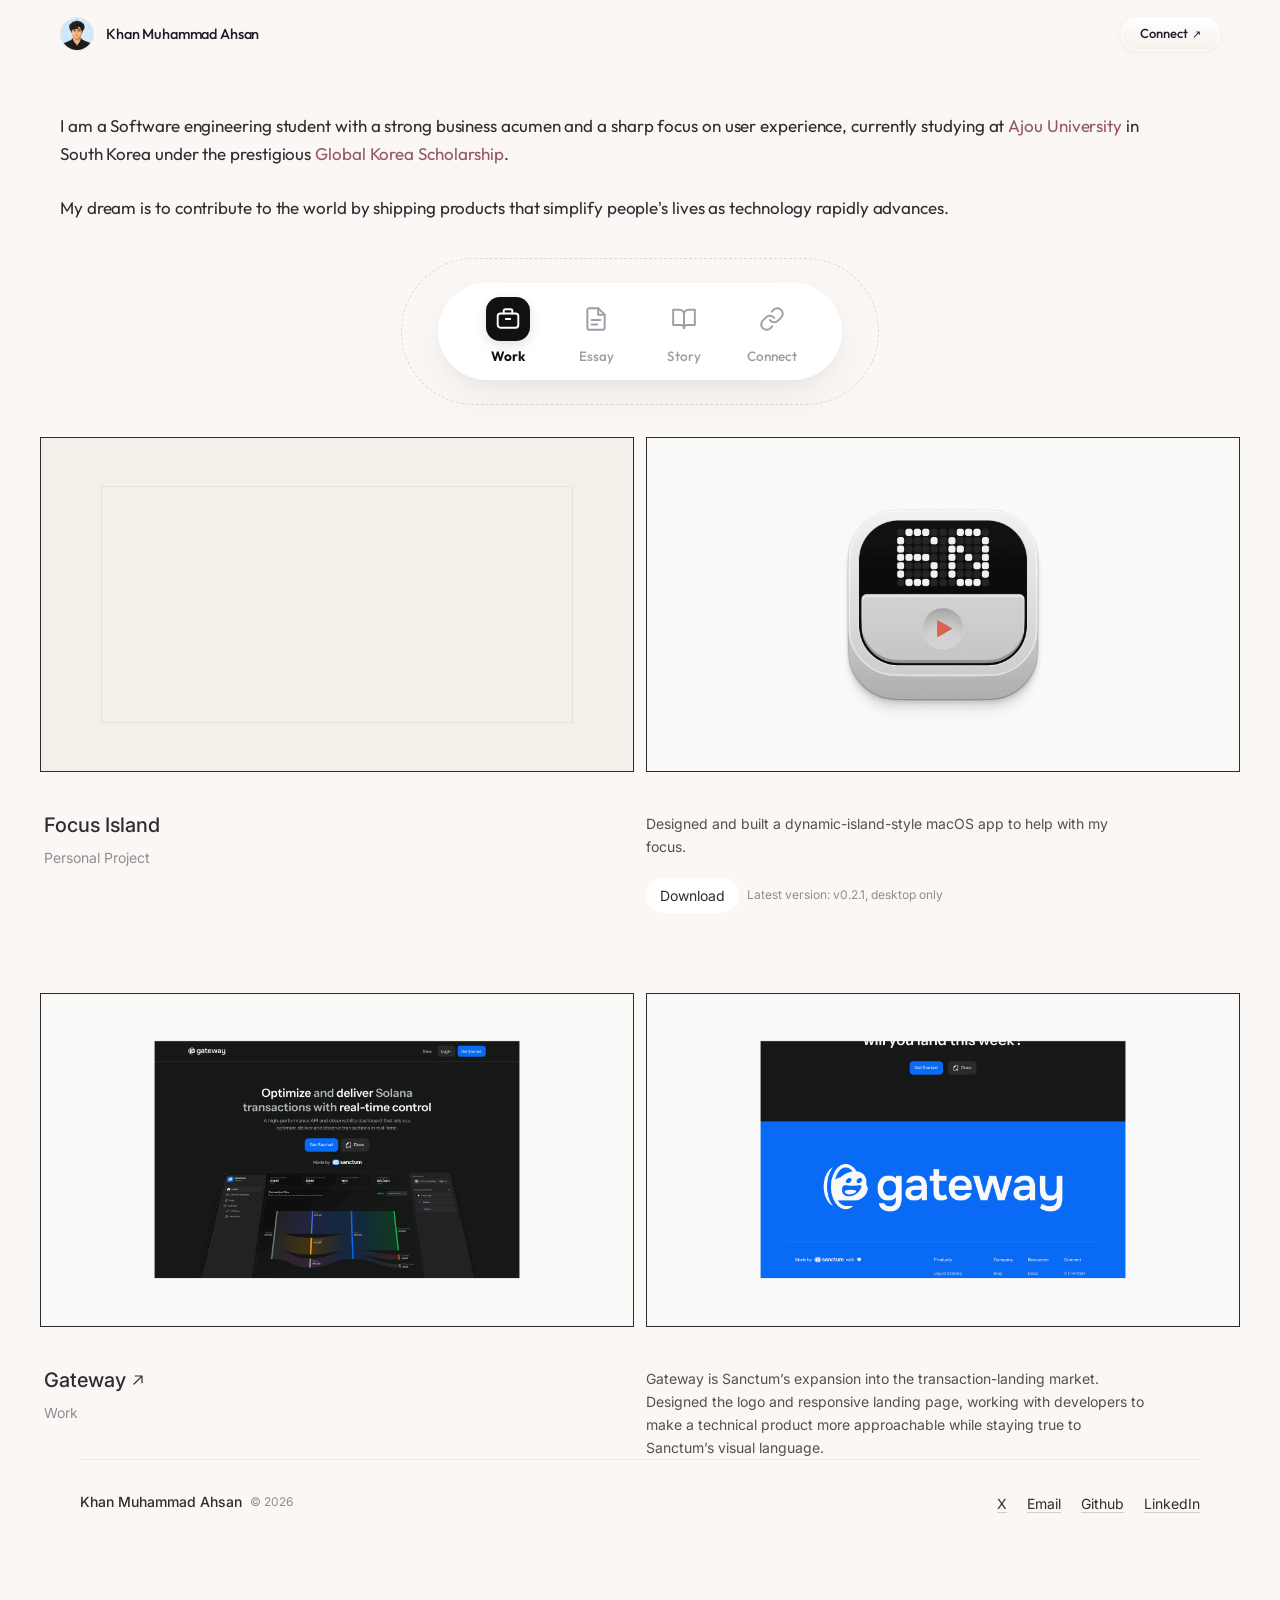
==== index.html @ f61feda6 "Remove Play and Icon tabs and Elfa.ai section from Work tab" ====
<!DOCTYPE html>
<html lang="en" class="inter_c15e96cb-module__0bjUvq__variable fraunces_98df96f3-module__EAP5HW__variable geist_mono_42eec60-module__Gb1_vG__variable caveat_bb0912cd-module__pHsbua__variable">
<head>
  <meta charset="utf-8" />
  <meta name="viewport" content="width=device-width, initial-scale=1" />
  <title>Khan Muhammad Ahsan, Software Engineer &amp; AI Founder</title>
  <meta name="description" content="The personal portfolio of Khan Muhammad Ahsan — Software Engineer &amp; AI Founder studying at Ajou University." />
  <meta name="author" content="Khan Muhammad Ahsan" />
  <meta name="robots" content="index, follow" />

  <!-- Open Graph -->
  <meta property="og:title" content="Khan Muhammad Ahsan, Software Engineer &amp; AI Founder" />
  <meta property="og:description" content="The personal portfolio of Khan Muhammad Ahsan — Software Engineer &amp; AI Founder studying at Ajou University." />
  <meta property="og:type" content="website" />
  <meta property="og:url" content="https://ahsann826.github.io/Portfolio-Website/" />

  <!-- Font Preloads -->
  <link rel="preload" href="_next/static/media/797e433ab948586e-s.p.29207c2f.woff2" as="font" crossorigin="" type="font/woff2" />
  <link rel="preload" href="_next/static/media/83afe278b6a6bb3c-s.p.3a6ba036.woff2" as="font" crossorigin="" type="font/woff2" />
  <link rel="preload" href="_next/static/media/84585a440835450c-s.p.f66aa07e.woff2" as="font" crossorigin="" type="font/woff2" />
  <link rel="preload" href="_next/static/media/a85fe84266768609-s.p.e658778d.woff2" as="font" crossorigin="" type="font/woff2" />

  <!-- Stylesheet -->
  <link rel="stylesheet" href="_next/static/chunks/348c73c4200ac295.css" />
  <link rel="icon" href="favicon.ico" />

  <!-- Premium Typography -->
  <link rel="preconnect" href="https://fonts.googleapis.com" />
  <link rel="preconnect" href="https://fonts.gstatic.com" crossorigin />
  <link href="https://fonts.googleapis.com/css2?family=Outfit:wght@300;400;500;600;700&family=Plus+Jakarta+Sans:ital,wght@0,400;0,500;0,600;0,700;1,400&family=Inter:wght@400;500;600&display=swap" rel="stylesheet" />

  <style>
    @font-face {
      font-family: 'Outfit';
      src: url('fonts/Outfit-400.woff2') format('woff2');
      font-weight: 400;
      font-style: normal;
      font-display: block;
    }
    @font-face {
      font-family: 'Outfit';
      src: url('fonts/Outfit-500.woff2') format('woff2');
      font-weight: 500;
      font-style: normal;
      font-display: block;
    }
    @font-face {
      font-family: 'Outfit';
      src: url('fonts/Outfit-600.woff2') format('woff2');
      font-weight: 600;
      font-style: normal;
      font-display: block;
    }
    @font-face {
      font-family: 'Helvetica Now Display';
      src: url('fonts/HelveticaNowDisplay-Medium.woff2') format('woff2');
      font-weight: 500;
      font-style: normal;
      font-display: swap;
    }
    :root {
      /* Exact Ivory & Silk background matching screenshot */
      --bg-canvas: #FAF7F4;
      --accent-wine: #94546A;
      --accent-underline: #691837;
      --sand-1: #FAF7F4;
      --sand-2: #F4EFE9;
      --sand-3: #EDE5DC;
      --sand-4: #E2D9CE;
      --sand-5: #D6CBBE;
      --sand-11: #8E8E93;
      --sand-12: #1E1B29;
      --color-surface-background: #FAF7F4;
      --color-surface-secondary: #FFFFFF;
      --color-surface-tertiary: #F4EFE9;
      --color-stroke-secondary: rgba(0, 0, 0, 0.06);
      --color-stroke-tertiary: rgba(0, 0, 0, 0.03);
      --color-content-primary: #1E1B29;
      --color-content-secondary: #515154;
      --color-content-tertiary: #8E8E93;
    }
    html, body {
      background-color: #FAF7F4 !important;
      color: #2E2C33;
      font-family: 'Outfit', -apple-system, BlinkMacSystemFont, sans-serif !important;
      -webkit-font-smoothing: antialiased;
      -moz-osx-font-smoothing: grayscale;
      text-rendering: optimizeLegibility;
      scroll-behavior: smooth;
    }
    /* Layout containers */
    .site-container {
      width: 100%;
      max-width: 1240px;
      margin-left: auto;
      margin-right: auto;
      padding-left: 24px;
      padding-right: 24px;
      box-sizing: border-box;
    }
    @media (min-width: 768px) {
      .site-container {
        padding-left: 40px;
        padding-right: 40px;
      }
    }
    /* Header */
    .site-header {
      position: sticky;
      top: 0;
      z-index: 50;
      width: 100%;
      background-color: rgba(250, 247, 244, 0.92);
      backdrop-filter: blur(14px);
      -webkit-backdrop-filter: blur(14px);
    }
    .site-header-inner {
      display: flex;
      align-items: center;
      justify-content: space-between;
      height: 64px;
      width: 100%;
      max-width: 1240px;
      margin: 0 auto;
      padding: 0 24px;
      box-sizing: border-box;
    }
    @media (min-width: 768px) {
      .site-header-inner {
        padding: 0 40px;
        height: 68px;
      }
    }
    .header-brand {
      display: inline-flex !important;
      align-items: center !important;
      gap: 12px !important;
      text-decoration: none !important;
    }
    .header-avatar {
      width: 34px;
      height: 34px;
      border-radius: 50%;
      object-fit: cover;
      border: 1px solid rgba(0, 0, 0, 0.08);
      flex-shrink: 0;
    }
    .header-name {
      font-size: 14.5px;
      font-weight: 500;
      color: #1E1B29;
      letter-spacing: -0.01em;
      font-family: 'Outfit', sans-serif;
    }
    .connect-pill {
      display: inline-flex;
      align-items: center;
      justify-content: center;
      gap: 4px;
      border-radius: 9999px;
      padding: 6px 18px;
      height: 34px;
      font-size: 13px;
      font-weight: 500;
      color: #1E1B29;
      text-decoration: none;
      font-family: 'Outfit', sans-serif;
      background: linear-gradient(180deg, #FFFFFF 0%, #F5F1EC 100%);
      border: 1px solid rgba(255, 255, 255, 0.95);
      box-shadow: 0 2px 8px rgba(0, 0, 0, 0.04), 0 1px 2px rgba(0, 0, 0, 0.03), inset 0 1px 0 rgba(255, 255, 255, 1);
      transition: transform 0.15s ease, box-shadow 0.15s ease;
    }
    .connect-pill:hover {
      box-shadow: 0 4px 14px rgba(0, 0, 0, 0.06), 0 2px 4px rgba(0, 0, 0, 0.03), inset 0 1px 0 rgba(255, 255, 255, 1);
    }
    /* Intro Section */
    .hero-intro-section {
      margin-top: 32px;
      width: 100%;
    }
    @media (min-width: 768px) {
      .hero-intro-section {
        margin-top: 44px;
      }
    }
    .hero-p1 {
      font-family: 'Outfit', sans-serif;
      font-size: 15.5px;
      line-height: 1.65;
      color: #2E2C33;
      font-weight: 400;
      margin: 0;
      letter-spacing: -0.005em;
      max-width: 1100px;
    }
    @media (min-width: 768px) {
      .hero-p1 {
        font-size: 17px;
      }
    }
    .hero-p2 {
      font-family: 'Outfit', sans-serif;
      font-size: 15.5px;
      line-height: 1.65;
      color: #2E2C33;
      font-weight: 400;
      margin-top: 20px;
      margin-bottom: 0;
      letter-spacing: -0.005em;
      max-width: 1100px;
    }
    @media (min-width: 768px) {
      .hero-p2 {
        font-size: 17px;
        margin-top: 26px;
      }
    }
    .text-wine-link {
      color: #94546A;
      font-weight: 400;
      text-decoration: none;
    }
    .text-wine-link:hover {
      text-decoration: underline;
    }
    .text-wine-span {
      color: #94546A;
      font-weight: 400;
    }
    /* Navigation Tabs — Pixel-perfect replica of reference image */
    .tabs-nav-bar {
      margin-top: 36px;
      margin-bottom: 32px;
      width: 100%;
      display: flex;
      justify-content: center;
      align-items: center;
    }
    .nav-outer-frame {
      display: inline-flex;
      align-items: center;
      justify-content: center;
      padding: 24px 36px;
      border: 1.5px dashed rgba(0, 0, 0, 0.12);
      border-radius: 9999px;
      background: transparent;
      max-width: 100%;
    }
    @media (max-width: 640px) {
      .nav-outer-frame {
        padding: 8px 10px;
        border: none;
      }
    }
    .tabs-nav-list {
      display: inline-flex;
      align-items: center;
      gap: 36px;
      background: #FFFFFF;
      border-radius: 9999px;
      padding: 14px 44px;
      box-shadow: 0 20px 50px -10px rgba(0, 0, 0, 0.08), 0 4px 16px -2px rgba(0, 0, 0, 0.03);
    }
    @media (max-width: 640px) {
      .tabs-nav-list {
        padding: 10px 18px;
        gap: 16px;
      }
    }
    .tab-btn {
      position: relative;
      cursor: pointer;
      user-select: none;
      background: transparent;
      border: none;
      padding: 0;
      margin: 0;
      font-size: 13.5px;
      font-weight: 500;
      color: #9E9EA7;
      font-family: 'Outfit', sans-serif;
      transition: all 0.2s cubic-bezier(0.16, 1, 0.3, 1);
      display: flex;
      flex-direction: column;
      align-items: center;
      justify-content: center;
      gap: 5px;
      min-width: 52px;
      outline: none;
    }
    .tab-btn:active {
      transform: scale(0.95);
    }
    .tab-btn .tab-icon {
      width: 44px;
      height: 44px;
      display: flex;
      align-items: center;
      justify-content: center;
      border-radius: 14px;
      background: transparent;
      transition: all 0.22s cubic-bezier(0.16, 1, 0.3, 1);
    }
    .tab-btn .tab-icon svg {
      width: 26px;
      height: 26px;
      stroke: #9E9EA7;
      fill: none;
      stroke-width: 1.8;
      stroke-linecap: round;
      stroke-linejoin: round;
      transition: stroke 0.2s ease;
    }
    .tab-btn:hover {
      color: #52525B;
    }
    .tab-btn:hover .tab-icon svg {
      stroke: #52525B;
    }
    /* Active State (matches reference screenshot: black squircle + white icon) */
    .tab-btn[aria-pressed="true"] {
      color: #111111;
      font-weight: 700;
    }
    .tab-btn[aria-pressed="true"] .tab-icon {
      background: #111111;
      box-shadow: 0 4px 12px rgba(0, 0, 0, 0.12);
    }
    .tab-btn[aria-pressed="true"] .tab-icon svg {
      stroke: #FFFFFF;
    }
    
    /* Showcase */
    .showcase-banner {
      margin-top: 32px;
      width: 100%;
    }
    @media (min-width: 768px) {
      .showcase-banner {
        margin-top: 42px;
      }
    }
    /* Tactile button active states */
    .tactile-btn:active {
      transform: scale(0.98);
    }
    .tactile-btn[data-pressed="true"] {
      transform: scale(0.97);
    }
    /* Smooth tab transition */
    .tab-panel {
      transition: opacity 0.22s cubic-bezier(0.16, 1, 0.3, 1), transform 0.22s cubic-bezier(0.16, 1, 0.3, 1);
    }
    .tab-panel.hidden {
      display: none !important;
    }
    /* Sleek selection highlight */
    ::selection {
      background-color: rgba(148, 84, 106, 0.18);
      color: #94546A;
    }
  </style>
</head>
<body class="font-sans antialiased">

  <!-- Progressive Blurred Sticky Header -->
  <header class="site-header">
    <div class="site-header-inner">
      <div class="flex items-center gap-2.5">
        <a class="header-brand group" href="index.html">
          <img src="assets/avatar.jpg" alt="Khan Muhammad Ahsan" width="34" height="34" class="header-avatar" />
          <span class="header-name">Khan Muhammad Ahsan</span>
        </a>
      </div>
      <a href="https://www.linkedin.com/in/khanahsan826/" target="_blank" rel="noopener noreferrer" class="connect-pill">
        <span>Connect</span>
        <span class="text-[11px]">↗</span>
      </a>
    </div>
  </header>

  <div class="min-h-screen flex flex-col relative overflow-hidden" style="background-color: #FAF7F4;">
    <!-- Container for Ambient Silk Ribbon aligning with 1240px grid -->
    <div class="w-full max-w-[1240px] mx-auto relative pointer-events-none">
      <img src="assets/ribbon-top-right.png" alt="" class="absolute top-0 right-0 z-0 select-none max-w-[280px] md:max-w-[340px] h-auto hidden sm:block" aria-hidden="true" />
    </div>

    <main class="relative z-10 flex min-h-dvh flex-1 flex-col" style="background-color: transparent;">
      <div class="w-full flex flex-col mb-[120px]">

        <!-- Intro Section -->
        <section class="site-container hero-intro-section">
          <p class="hero-p1">
            I am a Software engineering student with a strong business acumen and a sharp focus on user experience, currently studying at <a href="https://www.ajou.ac.kr/en/" target="_blank" rel="noopener noreferrer" class="text-wine-link">Ajou University</a> in South Korea under the prestigious <span class="text-wine-span">Global Korea Scholarship</span>.
          </p>
          <p class="hero-p2">
            My dream is to contribute to the world by shipping products that simplify people&#x27;s lives as technology rapidly advances.
          </p>
        </section>

        <!-- Navigation Tabs Bar — Floating Pill Capsule matching portfolio menu -->
        <div id="tabs-container" class="tabs-nav-bar">
          <div class="nav-outer-frame">
            <nav class="tabs-nav-list" aria-label="Homepage navigation">
              
              <!-- 1. Work -->
              <button type="button" data-tab="work" aria-pressed="true" class="tab-btn">
                <span class="tab-icon">
                  <svg width="24" height="24" viewBox="0 0 24 24" fill="none" stroke="currentColor" stroke-width="1.8" stroke-linecap="round" stroke-linejoin="round">
                    <rect x="2.5" y="7" width="19" height="13" rx="2.5" />
                    <path d="M8 7V4.5A1.5 1.5 0 0 1 9.5 3h5A1.5 1.5 0 0 1 16 4.5V7" />
                    <line x1="10" y1="12" x2="14" y2="12" />
                  </svg>
                </span>
                <span class="tab-label">Work</span>
              </button>



              <!-- 4. Essay -->
              <button type="button" data-tab="essay" aria-pressed="false" class="tab-btn">
                <span class="tab-icon">
                  <svg width="24" height="24" viewBox="0 0 24 24" fill="none" stroke="currentColor" stroke-width="1.8" stroke-linecap="round" stroke-linejoin="round">
                    <path d="M14 2H6a2 2 0 0 0-2 2v16a2 2 0 0 0 2 2h12a2 2 0 0 0 2-2V8l-6-6Z" />
                    <path d="M14 2v6h6" />
                    <line x1="8" y1="13" x2="16" y2="13" />
                    <line x1="8" y1="17" x2="13" y2="17" />
                  </svg>
                </span>
                <span class="tab-label">Essay</span>
              </button>

              <!-- 5. Story -->
              <button type="button" data-tab="story" aria-pressed="false" class="tab-btn">
                <span class="tab-icon">
                  <svg width="24" height="24" viewBox="0 0 24 24" fill="none" stroke="currentColor" stroke-width="1.8" stroke-linecap="round" stroke-linejoin="round">
                    <path d="M2 3.5h6a4 4 0 0 1 4 4v13a3 3 0 0 0-3-3H2z" />
                    <path d="M22 3.5h-6a4 4 0 0 0-4 4v13a3 3 0 0 1 3-3h7z" />
                  </svg>
                </span>
                <span class="tab-label">Story</span>
              </button>

              <!-- 6. Connect -->
              <button type="button" data-tab="connect" aria-pressed="false" class="tab-btn">
                <span class="tab-icon">
                  <svg width="24" height="24" viewBox="0 0 24 24" fill="none" stroke="currentColor" stroke-width="1.8" stroke-linecap="round" stroke-linejoin="round">
                    <path d="M10 13a5 5 0 0 0 7.54.54l3-3a5 5 0 0 0-7.07-7.07l-1.72 1.71" />
                    <path d="M14 11a5 5 0 0 0-7.54-.54l-3 3a5 5 0 0 0 7.07 7.07l1.71-1.71" />
                  </svg>
                </span>
                <span class="tab-label">Connect</span>
              </button>

            </nav>
          </div>
        </div>

        <!-- ================= TAB 1: WORK ================= -->
        <section id="tab-panel-work" class="tab-panel relative z-10 mt-7 md:mt-9 w-full max-w-[1240px] mx-auto px-6 md:px-10 overflow-x-hidden">
          <div class="w-full">
            <div class="flex flex-col gap-20">

              <!-- Project 1: Focus Island -->
              <section class="flex flex-col gap-3">
                <div class="grid grid-cols-1 md:grid-cols-2 gap-3">
                  <div class="relative aspect-[16/9] bg-sand-2 rounded-xl overflow-hidden border border-black/[0.06]">
                    <video src="assets/work/misc/01.mp4" autoPlay="" loop="" muted="" playsInline="" class="absolute inset-0 m-auto h-[71.25%] object-contain border-[0.3px] border-stroke-secondary"></video>
                  </div>
                  <div class="relative aspect-[16/9] bg-sand-2 rounded-xl overflow-hidden border border-black/[0.06]">
                    <img alt="Focus Island 2" loading="lazy" decoding="async" class="object-cover absolute inset-0 w-full h-full" src="_next/02c1ac.png" />
                  </div>
                </div>
                <div class="px-1 md:px-1.5 pt-4 grid grid-cols-1 md:grid-cols-2 gap-3 mt-3">
                  <div class="flex md:flex-col gap-3 md:gap-2 items-center md:items-start">
                    <h3 class="text-display">Focus Island</h3>
                    <p class="text-body1 text-content-tertiary">Personal Project</p>
                  </div>
                  <div class="flex flex-col items-start gap-5">
                    <p class="text-body1 text-content-secondary text-balance max-w-[500px] whitespace-pre-line">Designed and built a dynamic-island-style macOS app to help with my focus.</p>
                    <div class="flex flex-wrap items-center gap-2">
                      <div class="flex flex-row gap-2 items-center">
                        <button type="button" class="inline-flex items-center justify-center gap-1 rounded-full px-[14px] py-[6px] select-none text-body1 font-medium leading-[1.4] whitespace-nowrap transition-[transform,background-color,color,filter] duration-150 focus-visible:outline focus-visible:outline-2 focus-visible:outline-offset-2 disabled:pointer-events-none disabled:opacity-50 bg-surface-secondary text-gray-800 hover:bg-sand-4 active:scale-[0.97]">
                          <span>Download</span>
                        </button>
                        <p class="text-body2 text-content-tertiary">Latest version: v0.2.1, desktop only</p>
                      </div>
                    </div>
                  </div>
                </div>
              </section>

              <!-- Project 2: Gateway -->
              <section class="flex flex-col gap-3">
                <div class="grid grid-cols-1 md:grid-cols-2 gap-3">
                  <div class="relative aspect-[16/9] bg-sand-2 rounded-xl overflow-hidden border border-black/[0.06]">
                    <img alt="Gateway 1" loading="lazy" decoding="async" class="object-cover absolute inset-0 w-full h-full" src="_next/015e25.png" />
                  </div>
                  <div class="relative aspect-[16/9] bg-sand-2 rounded-xl overflow-hidden border border-black/[0.06]">
                    <img alt="Gateway 2" loading="lazy" decoding="async" class="object-cover absolute inset-0 w-full h-full" src="_next/022327.png" />
                  </div>
                </div>
                <div class="px-1 md:px-1.5 pt-4 grid grid-cols-1 md:grid-cols-2 gap-3 mt-3">
                  <div class="flex md:flex-col gap-3 md:gap-2 items-center md:items-start">
                    <h3 class="text-display">
                      <a href="https://gateway.sanctum.so/" target="_blank" rel="noopener noreferrer" class="group inline-flex items-center gap-1">
                        Gateway
                        <span class="relative inline-block overflow-hidden">
                          <svg xmlns="http://www.w3.org/2000/svg" width="16" height="16" fill="none" class="block transition-transform duration-200 ease-in-out group-hover:translate-x-full group-hover:-translate-y-full"><path stroke="currentColor" stroke-linecap="square" stroke-width="1.2" d="M11.667 4.333 4 12M5.333 4H12v6.667"></path></svg>
                          <svg xmlns="http://www.w3.org/2000/svg" width="16" height="16" fill="none" class="absolute inset-0 block transition-transform duration-200 ease-in-out -translate-x-full translate-y-full group-hover:translate-x-0 group-hover:translate-y-0"><path stroke="currentColor" stroke-linecap="square" stroke-width="1.2" d="M11.667 4.333 4 12M5.333 4H12v6.667"></path></svg>
                        </span>
                      </a>
                    </h3>
                    <p class="text-body1 text-content-tertiary">Work</p>
                  </div>
                  <div class="flex flex-col items-start gap-5">
                    <p class="text-body1 text-content-secondary text-balance max-w-[500px] whitespace-pre-line">Gateway is Sanctum’s expansion into the transaction-landing market. Designed the logo and responsive landing page, working with developers to make a technical product more approachable while staying true to Sanctum’s visual language.</p>
                  </div>
                </div>
              </section>

        <!-- ================= TAB 4: ESSAY ================= -->
        <section id="tab-panel-essay" class="tab-panel hidden mt-7 w-full max-w-[1240px] mx-auto px-6 md:px-10">
          <div class="flex flex-col gap-8 max-w-[720px]">
            <div class="flex flex-col gap-2">
              <h2 class="text-display">Essays &amp; Writing</h2>
              <p class="text-body1 text-content-secondary">Thoughts on software craftsmanship, artificial intelligence, and building things that last.</p>
            </div>
            
            <div class="flex flex-col divide-y divide-stroke-secondary">
              
              <article class="py-6 flex flex-col gap-2">
                <div class="flex items-center justify-between gap-4">
                  <h3 class="text-display text-[17px]">What Does It Mean to Do Your Best Work?</h3>
                  <time class="text-body2 text-content-tertiary shrink-0">May 2026</time>
                </div>
                <p class="text-body1 text-content-secondary">Reflections on obsessive design standards, craftsmanship, and why software built with genuine care always wins.</p>
              </article>

              <article class="py-6 flex flex-col gap-2">
                <div class="flex items-center justify-between gap-4">
                  <h3 class="text-display text-[17px]">Designing Joy into Autonomous Systems</h3>
                  <time class="text-body2 text-content-tertiary shrink-0">Mar 2026</time>
                </div>
                <p class="text-body1 text-content-secondary">Can complex AI agents and high-throughput financial protocols feel intuitive and delightful to regular humans?</p>
              </article>

              <article class="py-6 flex flex-col gap-2">
                <div class="flex items-center justify-between gap-4">
                  <h3 class="text-display text-[17px]">What Real Artists Don&#x27;t Ship</h3>
                  <time class="text-body2 text-content-tertiary shrink-0">Jan 2026</time>
                </div>
                <p class="text-body1 text-content-secondary">Taste is fundamentally about restraint: the courage to cut the 90% of features that dilute the core emotion.</p>
              </article>

              <article class="py-6 flex flex-col gap-2">
                <div class="flex items-center justify-between gap-4">
                  <h3 class="text-display text-[17px]">Notes: A Conversation With Jony Ive</h3>
                  <time class="text-body2 text-content-tertiary shrink-0">Aug 2025</time>
                </div>
                <p class="text-body1 text-content-secondary">Key learnings from studying LoveFrom: physical tangibility, bevels, material truth, and quiet digital interfaces.</p>
              </article>

              <article class="py-6 flex flex-col gap-2">
                <div class="flex items-center justify-between gap-4">
                  <h3 class="text-display text-[17px]">Engineering Foundations: Memory &amp; Linked Lists</h3>
                  <time class="text-body2 text-content-tertiary shrink-0">May 2020</time>
                </div>
                <p class="text-body1 text-content-secondary">Self-taught engineering lessons from first principles, pointer arithmetic, and algorithmic thinking.</p>
              </article>

            </div>
          </div>
        </section>

        <!-- ================= TAB 5: STORY ================= -->
        <section id="tab-panel-story" class="tab-panel hidden mt-7 w-full max-w-[1240px] mx-auto px-6 md:px-10">
          <div class="flex flex-col gap-10 max-w-[720px]">
            <div class="flex flex-col gap-4">
              <h2 class="text-display">Khan Muhammad Ahsan</h2>
              <p class="text-body1 text-content-secondary leading-relaxed">
                I&#x27;m a Software Engineer &amp; AI Founder based in Suwon, South Korea. Currently studying Software Engineering at Ajou University under the prestigious Global Korea Scholarship (GKS).
              </p>
              <p class="text-body1 text-content-secondary leading-relaxed">
                I spend my days architecting high-performance intelligent software systems and obsessing over the tactile feel of user interfaces. I co-founded Preplit AI, bringing personalized, adaptive intelligence to students worldwide.
              </p>
            </div>

            <!-- Experience Timeline -->
            <div class="flex flex-col gap-4 pt-6 border-t border-stroke-secondary">
              <h3 class="text-title font-medium">Experience &amp; Milestones</h3>
              <div class="flex flex-col divide-y divide-stroke-secondary">
                
                <div class="py-4 flex flex-col sm:flex-row sm:items-baseline justify-between gap-2">
                  <div>
                    <h4 class="text-title font-medium">Founder &amp; CEO</h4>
                    <p class="text-body1 text-content-secondary">Preplit AI</p>
                  </div>
                  <span class="text-body2 text-content-tertiary">2024 — Present</span>
                </div>

                <div class="py-4 flex flex-col sm:flex-row sm:items-baseline justify-between gap-2">
                  <div>
                    <h4 class="text-title font-medium">GKS Scholar &amp; Software Engineering</h4>
                    <p class="text-body1 text-content-secondary">Ajou University</p>
                  </div>
                  <span class="text-body2 text-content-tertiary">2023 — Present</span>
                </div>

                <div class="py-4 flex flex-col sm:flex-row sm:items-baseline justify-between gap-2">
                  <div>
                    <h4 class="text-title font-medium">Full-Stack &amp; AI Engineer</h4>
                    <p class="text-body1 text-content-secondary">Independent Systems &amp; Products</p>
                  </div>
                  <span class="text-body2 text-content-tertiary">2022 — 2024</span>
                </div>

              </div>
            </div>

            <!-- Philosophy -->
            <div class="flex flex-col gap-3 pt-6 border-t border-stroke-secondary">
              <h3 class="text-title font-medium">Philosophy</h3>
              <p class="text-body1 text-content-secondary leading-relaxed">
                Software should not feel like an sterile spreadsheet. Great software has weight, texture, responsiveness, and respect for the human mind using it. Whether engineering vector indexing pipelines or micro-tuning a CSS ease-out curve, craft is in the details.
              </p>
            </div>

          </div>
        </section>

        <!-- ================= TAB 6: CONNECT ================= -->
        <section id="tab-panel-connect" class="tab-panel hidden mt-7 w-full max-w-[1240px] mx-auto px-6 md:px-10">
          <div class="flex flex-col gap-8 max-w-[640px]">
            <div class="flex flex-col gap-2">
              <h2 class="text-display">Connect &amp; Collaborate</h2>
              <p class="text-body1 text-content-secondary">Always excited to connect with engineers, designers, founders, and curious minds.</p>
            </div>

            <div class="flex flex-col gap-3">
              
              <a href="https://www.linkedin.com/in/khanahsan826/" target="_blank" rel="noopener noreferrer" class="flex items-center justify-between p-4 rounded-xl border border-stroke-secondary bg-white hover:border-[#94546A]/50 shadow-xs hover:shadow-sm transition-colors duration-150">
                <div class="flex items-center gap-3">
                  <span class="text-title font-medium">LinkedIn</span>
                  <span class="text-body2 text-content-tertiary">/in/khanahsan826</span>
                </div>
                <span class="text-body2 text-content-secondary">Visit ↗</span>
              </a>

              <a href="https://github.com/ahsann826" target="_blank" rel="noopener noreferrer" class="flex items-center justify-between p-4 rounded-xl border border-stroke-secondary bg-white hover:border-[#94546A]/50 shadow-xs hover:shadow-sm transition-colors duration-150">
                <div class="flex items-center gap-3">
                  <span class="text-title font-medium">GitHub</span>
                  <span class="text-body2 text-content-tertiary">@ahsann826</span>
                </div>
                <span class="text-body2 text-content-secondary">Visit ↗</span>
              </a>

              <a href="mailto:khan.ahsan.dev@gmail.com" class="flex items-center justify-between p-4 rounded-xl border border-stroke-secondary bg-white hover:border-[#94546A]/50 shadow-xs hover:shadow-sm transition-colors duration-150">
                <div class="flex items-center gap-3">
                  <span class="text-title font-medium">Email</span>
                  <span class="text-body2 text-content-tertiary">khan.ahsan.dev@gmail.com</span>
                </div>
                <span class="text-body2 text-content-secondary">Send ↗</span>
              </a>

              <a href="https://x.com" target="_blank" rel="noopener noreferrer" class="flex items-center justify-between p-4 rounded-xl border border-stroke-secondary bg-white hover:border-[#94546A]/50 shadow-xs hover:shadow-sm transition-colors duration-150">
                <div class="flex items-center gap-3">
                  <span class="text-title font-medium">X (Twitter)</span>
                  <span class="text-body2 text-content-tertiary">@khan_ahsan</span>
                </div>
                <span class="text-body2 text-content-secondary">Follow ↗</span>
              </a>

            </div>
          </div>
        </section>

      </div>

      <!-- Footer -->
      <footer class="flex w-full flex-col max-w-[1240px] mx-auto px-6 md:px-10">
        <div class="text-gray-800 flex flex-col gap-8 border-t border-stroke-secondary py-8 md:flex-row md:items-start md:justify-between">
          <div class="flex gap-2">
            <a class="text-title" href="index.html">Khan Muhammad Ahsan</a>
            <p class="text-body2 text-content-tertiary">© 2026</p>
          </div>
          <nav aria-label="Footer links" class="flex flex-col items-start gap-3 md:flex-row md:flex-wrap md:items-center md:justify-end md:gap-x-5">
            <a href="https://x.com" target="_blank" rel="noopener noreferrer" class="text-body1 font-medium underline decoration-content-decoration underline-offset-3 hover:decoration-content-primary focus-visible:outline focus-visible:outline-2 focus-visible:outline-offset-4 focus-visible:outline-content-inverse">X</a>
            <a href="mailto:khan.ahsan.dev@gmail.com" class="text-body1 font-medium underline decoration-content-decoration underline-offset-3 hover:decoration-content-primary focus-visible:outline focus-visible:outline-2 focus-visible:outline-offset-4 focus-visible:outline-content-inverse">Email</a>
            <a href="https://github.com/ahsann826" target="_blank" rel="noopener noreferrer" class="text-body1 font-medium underline decoration-content-decoration underline-offset-3 hover:decoration-content-primary focus-visible:outline focus-visible:outline-2 focus-visible:outline-offset-4 focus-visible:outline-content-inverse">Github</a>
            <a href="https://www.linkedin.com/in/khanahsan826/" target="_blank" rel="noopener noreferrer" class="text-body1 font-medium underline decoration-content-decoration underline-offset-3 hover:decoration-content-primary focus-visible:outline focus-visible:outline-2 focus-visible:outline-offset-4 focus-visible:outline-content-inverse">LinkedIn</a>
          </nav>
        </div>
      </footer>
    </main>
  </div>

  <!-- Floating Back to top Button -->
  <button id="back-to-top" type="button" style="border:2px solid transparent;background-image:linear-gradient(180deg, #ededed 0%, #cccccc 75%, #c2c2c2 100%), linear-gradient(180deg, #ffffff 0%, #bdbdbd 30%, #e1e1e1 100%);background-origin:padding-box, border-box;background-clip:padding-box, border-box;box-shadow:0px 0px 0px 0.5px rgba(0,0,0,0.25),0px 1px 2px -1px rgba(0,0,0,0.06),0px 2px 4px 0px rgba(0,0,0,0.04)" class="fixed bottom-6 left-1/2 -translate-x-1/2 z-40 inline-flex items-center justify-center gap-1 rounded-full px-[16px] py-[6px] select-none text-body2 font-medium leading-[1.4] whitespace-nowrap transition-all duration-200 text-[#4a4a47] bg-no-repeat hover:brightness-[1.04] active:scale-[0.97] opacity-0 pointer-events-none">
    <span class="bg-gradient-to-b from-[#75756f] to-[#4a4a47] bg-clip-text text-transparent">Back to top</span>
    <span aria-hidden="true" class="inline-flex size-3.5 shrink-0 items-center justify-center">↑</span>
  </button>

  <script src="js/main.js"></script>
</body>
</html>
---- _next/static/chunks/348c73c4200ac295.css ----
@font-face{font-family:Inter;font-style:normal;font-weight:100 900;font-display:swap;src:url(../media/2c55a0e60120577a-s.2a48534a.woff2)format("woff2");unicode-range:U+460-52F,U+1C80-1C8A,U+20B4,U+2DE0-2DFF,U+A640-A69F,U+FE2E-FE2F}@font-face{font-family:Inter;font-style:normal;font-weight:100 900;font-display:swap;src:url(../media/9c72aa0f40e4eef8-s.18a48cbc.woff2)format("woff2");unicode-range:U+301,U+400-45F,U+490-491,U+4B0-4B1,U+2116}@font-face{font-family:Inter;font-style:normal;font-weight:100 900;font-display:swap;src:url(../media/ad66f9afd8947f86-s.7a40eb73.woff2)format("woff2");unicode-range:U+1F??}@font-face{font-family:Inter;font-style:normal;font-weight:100 900;font-display:swap;src:url(../media/5476f68d60460930-s.c995e352.woff2)format("woff2");unicode-range:U+370-377,U+37A-37F,U+384-38A,U+38C,U+38E-3A1,U+3A3-3FF}@font-face{font-family:Inter;font-style:normal;font-weight:100 900;font-display:swap;src:url(../media/2bbe8d2671613f1f-s.76dcb0b2.woff2)format("woff2");unicode-range:U+102-103,U+110-111,U+128-129,U+168-169,U+1A0-1A1,U+1AF-1B0,U+300-301,U+303-304,U+308-309,U+323,U+329,U+1EA0-1EF9,U+20AB}@font-face{font-family:Inter;font-style:normal;font-weight:100 900;font-display:swap;src:url(../media/1bffadaabf893a1e-s.7cd81963.woff2)format("woff2");unicode-range:U+100-2BA,U+2BD-2C5,U+2C7-2CC,U+2CE-2D7,U+2DD-2FF,U+304,U+308,U+329,U+1D00-1DBF,U+1E00-1E9F,U+1EF2-1EFF,U+2020,U+20A0-20AB,U+20AD-20C0,U+2113,U+2C60-2C7F,U+A720-A7FF}@font-face{font-family:Inter;font-style:normal;font-weight:100 900;font-display:swap;src:url(../media/83afe278b6a6bb3c-s.p.3a6ba036.woff2)format("woff2");unicode-range:U+??,U+131,U+152-153,U+2BB-2BC,U+2C6,U+2DA,U+2DC,U+304,U+308,U+329,U+2000-206F,U+20AC,U+2122,U+2191,U+2193,U+2212,U+2215,U+FEFF,U+FFFD}@font-face{font-family:Inter Fallback;src:local(Arial);ascent-override:90.44%;descent-override:22.52%;line-gap-override:0.0%;size-adjust:107.12%}.inter_c15e96cb-module__0bjUvq__className{font-family:Inter,Inter Fallback;font-style:normal}.inter_c15e96cb-module__0bjUvq__variable{--font-inter:"Inter","Inter Fallback"}
@font-face{font-family:Fraunces;font-style:italic;font-weight:100 900;font-display:swap;src:url(../media/af4a801536c59450-s.3ad7f95d.woff2)format("woff2");unicode-range:U+102-103,U+110-111,U+128-129,U+168-169,U+1A0-1A1,U+1AF-1B0,U+300-301,U+303-304,U+308-309,U+323,U+329,U+1EA0-1EF9,U+20AB}@font-face{font-family:Fraunces;font-style:italic;font-weight:100 900;font-display:swap;src:url(../media/12734a44a3593d47-s.5718bac6.woff2)format("woff2");unicode-range:U+100-2BA,U+2BD-2C5,U+2C7-2CC,U+2CE-2D7,U+2DD-2FF,U+304,U+308,U+329,U+1D00-1DBF,U+1E00-1E9F,U+1EF2-1EFF,U+2020,U+20A0-20AB,U+20AD-20C0,U+2113,U+2C60-2C7F,U+A720-A7FF}@font-face{font-family:Fraunces;font-style:italic;font-weight:100 900;font-display:swap;src:url(../media/84585a440835450c-s.p.f66aa07e.woff2)format("woff2");unicode-range:U+??,U+131,U+152-153,U+2BB-2BC,U+2C6,U+2DA,U+2DC,U+304,U+308,U+329,U+2000-206F,U+20AC,U+2122,U+2191,U+2193,U+2212,U+2215,U+FEFF,U+FFFD}@font-face{font-family:Fraunces Fallback;src:local(Times New Roman);ascent-override:84.71%;descent-override:22.09%;line-gap-override:0.0%;size-adjust:115.45%}.fraunces_98df96f3-module__EAP5HW__className{font-family:Fraunces,Fraunces Fallback;font-style:italic}.fraunces_98df96f3-module__EAP5HW__variable{--font-fraunces:"Fraunces","Fraunces Fallback"}
@font-face{font-family:Geist Mono;font-style:normal;font-weight:100 900;font-display:swap;src:url(../media/5ce348bf30bf5439-s.56c1f21e.woff2)format("woff2");unicode-range:U+460-52F,U+1C80-1C8A,U+20B4,U+2DE0-2DFF,U+A640-A69F,U+FE2E-FE2F}@font-face{font-family:Geist Mono;font-style:normal;font-weight:100 900;font-display:swap;src:url(../media/4fa387ec64143e14-s.3b336396.woff2)format("woff2");unicode-range:U+301,U+400-45F,U+490-491,U+4B0-4B1,U+2116}@font-face{font-family:Geist Mono;font-style:normal;font-weight:100 900;font-display:swap;src:url(../media/6306c77e7c8268e4-s.e3369375.woff2)format("woff2");unicode-range:U+2000-2001,U+2004-2008,U+200A,U+23B8-23BD,U+2500-259F}@font-face{font-family:Geist Mono;font-style:normal;font-weight:100 900;font-display:swap;src:url(../media/7d817b4c03b0c5f1-s.a40b9a8b.woff2)format("woff2");unicode-range:U+102-103,U+110-111,U+128-129,U+168-169,U+1A0-1A1,U+1AF-1B0,U+300-301,U+303-304,U+308-309,U+323,U+329,U+1EA0-1EF9,U+20AB}@font-face{font-family:Geist Mono;font-style:normal;font-weight:100 900;font-display:swap;src:url(../media/bbc41e54d2fcbd21-s.fe42ddf4.woff2)format("woff2");unicode-range:U+100-2BA,U+2BD-2C5,U+2C7-2CC,U+2CE-2D7,U+2DD-2FF,U+304,U+308,U+329,U+1D00-1DBF,U+1E00-1E9F,U+1EF2-1EFF,U+2020,U+20A0-20AB,U+20AD-20C0,U+2113,U+2C60-2C7F,U+A720-A7FF}@font-face{font-family:Geist Mono;font-style:normal;font-weight:100 900;font-display:swap;src:url(../media/797e433ab948586e-s.p.29207c2f.woff2)format("woff2");unicode-range:U+??,U+131,U+152-153,U+2BB-2BC,U+2C6,U+2DA,U+2DC,U+304,U+308,U+329,U+2000-206F,U+20AC,U+2122,U+2191,U+2193,U+2212,U+2215,U+FEFF,U+FFFD}@font-face{font-family:Geist Mono Fallback;src:local(Arial);ascent-override:74.67%;descent-override:21.92%;line-gap-override:0.0%;size-adjust:134.59%}.geist_mono_42eec60-module__Gb1_vG__className{font-family:Geist Mono,Geist Mono Fallback;font-style:normal}.geist_mono_42eec60-module__Gb1_vG__variable{--font-geist-mono:"Geist Mono","Geist Mono Fallback"}
@font-face{font-family:Caveat;font-style:normal;font-weight:400 700;font-display:swap;src:url(../media/da4b870ab52b3094-s.5e0466e7.woff2)format("woff2");unicode-range:U+460-52F,U+1C80-1C8A,U+20B4,U+2DE0-2DFF,U+A640-A69F,U+FE2E-FE2F}@font-face{font-family:Caveat;font-style:normal;font-weight:400 700;font-display:swap;src:url(../media/86d70b7c76b6ec6e-s.5d81ed22.woff2)format("woff2");unicode-range:U+301,U+400-45F,U+490-491,U+4B0-4B1,U+2116}@font-face{font-family:Caveat;font-style:normal;font-weight:400 700;font-display:swap;src:url(../media/11cc37d7380d16b4-s.6c45a7b8.woff2)format("woff2");unicode-range:U+100-2BA,U+2BD-2C5,U+2C7-2CC,U+2CE-2D7,U+2DD-2FF,U+304,U+308,U+329,U+1D00-1DBF,U+1E00-1E9F,U+1EF2-1EFF,U+2020,U+20A0-20AB,U+20AD-20C0,U+2113,U+2C60-2C7F,U+A720-A7FF}@font-face{font-family:Caveat;font-style:normal;font-weight:400 700;font-display:swap;src:url(../media/a85fe84266768609-s.p.e658778d.woff2)format("woff2");unicode-range:U+??,U+131,U+152-153,U+2BB-2BC,U+2C6,U+2DA,U+2DC,U+304,U+308,U+329,U+2000-206F,U+20AC,U+2122,U+2191,U+2193,U+2212,U+2215,U+FEFF,U+FFFD}@font-face{font-family:Caveat Fallback;src:local(Arial);ascent-override:124.77%;descent-override:38.99%;line-gap-override:0.0%;size-adjust:76.94%}.caveat_bb0912cd-module__pHsbua__className{font-family:Caveat,Caveat Fallback;font-style:normal}.caveat_bb0912cd-module__pHsbua__variable{--font-caveat:"Caveat","Caveat Fallback"}
@layer properties{@supports (((-webkit-hyphens:none)) and (not (margin-trim:inline))) or ((-moz-orient:inline) and (not (color:rgb(from red r g b)))){*,:before,:after,::backdrop{--tw-translate-x:0;--tw-translate-y:0;--tw-translate-z:0;--tw-scale-x:1;--tw-scale-y:1;--tw-scale-z:1;--tw-rotate-x:initial;--tw-rotate-y:initial;--tw-rotate-z:initial;--tw-skew-x:initial;--tw-skew-y:initial;--tw-space-y-reverse:0;--tw-border-style:solid;--tw-gradient-position:initial;--tw-gradient-from:#0000;--tw-gradient-via:#0000;--tw-gradient-to:#0000;--tw-gradient-stops:initial;--tw-gradient-via-stops:initial;--tw-gradient-from-position:0%;--tw-gradient-via-position:50%;--tw-gradient-to-position:100%;--tw-leading:initial;--tw-font-weight:initial;--tw-ordinal:initial;--tw-slashed-zero:initial;--tw-numeric-figure:initial;--tw-numeric-spacing:initial;--tw-numeric-fraction:initial;--tw-shadow:0 0 #0000;--tw-shadow-color:initial;--tw-shadow-alpha:100%;--tw-inset-shadow:0 0 #0000;--tw-inset-shadow-color:initial;--tw-inset-shadow-alpha:100%;--tw-ring-color:initial;--tw-ring-shadow:0 0 #0000;--tw-inset-ring-color:initial;--tw-inset-ring-shadow:0 0 #0000;--tw-ring-inset:initial;--tw-ring-offset-width:0px;--tw-ring-offset-color:#fff;--tw-ring-offset-shadow:0 0 #0000;--tw-outline-style:solid;--tw-blur:initial;--tw-brightness:initial;--tw-contrast:initial;--tw-grayscale:initial;--tw-hue-rotate:initial;--tw-invert:initial;--tw-opacity:initial;--tw-saturate:initial;--tw-sepia:initial;--tw-drop-shadow:initial;--tw-drop-shadow-color:initial;--tw-drop-shadow-alpha:100%;--tw-drop-shadow-size:initial;--tw-backdrop-blur:initial;--tw-backdrop-brightness:initial;--tw-backdrop-contrast:initial;--tw-backdrop-grayscale:initial;--tw-backdrop-hue-rotate:initial;--tw-backdrop-invert:initial;--tw-backdrop-opacity:initial;--tw-backdrop-saturate:initial;--tw-backdrop-sepia:initial;--tw-duration:initial;--tw-ease:initial;--tw-content:""}}}@layer theme{:root,:host{--font-sans:var(--font-inter),ui-sans-serif,system-ui,sans-serif;--font-mono:var(--font-geist-mono),ui-monospace,monospace;--color-black:#000;--color-white:#fff;--spacing:.25rem;--font-weight-medium:500;--font-weight-bold:700;--radius-lg:.5rem;--ease-out:cubic-bezier(0,0,.2,1);--ease-in-out:cubic-bezier(.4,0,.2,1);--aspect-video:16/9;--default-transition-duration:.15s;--default-transition-timing-function:cubic-bezier(.4,0,.2,1);--default-font-family:var(--font-sans);--default-mono-font-family:var(--font-mono);--color-surface-background:var(--sand-1);--color-surface-secondary:var(--sand-3);--color-surface-tertiary:var(--sand-2);--color-highlight-background:var(--sand-3);--color-content-primary:var(--sand-12);--color-content-secondary:var(--sand-11);--color-content-tertiary:var(--sand-10);--color-content-decoration:var(--sand-7);--color-content-inverse:var(--sand-1);--color-stroke-secondary:var(--sand-5);--color-stroke-tertiary:var(--sand-4);--color-sand-1:var(--sand-1);--color-sand-2:var(--sand-2);--color-sand-3:var(--sand-3);--color-sand-4:var(--sand-4);--shadow-card:0 0 0 1px #0000000f,0 1px 2px -1px #0000000f,0 2px 4px 0 #0000000a}}@layer base{*,:after,:before,::backdrop{box-sizing:border-box;border:0 solid;margin:0;padding:0}::file-selector-button{box-sizing:border-box;border:0 solid;margin:0;padding:0}html,:host{-webkit-text-size-adjust:100%;tab-size:4;line-height:1.5;font-family:var(--default-font-family,ui-sans-serif,system-ui,sans-serif,"Apple Color Emoji","Segoe UI Emoji","Segoe UI Symbol","Noto Color Emoji");font-feature-settings:var(--default-font-feature-settings,normal);font-variation-settings:var(--default-font-variation-settings,normal);-webkit-tap-highlight-color:transparent}hr{height:0;color:inherit;border-top-width:1px}abbr:where([title]){-webkit-text-decoration:underline dotted;text-decoration:underline dotted}h1,h2,h3,h4,h5,h6{font-size:inherit;font-weight:inherit}a{color:inherit;-webkit-text-decoration:inherit;-webkit-text-decoration:inherit;-webkit-text-decoration:inherit;-webkit-text-decoration:inherit;text-decoration:inherit}b,strong{font-weight:bolder}code,kbd,samp,pre{font-family:var(--default-mono-font-family,ui-monospace,SFMono-Regular,Menlo,Monaco,Consolas,"Liberation Mono","Courier New",monospace);font-feature-settings:var(--default-mono-font-feature-settings,normal);font-variation-settings:var(--default-mono-font-variation-settings,normal);font-size:1em}small{font-size:80%}sub,sup{vertical-align:baseline;font-size:75%;line-height:0;position:relative}sub{bottom:-.25em}sup{top:-.5em}table{text-indent:0;border-color:inherit;border-collapse:collapse}:-moz-focusring{outline:auto}progress{vertical-align:baseline}summary{display:list-item}ol,ul,menu{list-style:none}img,svg,video,canvas,audio,iframe,embed,object{vertical-align:middle;display:block}img,video{max-width:100%;height:auto}button,input,select,optgroup,textarea{font:inherit;font-feature-settings:inherit;font-variation-settings:inherit;letter-spacing:inherit;color:inherit;opacity:1;background-color:#0000;border-radius:0}::file-selector-button{font:inherit;font-feature-settings:inherit;font-variation-settings:inherit;letter-spacing:inherit;color:inherit;opacity:1;background-color:#0000;border-radius:0}:where(select:is([multiple],[size])) optgroup{font-weight:bolder}:where(select:is([multiple],[size])) optgroup option{padding-inline-start:20px}::file-selector-button{margin-inline-end:4px}::placeholder{opacity:1}@supports (not ((-webkit-appearance:-apple-pay-button))) or (contain-intrinsic-size:1px){::placeholder{color:currentColor}@supports (color:color-mix(in lab, red, red)){::placeholder{color:color-mix(in oklab,currentcolor 50%,transparent)}}}textarea{resize:vertical}::-webkit-search-decoration{-webkit-appearance:none}::-webkit-date-and-time-value{min-height:1lh;text-align:inherit}::-webkit-datetime-edit{display:inline-flex}::-webkit-datetime-edit-fields-wrapper{padding:0}::-webkit-datetime-edit{padding-block:0}::-webkit-datetime-edit-year-field{padding-block:0}::-webkit-datetime-edit-month-field{padding-block:0}::-webkit-datetime-edit-day-field{padding-block:0}::-webkit-datetime-edit-hour-field{padding-block:0}::-webkit-datetime-edit-minute-field{padding-block:0}::-webkit-datetime-edit-second-field{padding-block:0}::-webkit-datetime-edit-millisecond-field{padding-block:0}::-webkit-datetime-edit-meridiem-field{padding-block:0}::-webkit-calendar-picker-indicator{line-height:1}:-moz-ui-invalid{box-shadow:none}button,input:where([type=button],[type=reset],[type=submit]){appearance:button}::file-selector-button{appearance:button}::-webkit-inner-spin-button{height:auto}::-webkit-outer-spin-button{height:auto}[hidden]:where(:not([hidden=until-found])){display:none!important}html{cursor:url(../../../assets/cursor.png) 3 3,auto}::selection{background-color:var(--color-highlight-background)}em{font-family:var(--font-fraunces),ui-serif,Georgia,serif;font-variation-settings:"WONK" 1;font-style:italic;font-weight:400}a{-webkit-text-decoration-color:var(--color-content-decoration);-webkit-text-decoration-color:var(--color-content-decoration);-webkit-text-decoration-color:var(--color-content-decoration);text-decoration-color:var(--color-content-decoration)}a:hover{color:var(--color-content-primary);-webkit-text-decoration-color:var(--color-content-primary);-webkit-text-decoration-color:var(--color-content-primary);-webkit-text-decoration-color:var(--color-content-primary);text-decoration-color:var(--color-content-primary)}}@layer components;@layer utilities{.pointer-events-auto{pointer-events:auto}.pointer-events-none{pointer-events:none}.absolute{position:absolute}.fixed{position:fixed}.relative{position:relative}.static{position:static}.sticky{position:sticky}.inset-0{inset:calc(var(--spacing)*0)}.inset-x-0{inset-inline:calc(var(--spacing)*0)}.top-0{top:calc(var(--spacing)*0)}.top-\[1\.5px\]{top:1.5px}.top-\[1px\]{top:1px}.-right-1{right:calc(var(--spacing)*-1)}.-right-\[8px\]{right:-8px}.right-3{right:calc(var(--spacing)*3)}.-bottom-1{bottom:calc(var(--spacing)*-1)}.bottom-0{bottom:calc(var(--spacing)*0)}.bottom-3{bottom:calc(var(--spacing)*3)}.bottom-\[3\.5px\]{bottom:3.5px}.left-0{left:calc(var(--spacing)*0)}.left-1\/2{left:50%}.z-10{z-index:10}.z-40{z-index:40}.z-50{z-index:50}.m-auto{margin:auto}.mx-auto{margin-inline:auto}.\!my-0{margin-block:calc(var(--spacing)*0)!important}.my-6{margin-block:calc(var(--spacing)*6)}.my-8{margin-block:calc(var(--spacing)*8)}.-mt-\[160px\]{margin-top:-160px}.mt-3{margin-top:calc(var(--spacing)*3)}.mt-6{margin-top:calc(var(--spacing)*6)}.mt-14{margin-top:calc(var(--spacing)*14)}.mt-24{margin-top:calc(var(--spacing)*24)}.mb-1{margin-bottom:calc(var(--spacing)*1)}.mb-8{margin-bottom:calc(var(--spacing)*8)}.mb-\[120px\]{margin-bottom:120px}.ml-1{margin-left:calc(var(--spacing)*1)}.ml-2{margin-left:calc(var(--spacing)*2)}.ml-\[26px\]{margin-left:26px}.block{display:block}.contents{display:contents}.flex{display:flex}.grid{display:grid}.hidden{display:none}.inline{display:inline}.inline-block{display:inline-block}.inline-flex{display:inline-flex}.aspect-\[16\/9\]{aspect-ratio:16/9}.aspect-square{aspect-ratio:1}.aspect-video{aspect-ratio:var(--aspect-video)}.size-2{width:calc(var(--spacing)*2);height:calc(var(--spacing)*2)}.size-4{width:calc(var(--spacing)*4);height:calc(var(--spacing)*4)}.size-6{width:calc(var(--spacing)*6);height:calc(var(--spacing)*6)}.size-\[24px\]{width:24px;height:24px}.size-\[46px\]{width:46px;height:46px}.h-1{height:calc(var(--spacing)*1)}.h-4{height:calc(var(--spacing)*4)}.h-6{height:calc(var(--spacing)*6)}.h-20{height:calc(var(--spacing)*20)}.h-\[\.\.\.\]{height:...}.h-\[4px\]{height:4px}.h-\[71\.25\%\]{height:71.25%}.h-\[84px\]{height:84px}.h-\[160px\]{height:160px}.h-\[420px\]{height:420px}.h-full{height:100%}.h-px{height:1px}.max-h-\[600px\]{max-height:600px}.min-h-10{min-height:calc(var(--spacing)*10)}.min-h-dvh{min-height:100dvh}.min-h-screen{min-height:100vh}.\!w-\[200px\]{width:200px!important}.w-10{width:calc(var(--spacing)*10)}.w-56{width:calc(var(--spacing)*56)}.w-\[10px\]{width:10px}.w-\[14px\]{width:14px}.w-\[108px\]{width:108px}.w-auto{width:auto}.w-fit{width:fit-content}.w-full{width:100%}.max-w-\[320px\]{max-width:320px}.max-w-\[500px\]{max-width:500px}.max-w-\[600px\]{max-width:600px}.max-w-\[624px\]{max-width:624px}.max-w-\[1134px\]{max-width:1134px}.min-w-0{min-width:calc(var(--spacing)*0)}.flex-1{flex:1}.shrink-0{flex-shrink:0}.grow{flex-grow:1}.-translate-x-1\/2{--tw-translate-x:calc(calc(1/2*100%)*-1);translate:var(--tw-translate-x)var(--tw-translate-y)}.-translate-x-full{--tw-translate-x:-100%;translate:var(--tw-translate-x)var(--tw-translate-y)}.translate-x-full{--tw-translate-x:100%;translate:var(--tw-translate-x)var(--tw-translate-y)}.translate-y-full{--tw-translate-y:100%;translate:var(--tw-translate-x)var(--tw-translate-y)}.scale-85{--tw-scale-x:85%;--tw-scale-y:85%;--tw-scale-z:85%;scale:var(--tw-scale-x)var(--tw-scale-y)}.rotate-180{rotate:180deg}.transform{transform:var(--tw-rotate-x,)var(--tw-rotate-y,)var(--tw-rotate-z,)var(--tw-skew-x,)var(--tw-skew-y,)}.cursor-not-allowed{cursor:not-allowed}.cursor-pointer{cursor:pointer}.touch-none{touch-action:none}.resize{resize:both}.grid-cols-1{grid-template-columns:repeat(1,minmax(0,1fr))}.grid-cols-\[minmax\(0\,1fr\)_4ch\]{grid-template-columns:minmax(0,1fr) 4ch}.flex-col{flex-direction:column}.flex-row{flex-direction:row}.flex-wrap{flex-wrap:wrap}.items-center{align-items:center}.items-start{align-items:flex-start}.justify-between{justify-content:space-between}.justify-center{justify-content:center}.gap-0{gap:calc(var(--spacing)*0)}.gap-0\.5{gap:calc(var(--spacing)*.5)}.gap-1{gap:calc(var(--spacing)*1)}.gap-1\.5{gap:calc(var(--spacing)*1.5)}.gap-2{gap:calc(var(--spacing)*2)}.gap-3{gap:calc(var(--spacing)*3)}.gap-4{gap:calc(var(--spacing)*4)}.gap-5{gap:calc(var(--spacing)*5)}.gap-6{gap:calc(var(--spacing)*6)}.gap-8{gap:calc(var(--spacing)*8)}.gap-10{gap:calc(var(--spacing)*10)}.gap-20{gap:calc(var(--spacing)*20)}.gap-30{gap:calc(var(--spacing)*30)}.gap-\[5px\]{gap:5px}:where(.space-y-2>:not(:last-child)){--tw-space-y-reverse:0;margin-block-start:calc(calc(var(--spacing)*2)*var(--tw-space-y-reverse));margin-block-end:calc(calc(var(--spacing)*2)*calc(1 - var(--tw-space-y-reverse)))}:where(.space-y-6>:not(:last-child)){--tw-space-y-reverse:0;margin-block-start:calc(calc(var(--spacing)*6)*var(--tw-space-y-reverse));margin-block-end:calc(calc(var(--spacing)*6)*calc(1 - var(--tw-space-y-reverse)))}.gap-x-3{column-gap:calc(var(--spacing)*3)}.gap-x-4{column-gap:calc(var(--spacing)*4)}.gap-y-\[120px\]{row-gap:120px}.overflow-hidden{overflow:hidden}.overflow-visible{overflow:visible}.overflow-x-hidden{overflow-x:hidden}.overflow-y-auto{overflow-y:auto}.\!rounded-none{border-radius:0!important}.rounded{border-radius:.25rem}.rounded-\[2px\]{border-radius:2px}.rounded-\[3px\]{border-radius:3px}.rounded-\[4px\]{border-radius:4px}.rounded-\[5px\]{border-radius:5px}.rounded-\[12px\]{border-radius:12px}.rounded-\[13\.5px\]{border-radius:13.5px}.rounded-\[14px\]{border-radius:14px}.rounded-\[16px\]{border-radius:16px}.rounded-full{border-radius:3.40282e38px}.rounded-lg{border-radius:var(--radius-lg)}.border{border-style:var(--tw-border-style);border-width:1px}.border-\[0\.3px\]{border-style:var(--tw-border-style);border-width:.3px}.border-\[3px\]{border-style:var(--tw-border-style);border-width:3px}.border-y{border-block-style:var(--tw-border-style);border-block-width:1px}.border-t{border-top-style:var(--tw-border-style);border-top-width:1px}.border-b{border-bottom-style:var(--tw-border-style);border-bottom-width:1px}.border-sand-3{border-color:var(--color-sand-3)}.border-stroke-secondary{border-color:var(--color-stroke-secondary)}.border-stroke-tertiary{border-color:var(--color-stroke-tertiary)}.border-white{border-color:var(--color-white)}.bg-content-primary{background-color:var(--color-content-primary)}.bg-sand-1{background-color:var(--color-sand-1)}.bg-sand-2{background-color:var(--color-sand-2)}.bg-sand-3{background-color:var(--color-sand-3)}.bg-surface-background{background-color:var(--color-surface-background)}.bg-surface-secondary{background-color:var(--color-surface-secondary)}.bg-surface-tertiary{background-color:var(--color-surface-tertiary)}.bg-white{background-color:var(--color-white)}.bg-linear-to-b{--tw-gradient-position:to bottom}@supports (background-image:linear-gradient(in lab, red, red)){.bg-linear-to-b{--tw-gradient-position:to bottom in oklab}}.bg-linear-to-b{background-image:linear-gradient(var(--tw-gradient-stops))}.bg-gradient-to-b{--tw-gradient-position:to bottom in oklab;background-image:linear-gradient(var(--tw-gradient-stops))}.bg-gradient-to-r{--tw-gradient-position:to right in oklab;background-image:linear-gradient(var(--tw-gradient-stops))}.from-\[\#5C5C57\]{--tw-gradient-from:#5c5c57;--tw-gradient-stops:var(--tw-gradient-via-stops,var(--tw-gradient-position),var(--tw-gradient-from)var(--tw-gradient-from-position),var(--tw-gradient-to)var(--tw-gradient-to-position))}.from-\[\#75756f\]{--tw-gradient-from:#75756f;--tw-gradient-stops:var(--tw-gradient-via-stops,var(--tw-gradient-position),var(--tw-gradient-from)var(--tw-gradient-from-position),var(--tw-gradient-to)var(--tw-gradient-to-position))}.from-\[hsl\(60\,3\%\,49\%\)\]{--tw-gradient-from:#818179;--tw-gradient-stops:var(--tw-gradient-via-stops,var(--tw-gradient-position),var(--tw-gradient-from)var(--tw-gradient-from-position),var(--tw-gradient-to)var(--tw-gradient-to-position))}.from-\[hsla\(60\,2\%\,18\%\,1\)\]{--tw-gradient-from:#2f2f2d;--tw-gradient-stops:var(--tw-gradient-via-stops,var(--tw-gradient-position),var(--tw-gradient-from)var(--tw-gradient-from-position),var(--tw-gradient-to)var(--tw-gradient-to-position))}.from-content-primary{--tw-gradient-from:var(--color-content-primary);--tw-gradient-stops:var(--tw-gradient-via-stops,var(--tw-gradient-position),var(--tw-gradient-from)var(--tw-gradient-from-position),var(--tw-gradient-to)var(--tw-gradient-to-position))}.from-sand-2{--tw-gradient-from:var(--color-sand-2);--tw-gradient-stops:var(--tw-gradient-via-stops,var(--tw-gradient-position),var(--tw-gradient-from)var(--tw-gradient-from-position),var(--tw-gradient-to)var(--tw-gradient-to-position))}.from-surface-background\/25{--tw-gradient-from:var(--color-surface-background)}@supports (color:color-mix(in lab, red, red)){.from-surface-background\/25{--tw-gradient-from:color-mix(in oklab,var(--color-surface-background)25%,transparent)}}.from-surface-background\/25{--tw-gradient-stops:var(--tw-gradient-via-stops,var(--tw-gradient-position),var(--tw-gradient-from)var(--tw-gradient-from-position),var(--tw-gradient-to)var(--tw-gradient-to-position))}.from-0\%{--tw-gradient-from-position:0%}.from-35\%{--tw-gradient-from-position:35%}.to-\[\#4a4a47\]{--tw-gradient-to:#4a4a47;--tw-gradient-stops:var(--tw-gradient-via-stops,var(--tw-gradient-position),var(--tw-gradient-from)var(--tw-gradient-from-position),var(--tw-gradient-to)var(--tw-gradient-to-position))}.to-\[\#272725\]{--tw-gradient-to:#272725;--tw-gradient-stops:var(--tw-gradient-via-stops,var(--tw-gradient-position),var(--tw-gradient-from)var(--tw-gradient-from-position),var(--tw-gradient-to)var(--tw-gradient-to-position))}.to-\[hsl\(51\,3\%\,39\%\)\]{--tw-gradient-to:#666660;--tw-gradient-stops:var(--tw-gradient-via-stops,var(--tw-gradient-position),var(--tw-gradient-from)var(--tw-gradient-from-position),var(--tw-gradient-to)var(--tw-gradient-to-position))}.to-\[hsla\(48\,3\%\,34\%\,1\)\]{--tw-gradient-to:#595854;--tw-gradient-stops:var(--tw-gradient-via-stops,var(--tw-gradient-position),var(--tw-gradient-from)var(--tw-gradient-from-position),var(--tw-gradient-to)var(--tw-gradient-to-position))}.to-surface-tertiary{--tw-gradient-to:var(--color-surface-tertiary);--tw-gradient-stops:var(--tw-gradient-via-stops,var(--tw-gradient-position),var(--tw-gradient-from)var(--tw-gradient-from-position),var(--tw-gradient-to)var(--tw-gradient-to-position))}.to-transparent{--tw-gradient-to:transparent;--tw-gradient-stops:var(--tw-gradient-via-stops,var(--tw-gradient-position),var(--tw-gradient-from)var(--tw-gradient-from-position),var(--tw-gradient-to)var(--tw-gradient-to-position))}.to-65\%{--tw-gradient-to-position:65%}.bg-\[length\:6\.5rem_100\%\]{background-size:6.5rem 100%}.bg-clip-text{-webkit-background-clip:text;background-clip:text}.bg-\[100\%_0\%\]{background-position:100% 0}.bg-no-repeat{background-repeat:no-repeat}.fill-current{fill:currentColor}.object-contain{object-fit:contain}.object-cover{object-fit:cover}.p-0\.5{padding:calc(var(--spacing)*.5)}.p-3{padding:calc(var(--spacing)*3)}.p-\[0\.5px\]{padding:.5px}.p-\[1px\]{padding:1px}.p-\[3px\]{padding:3px}.p-\[6px\]{padding:6px}.px-1{padding-inline:calc(var(--spacing)*1)}.px-3{padding-inline:calc(var(--spacing)*3)}.px-3\.5{padding-inline:calc(var(--spacing)*3.5)}.px-4{padding-inline:calc(var(--spacing)*4)}.px-6{padding-inline:calc(var(--spacing)*6)}.px-\[6px\]{padding-inline:6px}.px-\[10px\]{padding-inline:10px}.px-\[14px\]{padding-inline:14px}.px-\[16px\]{padding-inline:16px}.py-1{padding-block:calc(var(--spacing)*1)}.py-2{padding-block:calc(var(--spacing)*2)}.py-2\.5{padding-block:calc(var(--spacing)*2.5)}.py-4{padding-block:calc(var(--spacing)*4)}.py-8{padding-block:calc(var(--spacing)*8)}.py-\[5px\]{padding-block:5px}.py-\[6px\]{padding-block:6px}.py-\[8px\]{padding-block:8px}.pt-4{padding-top:calc(var(--spacing)*4)}.pt-6{padding-top:calc(var(--spacing)*6)}.pt-8{padding-top:calc(var(--spacing)*8)}.pt-15{padding-top:calc(var(--spacing)*15)}.pt-16{padding-top:calc(var(--spacing)*16)}.pt-32{padding-top:calc(var(--spacing)*32)}.pt-\[6px\]{padding-top:6px}.pt-\[7px\]{padding-top:7px}.pt-\[8px\]{padding-top:8px}.pr-10{padding-right:calc(var(--spacing)*10)}.pb-1{padding-bottom:calc(var(--spacing)*1)}.pb-2{padding-bottom:calc(var(--spacing)*2)}.pb-3{padding-bottom:calc(var(--spacing)*3)}.pb-6{padding-bottom:calc(var(--spacing)*6)}.pb-24{padding-bottom:calc(var(--spacing)*24)}.text-center{text-align:center}.text-right{text-align:right}.align-\[-2px\]{vertical-align:-2px}.font-\[family-name\:var\(--font-caveat\)\]{font-family:var(--font-caveat)}.font-mono{font-family:var(--font-mono)}.font-sans{font-family:var(--font-sans)}.text-\[11px\]{font-size:11px}.text-\[12px\]{font-size:12px}.text-\[14px\]{font-size:14px}.text-\[16px\]{font-size:16px}.text-\[24px\]{font-size:24px}.text-\[32px\]{font-size:32px}.leading-\[1\.4\]{--tw-leading:1.4;line-height:1.4}.leading-\[1\.6\]{--tw-leading:1.6;line-height:1.6}.leading-\[1\.65\]{--tw-leading:1.65;line-height:1.65}.leading-\[normal\]{--tw-leading:normal;line-height:normal}.font-bold{--tw-font-weight:var(--font-weight-bold);font-weight:var(--font-weight-bold)}.font-medium{--tw-font-weight:var(--font-weight-medium);font-weight:var(--font-weight-medium)}.text-balance{text-wrap:balance}.text-pretty{text-wrap:pretty}.whitespace-nowrap{white-space:nowrap}.whitespace-pre-line{white-space:pre-line}.text-\[\#4a4a47\]{color:#4a4a47}.text-content-primary{color:var(--color-content-primary)}.text-content-secondary{color:var(--color-content-secondary)}.text-content-tertiary{color:var(--color-content-tertiary)}.text-surface-background{color:var(--color-surface-background)}.text-transparent{color:#0000}.italic{font-style:italic}.tabular-nums{--tw-numeric-spacing:tabular-nums;font-variant-numeric:var(--tw-ordinal,)var(--tw-slashed-zero,)var(--tw-numeric-figure,)var(--tw-numeric-spacing,)var(--tw-numeric-fraction,)}.no-underline{text-decoration-line:none}.underline{text-decoration-line:underline}.decoration-content-decoration{-webkit-text-decoration-color:var(--color-content-decoration);-webkit-text-decoration-color:var(--color-content-decoration);-webkit-text-decoration-color:var(--color-content-decoration);text-decoration-color:var(--color-content-decoration)}.underline-offset-3{text-underline-offset:3px}.antialiased{-webkit-font-smoothing:antialiased;-moz-osx-font-smoothing:grayscale}.opacity-0{opacity:0}.opacity-50{opacity:.5}.\!shadow-none{--tw-shadow:0 0 #0000!important;box-shadow:var(--tw-inset-shadow),var(--tw-inset-ring-shadow),var(--tw-ring-offset-shadow),var(--tw-ring-shadow),var(--tw-shadow)!important}.shadow{--tw-shadow:0 1px 3px 0 var(--tw-shadow-color,#0000001a),0 1px 2px -1px var(--tw-shadow-color,#0000001a);box-shadow:var(--tw-inset-shadow),var(--tw-inset-ring-shadow),var(--tw-ring-offset-shadow),var(--tw-ring-shadow),var(--tw-shadow)}.shadow-\[0px_0px_0px_0\.5px_rgba\(0\,0\,0\,0\.25\)\,0px_1px_2px_-1px_rgba\(0\,0\,0\,0\.06\)\,0px_2px_4px_0px_rgba\(0\,0\,0\,0\.04\)\]{--tw-shadow:0px 0px 0px .5px var(--tw-shadow-color,#00000040),0px 1px 2px -1px var(--tw-shadow-color,#0000000f),0px 2px 4px 0px var(--tw-shadow-color,#0000000a);box-shadow:var(--tw-inset-shadow),var(--tw-inset-ring-shadow),var(--tw-ring-offset-shadow),var(--tw-ring-shadow),var(--tw-shadow)}.shadow-\[0px_22px_6px_0px_rgba\(0\,0\,0\,0\)\,0px_14px_6px_0px_rgba\(0\,0\,0\,0\.01\)\,0px_8px_5px_0px_rgba\(0\,0\,0\,0\.03\)\,0px_4px_4px_0px_rgba\(0\,0\,0\,0\.04\)\,0px_1px_2px_0px_rgba\(0\,0\,0\,0\.05\)\]{--tw-shadow:0px 22px 6px 0px var(--tw-shadow-color,#0000),0px 14px 6px 0px var(--tw-shadow-color,#00000003),0px 8px 5px 0px var(--tw-shadow-color,#00000008),0px 4px 4px 0px var(--tw-shadow-color,#0000000a),0px 1px 2px 0px var(--tw-shadow-color,#0000000d);box-shadow:var(--tw-inset-shadow),var(--tw-inset-ring-shadow),var(--tw-ring-offset-shadow),var(--tw-ring-shadow),var(--tw-shadow)}.shadow-\[inset_0_1\.5px_2px_rgba\(0\,0\,0\,0\.06\)\]{--tw-shadow:inset 0 1.5px 2px var(--tw-shadow-color,#0000000f);box-shadow:var(--tw-inset-shadow),var(--tw-inset-ring-shadow),var(--tw-ring-offset-shadow),var(--tw-ring-shadow),var(--tw-shadow)}.shadow-card{--tw-shadow:0 0 0 1px var(--tw-shadow-color,#0000000f),0 1px 2px -1px var(--tw-shadow-color,#0000000f),0 2px 4px 0 var(--tw-shadow-color,#0000000a);box-shadow:var(--tw-inset-shadow),var(--tw-inset-ring-shadow),var(--tw-ring-offset-shadow),var(--tw-ring-shadow),var(--tw-shadow)}.shadow-md{--tw-shadow:0 4px 6px -1px var(--tw-shadow-color,#0000001a),0 2px 4px -2px var(--tw-shadow-color,#0000001a);box-shadow:var(--tw-inset-shadow),var(--tw-inset-ring-shadow),var(--tw-ring-offset-shadow),var(--tw-ring-shadow),var(--tw-shadow)}.outline,.outline-1{outline-style:var(--tw-outline-style);outline-width:1px}.-outline-offset-1{outline-offset:calc(1px*-1)}.outline-stroke-secondary{outline-color:var(--color-stroke-secondary)}.blur{--tw-blur:blur(8px);filter:var(--tw-blur,)var(--tw-brightness,)var(--tw-contrast,)var(--tw-grayscale,)var(--tw-hue-rotate,)var(--tw-invert,)var(--tw-saturate,)var(--tw-sepia,)var(--tw-drop-shadow,)}.blur-\[2px\]{--tw-blur:blur(2px);filter:var(--tw-blur,)var(--tw-brightness,)var(--tw-contrast,)var(--tw-grayscale,)var(--tw-hue-rotate,)var(--tw-invert,)var(--tw-saturate,)var(--tw-sepia,)var(--tw-drop-shadow,)}.blur-none{--tw-blur: ;filter:var(--tw-blur,)var(--tw-brightness,)var(--tw-contrast,)var(--tw-grayscale,)var(--tw-hue-rotate,)var(--tw-invert,)var(--tw-saturate,)var(--tw-sepia,)var(--tw-drop-shadow,)}.filter{filter:var(--tw-blur,)var(--tw-brightness,)var(--tw-contrast,)var(--tw-grayscale,)var(--tw-hue-rotate,)var(--tw-invert,)var(--tw-saturate,)var(--tw-sepia,)var(--tw-drop-shadow,)}.backdrop-filter{-webkit-backdrop-filter:var(--tw-backdrop-blur,)var(--tw-backdrop-brightness,)var(--tw-backdrop-contrast,)var(--tw-backdrop-grayscale,)var(--tw-backdrop-hue-rotate,)var(--tw-backdrop-invert,)var(--tw-backdrop-opacity,)var(--tw-backdrop-saturate,)var(--tw-backdrop-sepia,);backdrop-filter:var(--tw-backdrop-blur,)var(--tw-backdrop-brightness,)var(--tw-backdrop-contrast,)var(--tw-backdrop-grayscale,)var(--tw-backdrop-hue-rotate,)var(--tw-backdrop-invert,)var(--tw-backdrop-opacity,)var(--tw-backdrop-saturate,)var(--tw-backdrop-sepia,)}.transition{transition-property:color,background-color,border-color,outline-color,text-decoration-color,fill,stroke,--tw-gradient-from,--tw-gradient-via,--tw-gradient-to,opacity,box-shadow,transform,translate,scale,rotate,filter,-webkit-backdrop-filter,backdrop-filter,display,content-visibility,overlay,pointer-events;transition-timing-function:var(--tw-ease,var(--default-transition-timing-function));transition-duration:var(--tw-duration,var(--default-transition-duration))}.transition-\[background-color\,color\,transform\]{transition-property:background-color,color,transform;transition-timing-function:var(--tw-ease,var(--default-transition-timing-function));transition-duration:var(--tw-duration,var(--default-transition-duration))}.transition-\[background-position\,box-shadow\]{transition-property:background-position,box-shadow;transition-timing-function:var(--tw-ease,var(--default-transition-timing-function));transition-duration:var(--tw-duration,var(--default-transition-duration))}.transition-\[filter\]{transition-property:filter;transition-timing-function:var(--tw-ease,var(--default-transition-timing-function));transition-duration:var(--tw-duration,var(--default-transition-duration))}.transition-\[opacity\,transform\,filter\]{transition-property:opacity,transform,filter;transition-timing-function:var(--tw-ease,var(--default-transition-timing-function));transition-duration:var(--tw-duration,var(--default-transition-duration))}.transition-\[transform\,background-color\,color\,filter\]{transition-property:transform,background-color,color,filter;transition-timing-function:var(--tw-ease,var(--default-transition-timing-function));transition-duration:var(--tw-duration,var(--default-transition-duration))}.transition-\[transform\]{transition-property:transform;transition-timing-function:var(--tw-ease,var(--default-transition-timing-function));transition-duration:var(--tw-duration,var(--default-transition-duration))}.transition-colors{transition-property:color,background-color,border-color,outline-color,text-decoration-color,fill,stroke,--tw-gradient-from,--tw-gradient-via,--tw-gradient-to;transition-timing-function:var(--tw-ease,var(--default-transition-timing-function));transition-duration:var(--tw-duration,var(--default-transition-duration))}.transition-opacity{transition-property:opacity;transition-timing-function:var(--tw-ease,var(--default-transition-timing-function));transition-duration:var(--tw-duration,var(--default-transition-duration))}.transition-transform{transition-property:transform,translate,scale,rotate;transition-timing-function:var(--tw-ease,var(--default-transition-timing-function));transition-duration:var(--tw-duration,var(--default-transition-duration))}.duration-150{--tw-duration:.15s;transition-duration:.15s}.duration-200{--tw-duration:.2s;transition-duration:.2s}.duration-\[125ms\]{--tw-duration:.125s;transition-duration:.125s}.ease-\[cubic-bezier\(0\.26\,0\.75\,0\.38\,0\.45\)\]{--tw-ease:cubic-bezier(.26,.75,.38,.45);transition-timing-function:cubic-bezier(.26,.75,.38,.45)}.ease-in-out{--tw-ease:var(--ease-in-out);transition-timing-function:var(--ease-in-out)}.will-change-\[clip-path\]{will-change:clip-path}.will-change-transform{will-change:transform}.select-none{-webkit-user-select:none;user-select:none}@media (hover:hover){.group-hover\:-translate-x-full:is(:where(.group):hover *){--tw-translate-x:-100%;translate:var(--tw-translate-x)var(--tw-translate-y)}.group-hover\:translate-x-0:is(:where(.group):hover *){--tw-translate-x:calc(var(--spacing)*0);translate:var(--tw-translate-x)var(--tw-translate-y)}.group-hover\:translate-x-full:is(:where(.group):hover *){--tw-translate-x:100%;translate:var(--tw-translate-x)var(--tw-translate-y)}.group-hover\:-translate-y-full:is(:where(.group):hover *){--tw-translate-y:-100%;translate:var(--tw-translate-x)var(--tw-translate-y)}.group-hover\:translate-y-0:is(:where(.group):hover *){--tw-translate-y:calc(var(--spacing)*0);translate:var(--tw-translate-x)var(--tw-translate-y)}.group-hover\:scale-85:is(:where(.group):hover *){--tw-scale-x:85%;--tw-scale-y:85%;--tw-scale-z:85%;scale:var(--tw-scale-x)var(--tw-scale-y)}.group-hover\:scale-100:is(:where(.group):hover *){--tw-scale-x:100%;--tw-scale-y:100%;--tw-scale-z:100%;scale:var(--tw-scale-x)var(--tw-scale-y)}.group-hover\:text-content-primary:is(:where(.group):hover *){color:var(--color-content-primary)}.group-hover\:decoration-content-primary:is(:where(.group):hover *){-webkit-text-decoration-color:var(--color-content-primary);-webkit-text-decoration-color:var(--color-content-primary);-webkit-text-decoration-color:var(--color-content-primary);text-decoration-color:var(--color-content-primary)}.group-hover\:opacity-0:is(:where(.group):hover *){opacity:0}.group-hover\:opacity-100:is(:where(.group):hover *){opacity:1}.group-hover\:blur-\[2px\]:is(:where(.group):hover *){--tw-blur:blur(2px);filter:var(--tw-blur,)var(--tw-brightness,)var(--tw-contrast,)var(--tw-grayscale,)var(--tw-hue-rotate,)var(--tw-invert,)var(--tw-saturate,)var(--tw-sepia,)var(--tw-drop-shadow,)}.group-hover\:blur-none:is(:where(.group):hover *){--tw-blur: ;filter:var(--tw-blur,)var(--tw-brightness,)var(--tw-contrast,)var(--tw-grayscale,)var(--tw-hue-rotate,)var(--tw-invert,)var(--tw-saturate,)var(--tw-sepia,)var(--tw-drop-shadow,)}}.before\:absolute:before{content:var(--tw-content);position:absolute}.before\:rounded-full:before{content:var(--tw-content);border-radius:3.40282e38px}.before\:outline-offset-2:before{content:var(--tw-content);outline-offset:2px}.before\:outline-content-primary:before{content:var(--tw-content);outline-color:var(--color-content-primary)}.after\:absolute:after{content:var(--tw-content);position:absolute}.after\:inset-x-0:after{content:var(--tw-content);inset-inline:calc(var(--spacing)*0)}.after\:-bottom-px:after{content:var(--tw-content);bottom:-1px}.after\:h-px:after{content:var(--tw-content);height:1px}.after\:bg-content-primary:after{content:var(--tw-content);background-color:var(--color-content-primary)}@media (hover:hover){.hover\:scale-108:hover{--tw-scale-x:108%;--tw-scale-y:108%;--tw-scale-z:108%;scale:var(--tw-scale-x)var(--tw-scale-y)}.hover\:bg-sand-2:hover{background-color:var(--color-sand-2)}.hover\:bg-sand-4:hover{background-color:var(--color-sand-4)}.hover\:bg-surface-secondary:hover{background-color:var(--color-surface-secondary)}.hover\:text-content-primary:hover{color:var(--color-content-primary)}.hover\:text-content-secondary:hover{color:var(--color-content-secondary)}.hover\:no-underline:hover{text-decoration-line:none}.hover\:decoration-content-primary:hover{-webkit-text-decoration-color:var(--color-content-primary);-webkit-text-decoration-color:var(--color-content-primary);-webkit-text-decoration-color:var(--color-content-primary);text-decoration-color:var(--color-content-primary)}.hover\:opacity-90:hover{opacity:.9}.hover\:brightness-\[1\.04\]:hover{--tw-brightness:brightness(1.04);filter:var(--tw-blur,)var(--tw-brightness,)var(--tw-contrast,)var(--tw-grayscale,)var(--tw-hue-rotate,)var(--tw-invert,)var(--tw-saturate,)var(--tw-sepia,)var(--tw-drop-shadow,)}}.focus-visible\:outline:focus-visible{outline-style:var(--tw-outline-style);outline-width:1px}.focus-visible\:outline-2:focus-visible{outline-style:var(--tw-outline-style);outline-width:2px}.focus-visible\:outline-offset-2:focus-visible{outline-offset:2px}.focus-visible\:outline-offset-4:focus-visible{outline-offset:4px}.focus-visible\:outline-content-inverse:focus-visible{outline-color:var(--color-content-inverse)}.focus-visible\:outline-content-primary:focus-visible{outline-color:var(--color-content-primary)}.focus-visible\:before\:inset-0:focus-visible:before{content:var(--tw-content);inset:calc(var(--spacing)*0)}.focus-visible\:before\:outline:focus-visible:before{content:var(--tw-content);outline-style:var(--tw-outline-style);outline-width:1px}.focus-visible\:before\:outline-2:focus-visible:before{content:var(--tw-content);outline-style:var(--tw-outline-style);outline-width:2px}.active\:scale-110:active{--tw-scale-x:110%;--tw-scale-y:110%;--tw-scale-z:110%;scale:var(--tw-scale-x)var(--tw-scale-y)}.active\:scale-\[0\.97\]:active{scale:.97}.active\:bg-surface-secondary:active{background-color:var(--color-surface-secondary)}.active\:bg-none:active{background-image:none}.disabled\:pointer-events-none:disabled{pointer-events:none}.disabled\:opacity-50:disabled{opacity:.5}.data-\[checked\]\:translate-x-4[data-checked]{--tw-translate-x:calc(var(--spacing)*4);translate:var(--tw-translate-x)var(--tw-translate-y)}.data-\[checked\]\:bg-\[0\%_0\%\][data-checked]{background-position:0 0}.data-\[checked\]\:outline-transparent[data-checked]{outline-color:#0000}.data-\[checked\]\:active\:bg-black[data-checked]:active{background-color:var(--color-black)}@media (prefers-reduced-motion:no-preference){.motion-safe\:transition-transform{transition-property:transform,translate,scale,rotate;transition-timing-function:var(--tw-ease,var(--default-transition-timing-function));transition-duration:var(--tw-duration,var(--default-transition-duration))}.motion-safe\:duration-150{--tw-duration:.15s;transition-duration:.15s}.motion-safe\:ease-out{--tw-ease:var(--ease-out);transition-timing-function:var(--ease-out)}.motion-safe\:active\:scale-\[0\.97\]:active{scale:.97}}@media (min-width:40rem){.sm\:h-\[480px\]{height:480px}.sm\:grid-cols-2{grid-template-columns:repeat(2,minmax(0,1fr))}.sm\:gap-x-6{column-gap:calc(var(--spacing)*6)}}@media (min-width:48rem){.md\:block{display:block}.md\:grid-cols-2{grid-template-columns:repeat(2,minmax(0,1fr))}.md\:flex-col{flex-direction:column}.md\:flex-row{flex-direction:row}.md\:flex-wrap{flex-wrap:wrap}.md\:items-center{align-items:center}.md\:items-start{align-items:flex-start}.md\:justify-between{justify-content:space-between}.md\:justify-end{justify-content:flex-end}.md\:gap-2{gap:calc(var(--spacing)*2)}.md\:gap-x-5{column-gap:calc(var(--spacing)*5)}.md\:border{border-style:var(--tw-border-style);border-width:1px}.md\:px-10{padding-inline:calc(var(--spacing)*10)}.md\:pr-0{padding-right:calc(var(--spacing)*0)}.md\:pr-10{padding-right:calc(var(--spacing)*10)}.md\:pb-30{padding-bottom:calc(var(--spacing)*30)}.md\:pl-6{padding-left:calc(var(--spacing)*6)}.md\:pl-10{padding-left:calc(var(--spacing)*10)}}@media (min-width:64rem){.lg\:block{display:block}.lg\:grid-cols-3{grid-template-columns:repeat(3,minmax(0,1fr))}}.\[\&_a\]\:\!text-content-tertiary a{color:var(--color-content-tertiary)!important}.\[\&_button\:hover\]\:cursor-pointer button:hover{cursor:pointer}.\[\&_p\]\:\!text-\[14px\] p{font-size:14px!important}.\[\&_p\]\:\!text-content-tertiary p{color:var(--color-content-tertiary)!important}.\[\&_pre\]\:bg-transparent pre{background-color:#0000}.\[\&_pre\]\:whitespace-pre-wrap pre{white-space:pre-wrap}.\[\&_svg\]\:size-4 svg{width:calc(var(--spacing)*4);height:calc(var(--spacing)*4)}.text-display{font-family:var(--font-inter),ui-sans-serif,system-ui,sans-serif;font-size:20px;font-weight:500;line-height:130%}.text-title{font-family:var(--font-inter),ui-sans-serif,system-ui,sans-serif;font-size:14px;font-weight:500;line-height:140%}.text-body1{font-family:var(--font-inter),ui-sans-serif,system-ui,sans-serif;font-size:14px;font-weight:400;line-height:165%}.text-body2{font-family:var(--font-inter),ui-sans-serif,system-ui,sans-serif;font-size:12px;font-weight:400;line-height:165%}.text-kicker{font-family:var(--font-inter),ui-sans-serif,system-ui,sans-serif;text-transform:uppercase;font-size:11px;font-weight:500;line-height:normal}}:root{--sand-1:#fdfdfc;--sand-2:#f9f9f8;--sand-3:#f1f0ef;--sand-4:#e9e8e6;--sand-5:#e2e1de;--sand-6:#dad9d6;--sand-7:#cfceca;--sand-8:#bcbbb5;--sand-9:#8d8d86;--sand-10:#82827c;--sand-11:#63635e;--sand-12:#21201c;--mark-color:#b0e64c}.dark{--sand-1:#111110;--sand-2:#191918;--sand-3:#222221;--sand-4:#2a2a28;--sand-5:#31312e;--sand-6:#3b3a37;--sand-7:#494844;--sand-8:#62605b;--sand-9:#6f6d66;--sand-10:#7c7b74;--sand-11:#b5b3ad;--sand-12:#eeeeec;--mark-color:#d4ff70}mark{--color:var(--mark-color);background-color:#0000;background-image:linear-gradient(83deg,var(--color),var(--color)4%,var(--color)96%,var(--color));border-radius:.8em .3em .5em;margin:-.277em -.078em -.023em -.422em;padding:.277em .078em .023em .422em;display:inline}@supports (color:color-mix(in lab, red, red)){mark{background-image:linear-gradient(83deg,color-mix(in srgb,var(--color),transparent 25%),color-mix(in srgb,var(--color),transparent 85%)4%,color-mix(in srgb,var(--color),transparent 60%)96%,color-mix(in srgb,var(--color),transparent 20%))}}mark{-webkit-box-decoration-break:clone;box-decoration-break:clone}@keyframes shimmer{0%{background-position:200% 0}to{background-position:-200% 0}}@property --tw-translate-x{syntax:"*";inherits:false;initial-value:0}@property --tw-translate-y{syntax:"*";inherits:false;initial-value:0}@property --tw-translate-z{syntax:"*";inherits:false;initial-value:0}@property --tw-scale-x{syntax:"*";inherits:false;initial-value:1}@property --tw-scale-y{syntax:"*";inherits:false;initial-value:1}@property --tw-scale-z{syntax:"*";inherits:false;initial-value:1}@property --tw-rotate-x{syntax:"*";inherits:false}@property --tw-rotate-y{syntax:"*";inherits:false}@property --tw-rotate-z{syntax:"*";inherits:false}@property --tw-skew-x{syntax:"*";inherits:false}@property --tw-skew-y{syntax:"*";inherits:false}@property --tw-space-y-reverse{syntax:"*";inherits:false;initial-value:0}@property --tw-border-style{syntax:"*";inherits:false;initial-value:solid}@property --tw-gradient-position{syntax:"*";inherits:false}@property --tw-gradient-from{syntax:"<color>";inherits:false;initial-value:#0000}@property --tw-gradient-via{syntax:"<color>";inherits:false;initial-value:#0000}@property --tw-gradient-to{syntax:"<color>";inherits:false;initial-value:#0000}@property --tw-gradient-stops{syntax:"*";inherits:false}@property --tw-gradient-via-stops{syntax:"*";inherits:false}@property --tw-gradient-from-position{syntax:"<length-percentage>";inherits:false;initial-value:0%}@property --tw-gradient-via-position{syntax:"<length-percentage>";inherits:false;initial-value:50%}@property --tw-gradient-to-position{syntax:"<length-percentage>";inherits:false;initial-value:100%}@property --tw-leading{syntax:"*";inherits:false}@property --tw-font-weight{syntax:"*";inherits:false}@property --tw-ordinal{syntax:"*";inherits:false}@property --tw-slashed-zero{syntax:"*";inherits:false}@property --tw-numeric-figure{syntax:"*";inherits:false}@property --tw-numeric-spacing{syntax:"*";inherits:false}@property --tw-numeric-fraction{syntax:"*";inherits:false}@property --tw-shadow{syntax:"*";inherits:false;initial-value:0 0 #0000}@property --tw-shadow-color{syntax:"*";inherits:false}@property --tw-shadow-alpha{syntax:"<percentage>";inherits:false;initial-value:100%}@property --tw-inset-shadow{syntax:"*";inherits:false;initial-value:0 0 #0000}@property --tw-inset-shadow-color{syntax:"*";inherits:false}@property --tw-inset-shadow-alpha{syntax:"<percentage>";inherits:false;initial-value:100%}@property --tw-ring-color{syntax:"*";inherits:false}@property --tw-ring-shadow{syntax:"*";inherits:false;initial-value:0 0 #0000}@property --tw-inset-ring-color{syntax:"*";inherits:false}@property --tw-inset-ring-shadow{syntax:"*";inherits:false;initial-value:0 0 #0000}@property --tw-ring-inset{syntax:"*";inherits:false}@property --tw-ring-offset-width{syntax:"<length>";inherits:false;initial-value:0}@property --tw-ring-offset-color{syntax:"*";inherits:false;initial-value:#fff}@property --tw-ring-offset-shadow{syntax:"*";inherits:false;initial-value:0 0 #0000}@property --tw-outline-style{syntax:"*";inherits:false;initial-value:solid}@property --tw-blur{syntax:"*";inherits:false}@property --tw-brightness{syntax:"*";inherits:false}@property --tw-contrast{syntax:"*";inherits:false}@property --tw-grayscale{syntax:"*";inherits:false}@property --tw-hue-rotate{syntax:"*";inherits:false}@property --tw-invert{syntax:"*";inherits:false}@property --tw-opacity{syntax:"*";inherits:false}@property --tw-saturate{syntax:"*";inherits:false}@property --tw-sepia{syntax:"*";inherits:false}@property --tw-drop-shadow{syntax:"*";inherits:false}@property --tw-drop-shadow-color{syntax:"*";inherits:false}@property --tw-drop-shadow-alpha{syntax:"<percentage>";inherits:false;initial-value:100%}@property --tw-drop-shadow-size{syntax:"*";inherits:false}@property --tw-backdrop-blur{syntax:"*";inherits:false}@property --tw-backdrop-brightness{syntax:"*";inherits:false}@property --tw-backdrop-contrast{syntax:"*";inherits:false}@property --tw-backdrop-grayscale{syntax:"*";inherits:false}@property --tw-backdrop-hue-rotate{syntax:"*";inherits:false}@property --tw-backdrop-invert{syntax:"*";inherits:false}@property --tw-backdrop-opacity{syntax:"*";inherits:false}@property --tw-backdrop-saturate{syntax:"*";inherits:false}@property --tw-backdrop-sepia{syntax:"*";inherits:false}@property --tw-duration{syntax:"*";inherits:false}@property --tw-ease{syntax:"*";inherits:false}@property --tw-content{syntax:"*";inherits:false;initial-value:""}
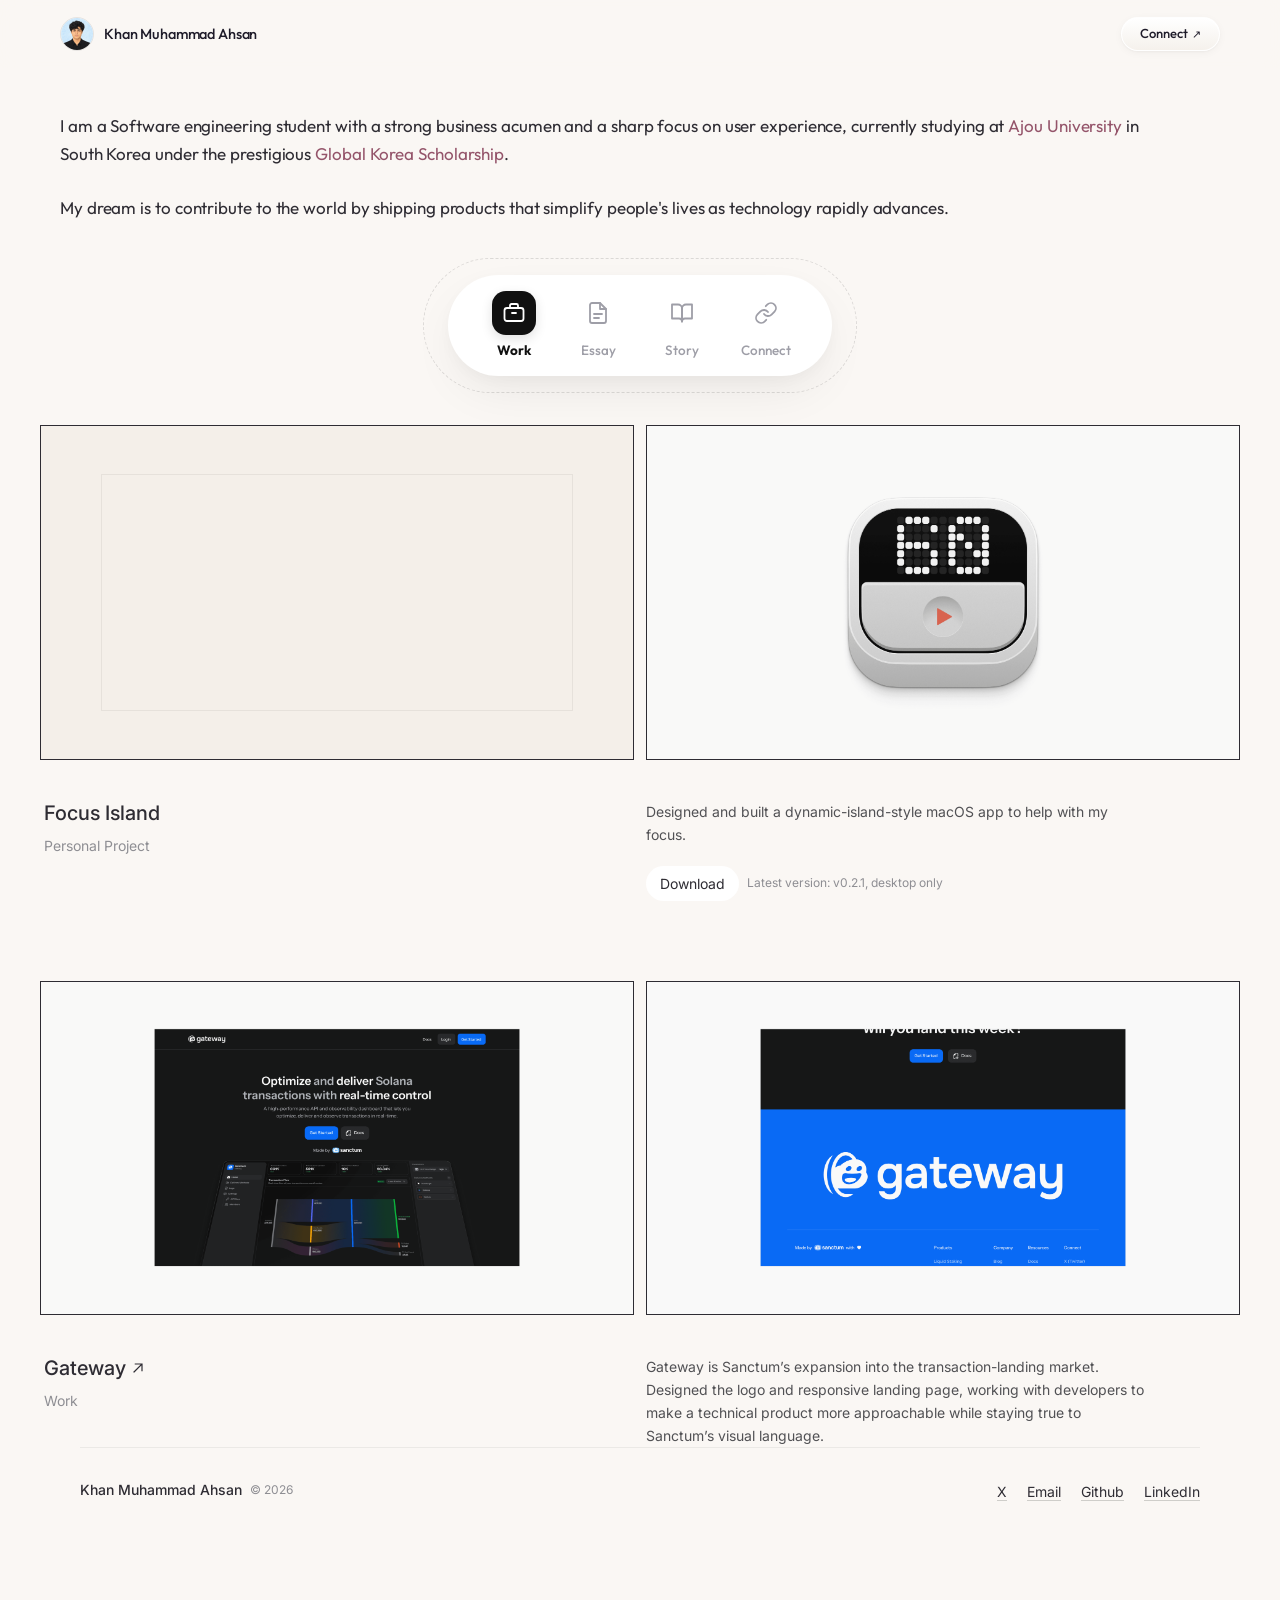
==== commit a8efb57a: "Make portfolio and CV fully mobile responsive" ====
--- a/index.html
+++ b/index.html
@@ -94,9 +94,15 @@
       max-width: 1240px;
       margin-left: auto;
       margin-right: auto;
-      padding-left: 24px;
-      padding-right: 24px;
+      padding-left: 16px;
+      padding-right: 16px;
       box-sizing: border-box;
+    }
+    @media (min-width: 640px) {
+      .site-container {
+        padding-left: 24px;
+        padding-right: 24px;
+      }
     }
     @media (min-width: 768px) {
       .site-container {
@@ -118,12 +124,18 @@
       display: flex;
       align-items: center;
       justify-content: space-between;
-      height: 64px;
+      height: 60px;
       width: 100%;
       max-width: 1240px;
       margin: 0 auto;
-      padding: 0 24px;
+      padding: 0 16px;
       box-sizing: border-box;
+    }
+    @media (min-width: 640px) {
+      .site-header-inner {
+        padding: 0 24px;
+        height: 64px;
+      }
     }
     @media (min-width: 768px) {
       .site-header-inner {
@@ -134,23 +146,38 @@
     .header-brand {
       display: inline-flex !important;
       align-items: center !important;
-      gap: 12px !important;
+      gap: 10px !important;
       text-decoration: none !important;
+      min-width: 0;
     }
     .header-avatar {
-      width: 34px;
-      height: 34px;
+      width: 32px;
+      height: 32px;
       border-radius: 50%;
       object-fit: cover;
       border: 1px solid rgba(0, 0, 0, 0.08);
       flex-shrink: 0;
     }
+    @media (min-width: 768px) {
+      .header-avatar {
+        width: 34px;
+        height: 34px;
+      }
+    }
     .header-name {
-      font-size: 14.5px;
+      font-size: 13.5px;
       font-weight: 500;
       color: #1E1B29;
       letter-spacing: -0.01em;
       font-family: 'Outfit', sans-serif;
+      white-space: nowrap;
+      overflow: hidden;
+      text-overflow: ellipsis;
+    }
+    @media (min-width: 640px) {
+      .header-name {
+        font-size: 14.5px;
+      }
     }
     .connect-pill {
       display: inline-flex;
@@ -158,9 +185,9 @@
       justify-content: center;
       gap: 4px;
       border-radius: 9999px;
-      padding: 6px 18px;
-      height: 34px;
-      font-size: 13px;
+      padding: 5px 14px;
+      height: 30px;
+      font-size: 12px;
       font-weight: 500;
       color: #1E1B29;
       text-decoration: none;
@@ -169,13 +196,21 @@
       border: 1px solid rgba(255, 255, 255, 0.95);
       box-shadow: 0 2px 8px rgba(0, 0, 0, 0.04), 0 1px 2px rgba(0, 0, 0, 0.03), inset 0 1px 0 rgba(255, 255, 255, 1);
       transition: transform 0.15s ease, box-shadow 0.15s ease;
+      flex-shrink: 0;
+    }
+    @media (min-width: 640px) {
+      .connect-pill {
+        padding: 6px 18px;
+        height: 34px;
+        font-size: 13px;
+      }
     }
     .connect-pill:hover {
       box-shadow: 0 4px 14px rgba(0, 0, 0, 0.06), 0 2px 4px rgba(0, 0, 0, 0.03), inset 0 1px 0 rgba(255, 255, 255, 1);
     }
     /* Intro Section */
     .hero-intro-section {
-      margin-top: 32px;
+      margin-top: 24px;
       width: 100%;
     }
     @media (min-width: 768px) {
@@ -185,14 +220,20 @@
     }
     .hero-p1 {
       font-family: 'Outfit', sans-serif;
-      font-size: 15.5px;
-      line-height: 1.65;
+      font-size: 15px;
+      line-height: 1.6;
       color: #2E2C33;
       font-weight: 400;
       margin: 0;
       letter-spacing: -0.005em;
       max-width: 1100px;
     }
+    @media (min-width: 640px) {
+      .hero-p1 {
+        font-size: 16px;
+        line-height: 1.65;
+      }
+    }
     @media (min-width: 768px) {
       .hero-p1 {
         font-size: 17px;
@@ -200,14 +241,21 @@
     }
     .hero-p2 {
       font-family: 'Outfit', sans-serif;
-      font-size: 15.5px;
-      line-height: 1.65;
+      font-size: 15px;
+      line-height: 1.6;
       color: #2E2C33;
       font-weight: 400;
-      margin-top: 20px;
+      margin-top: 16px;
       margin-bottom: 0;
       letter-spacing: -0.005em;
       max-width: 1100px;
+    }
+    @media (min-width: 640px) {
+      .hero-p2 {
+        font-size: 16px;
+        line-height: 1.65;
+        margin-top: 20px;
+      }
     }
     @media (min-width: 768px) {
       .hero-p2 {
@@ -227,45 +275,41 @@
       color: #94546A;
       font-weight: 400;
     }
-    /* Navigation Tabs — Pixel-perfect replica of reference image */
+    /* Navigation Tabs — Floating Pill Bar */
     .tabs-nav-bar {
-      margin-top: 36px;
-      margin-bottom: 32px;
+      margin-top: 24px;
+      margin-bottom: 24px;
       width: 100%;
       display: flex;
       justify-content: center;
       align-items: center;
+      padding-left: 16px;
+      padding-right: 16px;
+      box-sizing: border-box;
     }
     .nav-outer-frame {
-      display: inline-flex;
+      display: flex;
       align-items: center;
       justify-content: center;
-      padding: 24px 36px;
-      border: 1.5px dashed rgba(0, 0, 0, 0.12);
+      padding: 0;
+      border: none;
       border-radius: 9999px;
       background: transparent;
-      max-width: 100%;
-    }
-    @media (max-width: 640px) {
-      .nav-outer-frame {
-        padding: 8px 10px;
-        border: none;
-      }
+      width: 100%;
+      max-width: 350px;
+      box-sizing: border-box;
     }
     .tabs-nav-list {
-      display: inline-flex;
+      display: flex;
       align-items: center;
-      gap: 36px;
+      justify-content: space-between;
+      gap: 2px;
       background: #FFFFFF;
       border-radius: 9999px;
-      padding: 14px 44px;
-      box-shadow: 0 20px 50px -10px rgba(0, 0, 0, 0.08), 0 4px 16px -2px rgba(0, 0, 0, 0.03);
-    }
-    @media (max-width: 640px) {
-      .tabs-nav-list {
-        padding: 10px 18px;
-        gap: 16px;
-      }
+      padding: 6px 10px;
+      box-shadow: 0 12px 32px -8px rgba(0, 0, 0, 0.08), 0 3px 10px -2px rgba(0, 0, 0, 0.03);
+      width: 100%;
+      box-sizing: border-box;
     }
     .tab-btn {
       position: relative;
@@ -273,9 +317,9 @@
       user-select: none;
       background: transparent;
       border: none;
-      padding: 0;
+      padding: 2px 0;
       margin: 0;
-      font-size: 13.5px;
+      font-size: 11px;
       font-weight: 500;
       color: #9E9EA7;
       font-family: 'Outfit', sans-serif;
@@ -284,26 +328,27 @@
       flex-direction: column;
       align-items: center;
       justify-content: center;
-      gap: 5px;
-      min-width: 52px;
+      gap: 2px;
+      flex: 1 1 0%;
+      min-width: 0;
       outline: none;
     }
     .tab-btn:active {
       transform: scale(0.95);
     }
     .tab-btn .tab-icon {
-      width: 44px;
-      height: 44px;
+      width: 34px;
+      height: 34px;
       display: flex;
       align-items: center;
       justify-content: center;
-      border-radius: 14px;
+      border-radius: 10px;
       background: transparent;
       transition: all 0.22s cubic-bezier(0.16, 1, 0.3, 1);
     }
     .tab-btn .tab-icon svg {
-      width: 26px;
-      height: 26px;
+      width: 19px;
+      height: 19px;
       stroke: #9E9EA7;
       fill: none;
       stroke-width: 1.8;
@@ -328,6 +373,67 @@
     }
     .tab-btn[aria-pressed="true"] .tab-icon svg {
       stroke: #FFFFFF;
+    }
+
+    /* Responsive Overrides */
+    @media (max-width: 360px) {
+      .tabs-nav-bar {
+        padding-left: 8px;
+        padding-right: 8px;
+      }
+      .tabs-nav-list {
+        padding: 5px 8px;
+        gap: 2px;
+      }
+      .tab-btn {
+        font-size: 10.5px;
+      }
+      .tab-btn .tab-icon {
+        width: 34px;
+        height: 34px;
+        border-radius: 10px;
+      }
+      .tab-btn .tab-icon svg {
+        width: 19px;
+        height: 19px;
+      }
+    }
+    @media (min-width: 640px) {
+      .tabs-nav-bar {
+        margin-top: 36px;
+        margin-bottom: 32px;
+        padding-left: 0;
+        padding-right: 0;
+      }
+      .nav-outer-frame {
+        display: inline-flex;
+        width: auto;
+        max-width: 100%;
+        padding: 16px 24px;
+        border: 1.5px dashed rgba(0, 0, 0, 0.12);
+      }
+      .tabs-nav-list {
+        display: inline-flex;
+        width: auto;
+        gap: 32px;
+        padding: 14px 40px;
+        box-shadow: 0 20px 50px -10px rgba(0, 0, 0, 0.08), 0 4px 16px -2px rgba(0, 0, 0, 0.03);
+      }
+      .tab-btn {
+        font-size: 13.5px;
+        gap: 5px;
+        min-width: 52px;
+        flex: none;
+      }
+      .tab-btn .tab-icon {
+        width: 44px;
+        height: 44px;
+        border-radius: 14px;
+      }
+      .tab-btn .tab-icon svg {
+        width: 24px;
+        height: 24px;
+      }
     }
     
     /* Showcase */
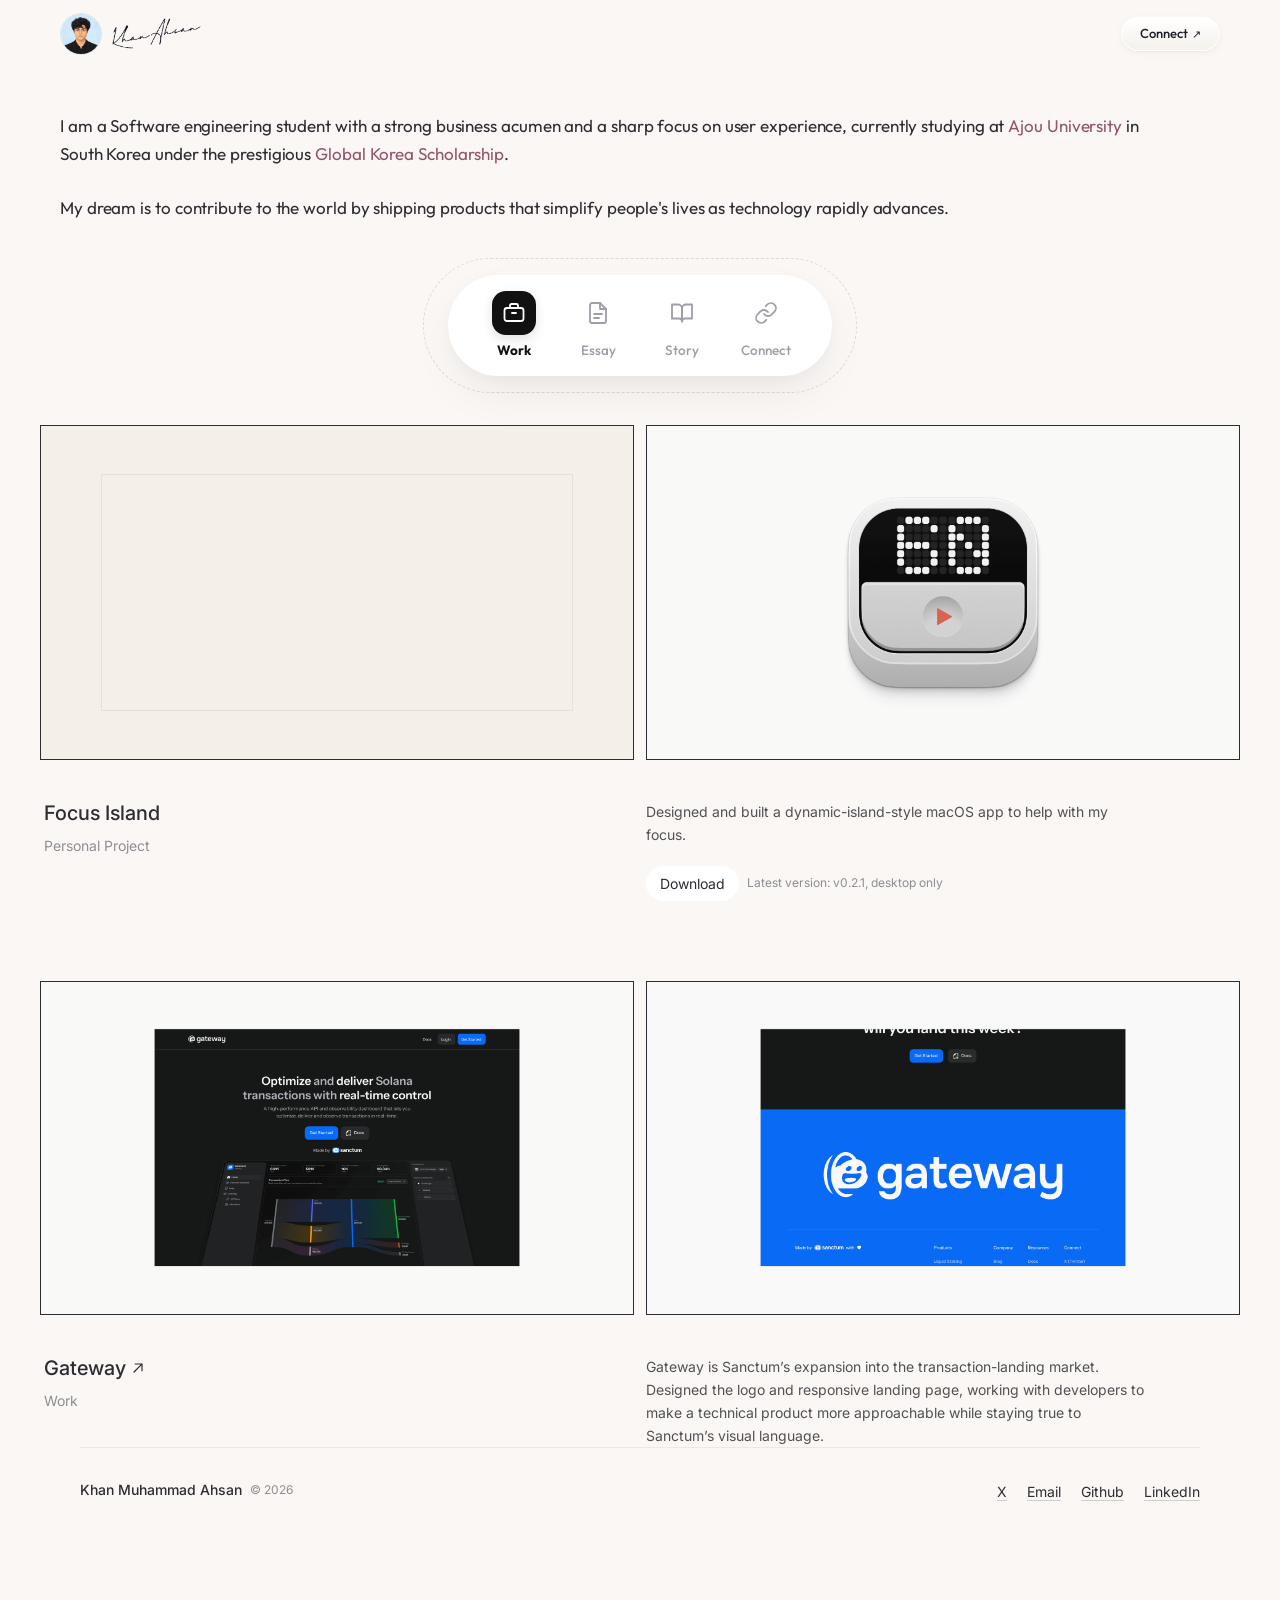
==== commit ab1843b2: "Enlarge header avatar and replace text name with signature" ====
--- a/index.html
+++ b/index.html
@@ -151,33 +151,35 @@
       min-width: 0;
     }
     .header-avatar {
-      width: 32px;
-      height: 32px;
+      width: 38px;
+      height: 38px;
       border-radius: 50%;
       object-fit: cover;
       border: 1px solid rgba(0, 0, 0, 0.08);
       flex-shrink: 0;
+      transition: transform 0.2s ease;
     }
     @media (min-width: 768px) {
       .header-avatar {
-        width: 34px;
-        height: 34px;
-      }
-    }
-    .header-name {
-      font-size: 13.5px;
-      font-weight: 500;
-      color: #1E1B29;
-      letter-spacing: -0.01em;
-      font-family: 'Outfit', sans-serif;
-      white-space: nowrap;
-      overflow: hidden;
-      text-overflow: ellipsis;
+        width: 42px;
+        height: 42px;
+      }
+    }
+    .header-signature {
+      height: 28px;
+      width: auto;
+      object-fit: contain;
+      flex-shrink: 0;
+      display: block;
+      transition: opacity 0.2s ease;
     }
     @media (min-width: 640px) {
-      .header-name {
-        font-size: 14.5px;
-      }
+      .header-signature {
+        height: 32px;
+      }
+    }
+    .header-brand:hover .header-signature {
+      opacity: 0.8;
     }
     .connect-pill {
       display: inline-flex;
@@ -472,12 +474,10 @@
   <!-- Progressive Blurred Sticky Header -->
   <header class="site-header">
     <div class="site-header-inner">
-      <div class="flex items-center gap-2.5">
-        <a class="header-brand group" href="index.html">
-          <img src="assets/avatar.jpg" alt="Khan Muhammad Ahsan" width="34" height="34" class="header-avatar" />
-          <span class="header-name">Khan Muhammad Ahsan</span>
+        <a class="header-brand group" href="index.html" aria-label="Khan Muhammad Ahsan - Home">
+          <img src="assets/avatar.jpg" alt="Khan Muhammad Ahsan" class="header-avatar" />
+          <img src="assets/signature.png" alt="Khan Ahsan" class="header-signature" />
         </a>
-      </div>
       <a href="https://www.linkedin.com/in/khanahsan826/" target="_blank" rel="noopener noreferrer" class="connect-pill">
         <span>Connect</span>
         <span class="text-[11px]">↗</span>
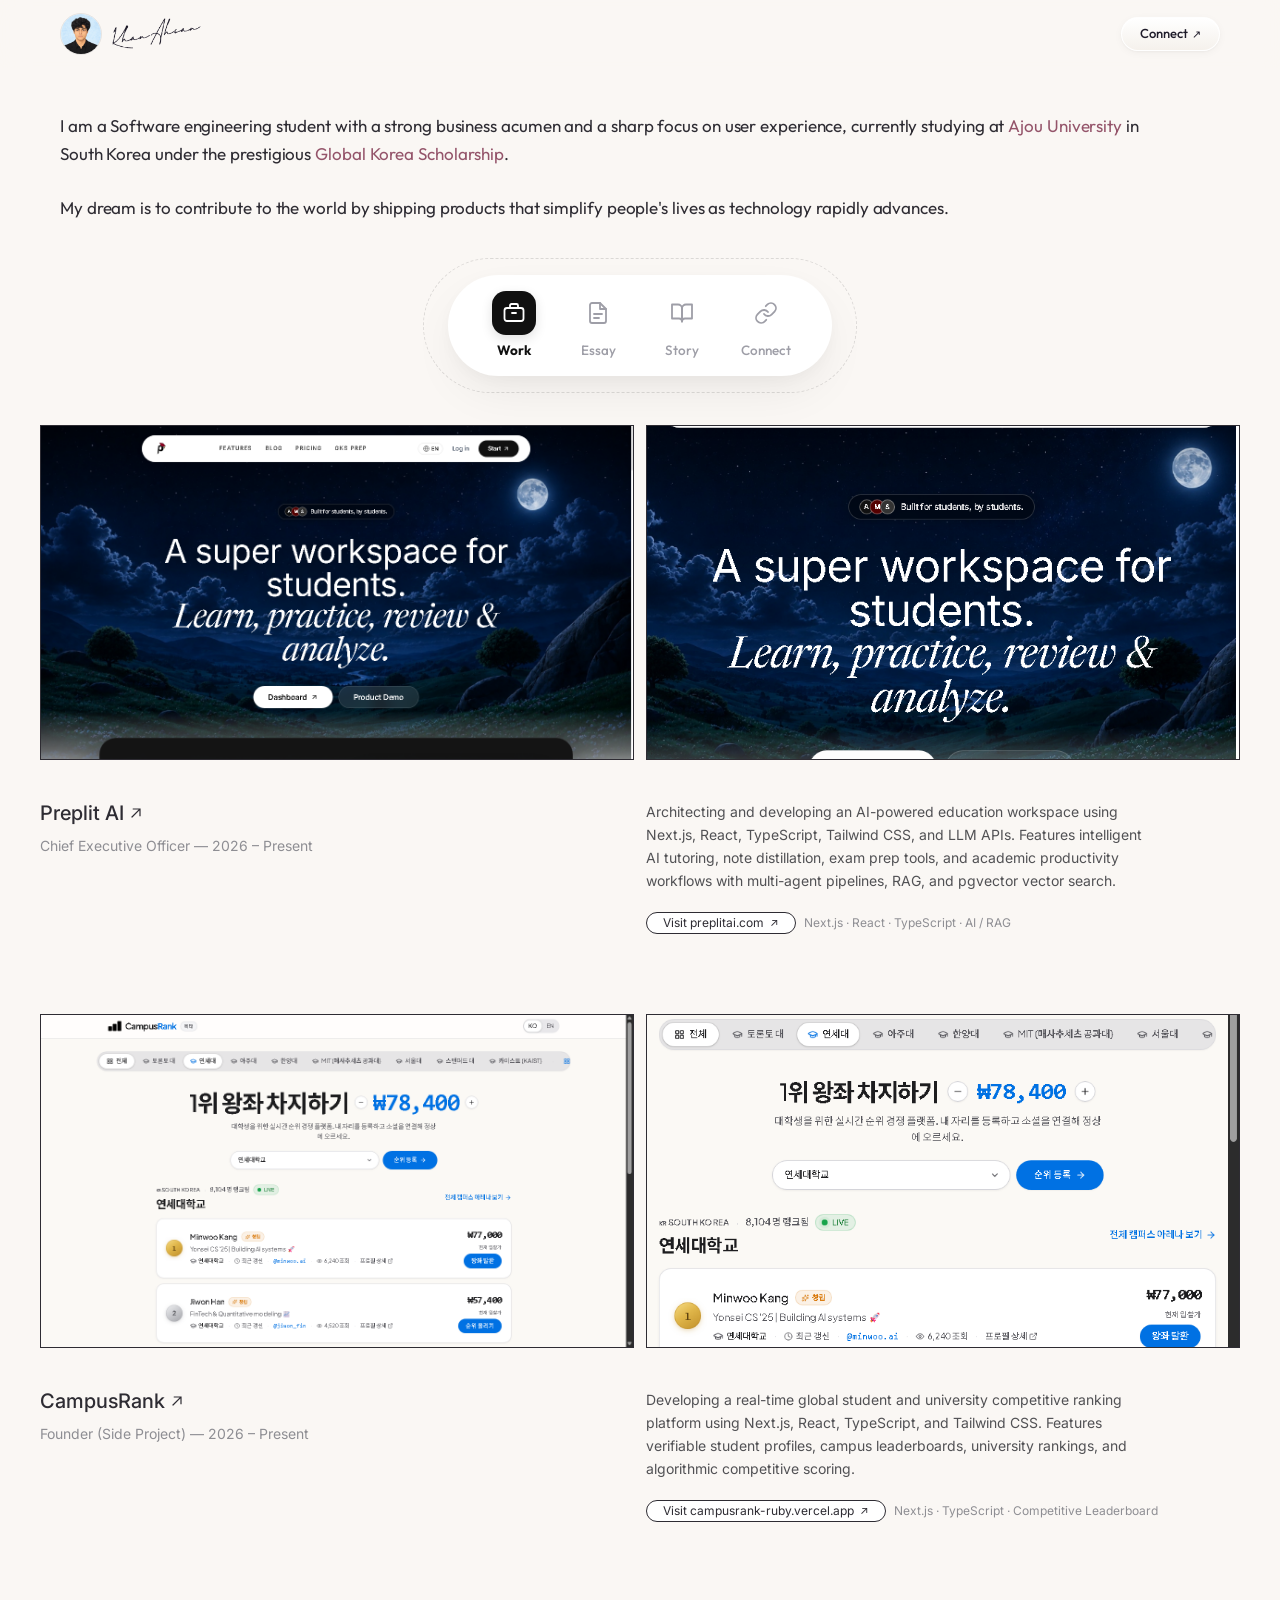
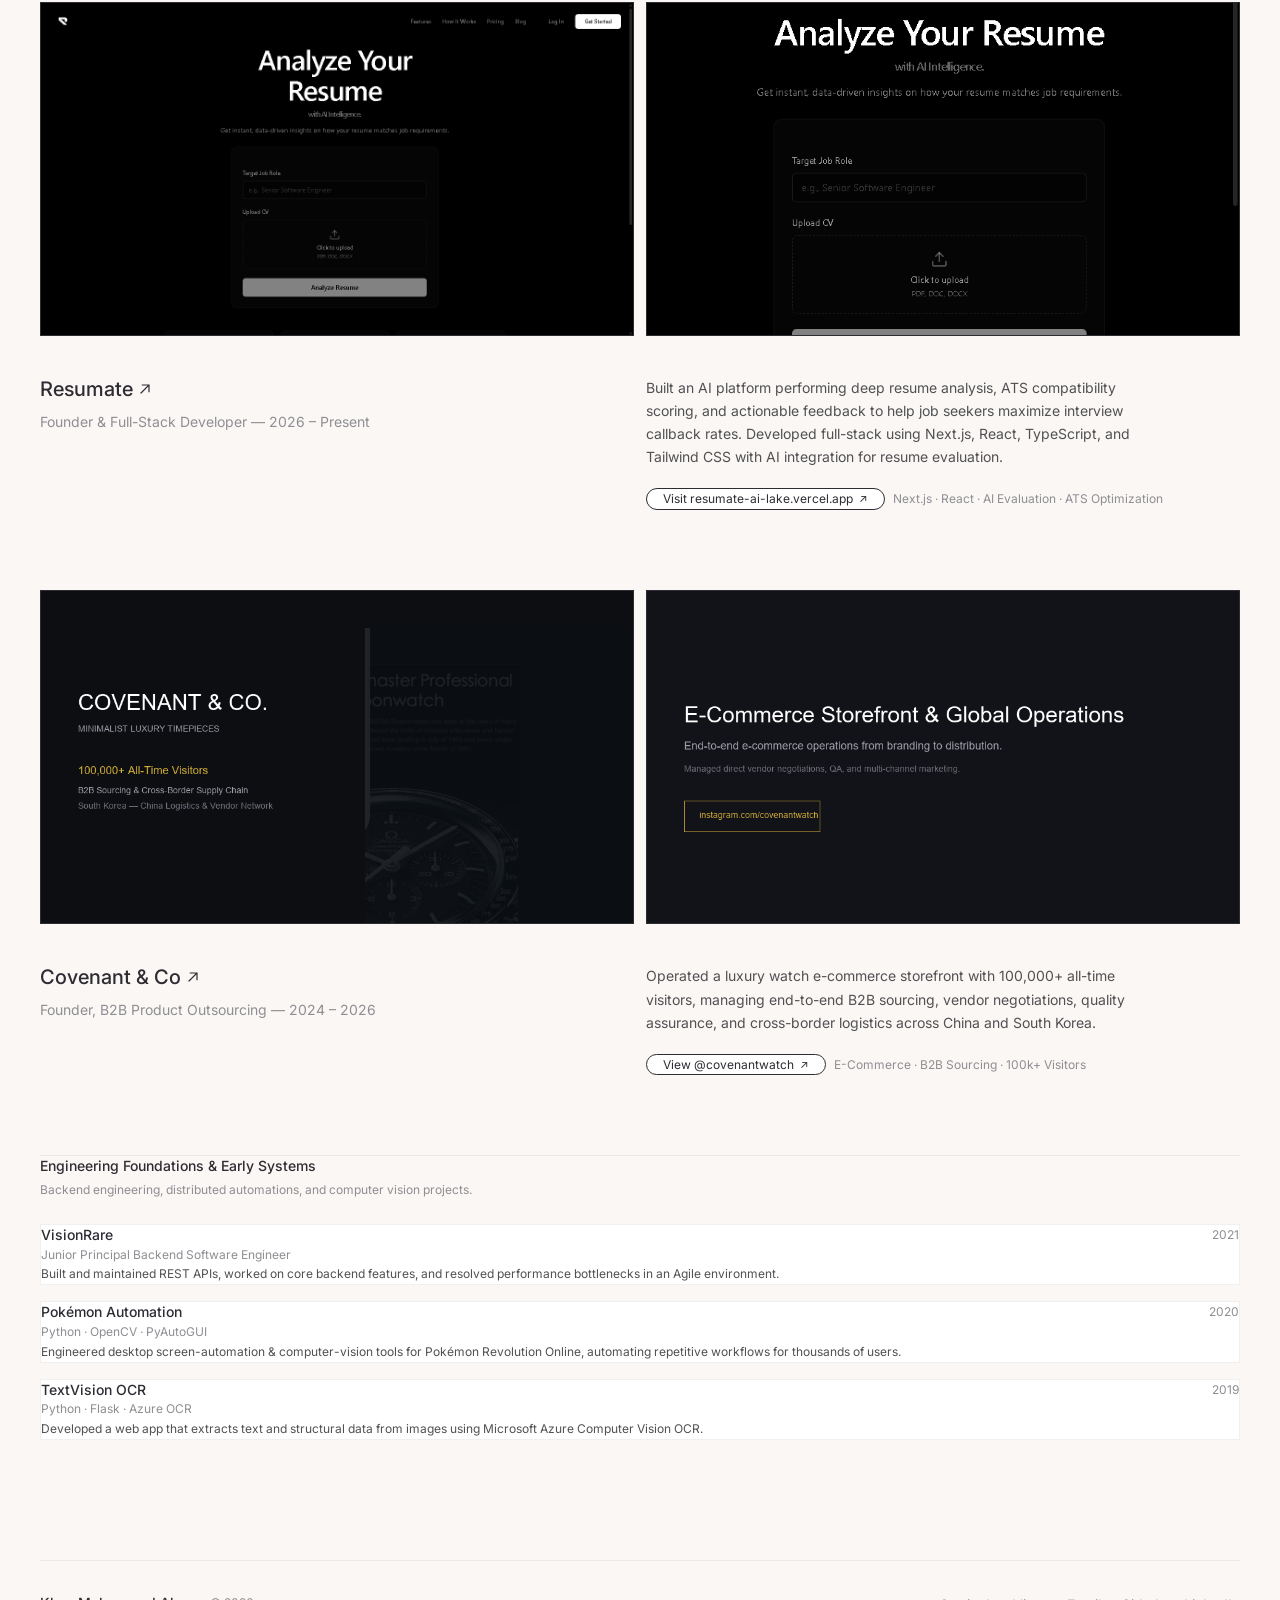
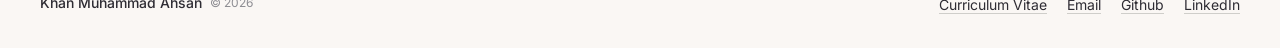
==== commit 845975e2: "Add full CV portfolio data: Preplit AI, CampusRank, Resumate, Covenant, skills, and education" ====
--- a/index.html
+++ b/index.html
@@ -567,63 +567,186 @@
           <div class="w-full">
             <div class="flex flex-col gap-20">
 
-              <!-- Project 1: Focus Island -->
+              <!-- Project 1: Preplit AI -->
               <section class="flex flex-col gap-3">
                 <div class="grid grid-cols-1 md:grid-cols-2 gap-3">
-                  <div class="relative aspect-[16/9] bg-sand-2 rounded-xl overflow-hidden border border-black/[0.06]">
-                    <video src="assets/work/misc/01.mp4" autoPlay="" loop="" muted="" playsInline="" class="absolute inset-0 m-auto h-[71.25%] object-contain border-[0.3px] border-stroke-secondary"></video>
-                  </div>
-                  <div class="relative aspect-[16/9] bg-sand-2 rounded-xl overflow-hidden border border-black/[0.06]">
-                    <img alt="Focus Island 2" loading="lazy" decoding="async" class="object-cover absolute inset-0 w-full h-full" src="_next/02c1ac.png" />
-                  </div>
-                </div>
-                <div class="px-1 md:px-1.5 pt-4 grid grid-cols-1 md:grid-cols-2 gap-3 mt-3">
-                  <div class="flex md:flex-col gap-3 md:gap-2 items-center md:items-start">
-                    <h3 class="text-display">Focus Island</h3>
-                    <p class="text-body1 text-content-tertiary">Personal Project</p>
-                  </div>
-                  <div class="flex flex-col items-start gap-5">
-                    <p class="text-body1 text-content-secondary text-balance max-w-[500px] whitespace-pre-line">Designed and built a dynamic-island-style macOS app to help with my focus.</p>
-                    <div class="flex flex-wrap items-center gap-2">
-                      <div class="flex flex-row gap-2 items-center">
-                        <button type="button" class="inline-flex items-center justify-center gap-1 rounded-full px-[14px] py-[6px] select-none text-body1 font-medium leading-[1.4] whitespace-nowrap transition-[transform,background-color,color,filter] duration-150 focus-visible:outline focus-visible:outline-2 focus-visible:outline-offset-2 disabled:pointer-events-none disabled:opacity-50 bg-surface-secondary text-gray-800 hover:bg-sand-4 active:scale-[0.97]">
-                          <span>Download</span>
-                        </button>
-                        <p class="text-body2 text-content-tertiary">Latest version: v0.2.1, desktop only</p>
-                      </div>
-                    </div>
-                  </div>
-                </div>
-              </section>
-
-              <!-- Project 2: Gateway -->
-              <section class="flex flex-col gap-3">
-                <div class="grid grid-cols-1 md:grid-cols-2 gap-3">
-                  <div class="relative aspect-[16/9] bg-sand-2 rounded-xl overflow-hidden border border-black/[0.06]">
-                    <img alt="Gateway 1" loading="lazy" decoding="async" class="object-cover absolute inset-0 w-full h-full" src="_next/015e25.png" />
-                  </div>
-                  <div class="relative aspect-[16/9] bg-sand-2 rounded-xl overflow-hidden border border-black/[0.06]">
-                    <img alt="Gateway 2" loading="lazy" decoding="async" class="object-cover absolute inset-0 w-full h-full" src="_next/022327.png" />
-                  </div>
-                </div>
-                <div class="px-1 md:px-1.5 pt-4 grid grid-cols-1 md:grid-cols-2 gap-3 mt-3">
+                  <div class="relative aspect-[16/9] bg-sand-2 rounded-xl overflow-hidden border border-black/[0.06] group">
+                    <img alt="Preplit AI Workspace" loading="lazy" decoding="async" class="object-cover absolute inset-0 w-full h-full transition-transform duration-300 group-hover:scale-[1.02]" src="assets/work_preplit.png" />
+                  </div>
+                  <div class="relative aspect-[16/9] bg-sand-2 rounded-xl overflow-hidden border border-black/[0.06] group">
+                    <img alt="Preplit AI Learning Features" loading="lazy" decoding="async" class="object-cover absolute inset-0 w-full h-full transition-transform duration-300 group-hover:scale-[1.02]" src="assets/work_preplit_2.png" />
+                  </div>
+                </div>
+                <div class="px-0 md:px-1.5 pt-4 grid grid-cols-1 md:grid-cols-2 gap-3 mt-3">
                   <div class="flex md:flex-col gap-3 md:gap-2 items-center md:items-start">
                     <h3 class="text-display">
-                      <a href="https://gateway.sanctum.so/" target="_blank" rel="noopener noreferrer" class="group inline-flex items-center gap-1">
-                        Gateway
+                      <a href="https://preplitai.com" target="_blank" rel="noopener noreferrer" class="group inline-flex items-center gap-1">
+                        Preplit AI
                         <span class="relative inline-block overflow-hidden">
                           <svg xmlns="http://www.w3.org/2000/svg" width="16" height="16" fill="none" class="block transition-transform duration-200 ease-in-out group-hover:translate-x-full group-hover:-translate-y-full"><path stroke="currentColor" stroke-linecap="square" stroke-width="1.2" d="M11.667 4.333 4 12M5.333 4H12v6.667"></path></svg>
                           <svg xmlns="http://www.w3.org/2000/svg" width="16" height="16" fill="none" class="absolute inset-0 block transition-transform duration-200 ease-in-out -translate-x-full translate-y-full group-hover:translate-x-0 group-hover:translate-y-0"><path stroke="currentColor" stroke-linecap="square" stroke-width="1.2" d="M11.667 4.333 4 12M5.333 4H12v6.667"></path></svg>
                         </span>
                       </a>
                     </h3>
-                    <p class="text-body1 text-content-tertiary">Work</p>
+                    <p class="text-body1 text-content-tertiary">Chief Executive Officer — 2026 – Present</p>
                   </div>
                   <div class="flex flex-col items-start gap-5">
-                    <p class="text-body1 text-content-secondary text-balance max-w-[500px] whitespace-pre-line">Gateway is Sanctum’s expansion into the transaction-landing market. Designed the logo and responsive landing page, working with developers to make a technical product more approachable while staying true to Sanctum’s visual language.</p>
+                    <p class="text-body1 text-content-secondary text-balance max-w-[500px] whitespace-pre-line">Architecting and developing an AI-powered education workspace using Next.js, React, TypeScript, Tailwind CSS, and LLM APIs. Features intelligent AI tutoring, note distillation, exam prep tools, and academic productivity workflows with multi-agent pipelines, RAG, and pgvector vector search.</p>
+                    <div class="flex flex-wrap items-center gap-2">
+                      <a href="https://preplitai.com" target="_blank" rel="noopener noreferrer" class="inline-flex items-center justify-center gap-1.5 rounded-full px-[16px] py-[7px] select-none text-body2 font-medium leading-[1.4] whitespace-nowrap transition-[transform,background-color,color] duration-150 bg-surface-secondary text-gray-800 hover:bg-sand-4 active:scale-[0.97] border border-black/[0.06]">
+                        <span>Visit preplitai.com</span>
+                        <span class="text-[11px]">↗</span>
+                      </a>
+                      <span class="text-body2 text-content-tertiary">Next.js · React · TypeScript · AI / RAG</span>
+                    </div>
                   </div>
                 </div>
               </section>
+
+              <!-- Project 2: CampusRank -->
+              <section class="flex flex-col gap-3">
+                <div class="grid grid-cols-1 md:grid-cols-2 gap-3">
+                  <div class="relative aspect-[16/9] bg-sand-2 rounded-xl overflow-hidden border border-black/[0.06] group">
+                    <img alt="CampusRank Leaderboard" loading="lazy" decoding="async" class="object-cover absolute inset-0 w-full h-full transition-transform duration-300 group-hover:scale-[1.02]" src="assets/work_campusrank.png" />
+                  </div>
+                  <div class="relative aspect-[16/9] bg-sand-2 rounded-xl overflow-hidden border border-black/[0.06] group">
+                    <img alt="CampusRank University Rankings" loading="lazy" decoding="async" class="object-cover absolute inset-0 w-full h-full transition-transform duration-300 group-hover:scale-[1.02]" src="assets/work_campusrank_2.png" />
+                  </div>
+                </div>
+                <div class="px-0 md:px-1.5 pt-4 grid grid-cols-1 md:grid-cols-2 gap-3 mt-3">
+                  <div class="flex md:flex-col gap-3 md:gap-2 items-center md:items-start">
+                    <h3 class="text-display">
+                      <a href="https://campusrank-ruby.vercel.app" target="_blank" rel="noopener noreferrer" class="group inline-flex items-center gap-1">
+                        CampusRank
+                        <span class="relative inline-block overflow-hidden">
+                          <svg xmlns="http://www.w3.org/2000/svg" width="16" height="16" fill="none" class="block transition-transform duration-200 ease-in-out group-hover:translate-x-full group-hover:-translate-y-full"><path stroke="currentColor" stroke-linecap="square" stroke-width="1.2" d="M11.667 4.333 4 12M5.333 4H12v6.667"></path></svg>
+                          <svg xmlns="http://www.w3.org/2000/svg" width="16" height="16" fill="none" class="absolute inset-0 block transition-transform duration-200 ease-in-out -translate-x-full translate-y-full group-hover:translate-x-0 group-hover:translate-y-0"><path stroke="currentColor" stroke-linecap="square" stroke-width="1.2" d="M11.667 4.333 4 12M5.333 4H12v6.667"></path></svg>
+                        </span>
+                      </a>
+                    </h3>
+                    <p class="text-body1 text-content-tertiary">Founder (Side Project) — 2026 – Present</p>
+                  </div>
+                  <div class="flex flex-col items-start gap-5">
+                    <p class="text-body1 text-content-secondary text-balance max-w-[500px] whitespace-pre-line">Developing a real-time global student and university competitive ranking platform using Next.js, React, TypeScript, and Tailwind CSS. Features verifiable student profiles, campus leaderboards, university rankings, and algorithmic competitive scoring.</p>
+                    <div class="flex flex-wrap items-center gap-2">
+                      <a href="https://campusrank-ruby.vercel.app" target="_blank" rel="noopener noreferrer" class="inline-flex items-center justify-center gap-1.5 rounded-full px-[16px] py-[7px] select-none text-body2 font-medium leading-[1.4] whitespace-nowrap transition-[transform,background-color,color] duration-150 bg-surface-secondary text-gray-800 hover:bg-sand-4 active:scale-[0.97] border border-black/[0.06]">
+                        <span>Visit campusrank-ruby.vercel.app</span>
+                        <span class="text-[11px]">↗</span>
+                      </a>
+                      <span class="text-body2 text-content-tertiary">Next.js · TypeScript · Competitive Leaderboard</span>
+                    </div>
+                  </div>
+                </div>
+              </section>
+
+              <!-- Project 3: Resumate -->
+              <section class="flex flex-col gap-3">
+                <div class="grid grid-cols-1 md:grid-cols-2 gap-3">
+                  <div class="relative aspect-[16/9] bg-sand-2 rounded-xl overflow-hidden border border-black/[0.06] group">
+                    <img alt="Resumate AI Resume Analyzer" loading="lazy" decoding="async" class="object-cover absolute inset-0 w-full h-full transition-transform duration-300 group-hover:scale-[1.02]" src="assets/work_resumate.png" />
+                  </div>
+                  <div class="relative aspect-[16/9] bg-sand-2 rounded-xl overflow-hidden border border-black/[0.06] group">
+                    <img alt="Resumate Feedback and Analysis" loading="lazy" decoding="async" class="object-cover absolute inset-0 w-full h-full transition-transform duration-300 group-hover:scale-[1.02]" src="assets/work_resumate_2.png" />
+                  </div>
+                </div>
+                <div class="px-0 md:px-1.5 pt-4 grid grid-cols-1 md:grid-cols-2 gap-3 mt-3">
+                  <div class="flex md:flex-col gap-3 md:gap-2 items-center md:items-start">
+                    <h3 class="text-display">
+                      <a href="https://resumate-ai-lake.vercel.app" target="_blank" rel="noopener noreferrer" class="group inline-flex items-center gap-1">
+                        Resumate
+                        <span class="relative inline-block overflow-hidden">
+                          <svg xmlns="http://www.w3.org/2000/svg" width="16" height="16" fill="none" class="block transition-transform duration-200 ease-in-out group-hover:translate-x-full group-hover:-translate-y-full"><path stroke="currentColor" stroke-linecap="square" stroke-width="1.2" d="M11.667 4.333 4 12M5.333 4H12v6.667"></path></svg>
+                          <svg xmlns="http://www.w3.org/2000/svg" width="16" height="16" fill="none" class="absolute inset-0 block transition-transform duration-200 ease-in-out -translate-x-full translate-y-full group-hover:translate-x-0 group-hover:translate-y-0"><path stroke="currentColor" stroke-linecap="square" stroke-width="1.2" d="M11.667 4.333 4 12M5.333 4H12v6.667"></path></svg>
+                        </span>
+                      </a>
+                    </h3>
+                    <p class="text-body1 text-content-tertiary">Founder &amp; Full-Stack Developer — 2026 – Present</p>
+                  </div>
+                  <div class="flex flex-col items-start gap-5">
+                    <p class="text-body1 text-content-secondary text-balance max-w-[500px] whitespace-pre-line">Built an AI platform performing deep resume analysis, ATS compatibility scoring, and actionable feedback to help job seekers maximize interview callback rates. Developed full-stack using Next.js, React, TypeScript, and Tailwind CSS with AI integration for resume evaluation.</p>
+                    <div class="flex flex-wrap items-center gap-2">
+                      <a href="https://resumate-ai-lake.vercel.app" target="_blank" rel="noopener noreferrer" class="inline-flex items-center justify-center gap-1.5 rounded-full px-[16px] py-[7px] select-none text-body2 font-medium leading-[1.4] whitespace-nowrap transition-[transform,background-color,color] duration-150 bg-surface-secondary text-gray-800 hover:bg-sand-4 active:scale-[0.97] border border-black/[0.06]">
+                        <span>Visit resumate-ai-lake.vercel.app</span>
+                        <span class="text-[11px]">↗</span>
+                      </a>
+                      <span class="text-body2 text-content-tertiary">Next.js · React · AI Evaluation · ATS Optimization</span>
+                    </div>
+                  </div>
+                </div>
+              </section>
+
+              <!-- Project 4: Covenant & Co -->
+              <section class="flex flex-col gap-3">
+                <div class="grid grid-cols-1 md:grid-cols-2 gap-3">
+                  <div class="relative aspect-[16/9] bg-sand-2 rounded-xl overflow-hidden border border-black/[0.06] group">
+                    <img alt="Covenant & Co Timepieces" loading="lazy" decoding="async" class="object-cover absolute inset-0 w-full h-full transition-transform duration-300 group-hover:scale-[1.02]" src="assets/work_covenant_1.png" />
+                  </div>
+                  <div class="relative aspect-[16/9] bg-sand-2 rounded-xl overflow-hidden border border-black/[0.06] group">
+                    <img alt="Covenant & Co Storefront & Logistics" loading="lazy" decoding="async" class="object-cover absolute inset-0 w-full h-full transition-transform duration-300 group-hover:scale-[1.02]" src="assets/work_covenant_2.png" />
+                  </div>
+                </div>
+                <div class="px-0 md:px-1.5 pt-4 grid grid-cols-1 md:grid-cols-2 gap-3 mt-3">
+                  <div class="flex md:flex-col gap-3 md:gap-2 items-center md:items-start">
+                    <h3 class="text-display">
+                      <a href="https://instagram.com/covenantwatch" target="_blank" rel="noopener noreferrer" class="group inline-flex items-center gap-1">
+                        Covenant &amp; Co
+                        <span class="relative inline-block overflow-hidden">
+                          <svg xmlns="http://www.w3.org/2000/svg" width="16" height="16" fill="none" class="block transition-transform duration-200 ease-in-out group-hover:translate-x-full group-hover:-translate-y-full"><path stroke="currentColor" stroke-linecap="square" stroke-width="1.2" d="M11.667 4.333 4 12M5.333 4H12v6.667"></path></svg>
+                          <svg xmlns="http://www.w3.org/2000/svg" width="16" height="16" fill="none" class="absolute inset-0 block transition-transform duration-200 ease-in-out -translate-x-full translate-y-full group-hover:translate-x-0 group-hover:translate-y-0"><path stroke="currentColor" stroke-linecap="square" stroke-width="1.2" d="M11.667 4.333 4 12M5.333 4H12v6.667"></path></svg>
+                        </span>
+                      </a>
+                    </h3>
+                    <p class="text-body1 text-content-tertiary">Founder, B2B Product Outsourcing — 2024 – 2026</p>
+                  </div>
+                  <div class="flex flex-col items-start gap-5">
+                    <p class="text-body1 text-content-secondary text-balance max-w-[500px] whitespace-pre-line">Operated a luxury watch e-commerce storefront with 100,000+ all-time visitors, managing end-to-end B2B sourcing, vendor negotiations, quality assurance, and cross-border logistics across China and South Korea.</p>
+                    <div class="flex flex-wrap items-center gap-2">
+                      <a href="https://instagram.com/covenantwatch" target="_blank" rel="noopener noreferrer" class="inline-flex items-center justify-center gap-1.5 rounded-full px-[16px] py-[7px] select-none text-body2 font-medium leading-[1.4] whitespace-nowrap transition-[transform,background-color,color] duration-150 bg-surface-secondary text-gray-800 hover:bg-sand-4 active:scale-[0.97] border border-black/[0.06]">
+                        <span>View @covenantwatch</span>
+                        <span class="text-[11px]">↗</span>
+                      </a>
+                      <span class="text-body2 text-content-tertiary">E-Commerce · B2B Sourcing · 100k+ Visitors</span>
+                    </div>
+                  </div>
+                </div>
+              </section>
+
+              <!-- Additional Engineering & Systems Archive -->
+              <div class="flex flex-col gap-6 pt-10 border-t border-stroke-secondary">
+                <div class="flex flex-col gap-1">
+                  <h3 class="text-title font-medium">Engineering Foundations &amp; Early Systems</h3>
+                  <p class="text-body2 text-content-tertiary">Backend engineering, distributed automations, and computer vision projects.</p>
+                </div>
+                <div class="grid grid-cols-1 md:grid-cols-3 gap-4">
+                  <div class="flex flex-col gap-2.5 p-5 rounded-xl border border-stroke-secondary bg-white shadow-xs">
+                    <div class="flex items-center justify-between">
+                      <h4 class="text-title font-medium">VisionRare</h4>
+                      <span class="text-body2 text-content-tertiary">2021</span>
+                    </div>
+                    <p class="text-body2 text-content-tertiary font-medium">Junior Principal Backend Software Engineer</p>
+                    <p class="text-body2 text-content-secondary leading-relaxed">Built and maintained REST APIs, worked on core backend features, and resolved performance bottlenecks in an Agile environment.</p>
+                  </div>
+                  <div class="flex flex-col gap-2.5 p-5 rounded-xl border border-stroke-secondary bg-white shadow-xs">
+                    <div class="flex items-center justify-between">
+                      <h4 class="text-title font-medium">Pokémon Automation</h4>
+                      <span class="text-body2 text-content-tertiary">2020</span>
+                    </div>
+                    <p class="text-body2 text-content-tertiary font-medium">Python · OpenCV · PyAutoGUI</p>
+                    <p class="text-body2 text-content-secondary leading-relaxed">Engineered desktop screen-automation &amp; computer-vision tools for Pokémon Revolution Online, automating repetitive workflows for thousands of users.</p>
+                  </div>
+                  <div class="flex flex-col gap-2.5 p-5 rounded-xl border border-stroke-secondary bg-white shadow-xs">
+                    <div class="flex items-center justify-between">
+                      <h4 class="text-title font-medium">TextVision OCR</h4>
+                      <span class="text-body2 text-content-tertiary">2019</span>
+                    </div>
+                    <p class="text-body2 text-content-tertiary font-medium">Python · Flask · Azure OCR</p>
+                    <p class="text-body2 text-content-secondary leading-relaxed">Developed a web app that extracts text and structural data from images using Microsoft Azure Computer Vision OCR.</p>
+                </div>
+              </div>
+
+            </div>
+          </div>
+        </section>
 
         <!-- ================= TAB 4: ESSAY ================= -->
         <section id="tab-panel-essay" class="tab-panel hidden mt-7 w-full max-w-[1240px] mx-auto px-6 md:px-10">
@@ -681,52 +804,255 @@
 
         <!-- ================= TAB 5: STORY ================= -->
         <section id="tab-panel-story" class="tab-panel hidden mt-7 w-full max-w-[1240px] mx-auto px-6 md:px-10">
-          <div class="flex flex-col gap-10 max-w-[720px]">
+          <div class="flex flex-col gap-12 max-w-[760px]">
+            
+            <!-- Bio & Summary -->
             <div class="flex flex-col gap-4">
               <h2 class="text-display">Khan Muhammad Ahsan</h2>
               <p class="text-body1 text-content-secondary leading-relaxed">
-                I&#x27;m a Software Engineer &amp; AI Founder based in Suwon, South Korea. Currently studying Software Engineering at Ajou University under the prestigious Global Korea Scholarship (GKS).
+                I am a Software engineering student with a strong business acumen and a sharp focus on user experience, currently studying at <a href="https://www.ajou.ac.kr/en/" target="_blank" rel="noopener noreferrer" class="text-wine-link">Ajou University</a> in South Korea under the prestigious <span class="text-wine-span font-medium">Global Korea Scholarship (GKS)</span>.
               </p>
               <p class="text-body1 text-content-secondary leading-relaxed">
-                I spend my days architecting high-performance intelligent software systems and obsessing over the tactile feel of user interfaces. I co-founded Preplit AI, bringing personalized, adaptive intelligence to students worldwide.
+                I spend my time architecting intelligent software systems and obsessing over the tactile feel of digital products. I founded <a href="https://preplitai.com" target="_blank" rel="noopener noreferrer" class="text-wine-link font-medium">Preplit AI</a>, building an AI-powered super-workspace for students, as well as <a href="https://campusrank-ruby.vercel.app" target="_blank" rel="noopener noreferrer" class="text-wine-link font-medium">CampusRank</a> and <a href="https://resumate-ai-lake.vercel.app" target="_blank" rel="noopener noreferrer" class="text-wine-link font-medium">Resumate</a>.
               </p>
             </div>
 
-            <!-- Experience Timeline -->
-            <div class="flex flex-col gap-4 pt-6 border-t border-stroke-secondary">
-              <h3 class="text-title font-medium">Experience &amp; Milestones</h3>
+            <!-- Education -->
+            <div class="flex flex-col gap-5 pt-6 border-t border-stroke-secondary">
+              <h3 class="text-title font-medium">Education</h3>
               <div class="flex flex-col divide-y divide-stroke-secondary">
                 
-                <div class="py-4 flex flex-col sm:flex-row sm:items-baseline justify-between gap-2">
-                  <div>
-                    <h4 class="text-title font-medium">Founder &amp; CEO</h4>
-                    <p class="text-body1 text-content-secondary">Preplit AI</p>
-                  </div>
-                  <span class="text-body2 text-content-tertiary">2024 — Present</span>
-                </div>
-
-                <div class="py-4 flex flex-col sm:flex-row sm:items-baseline justify-between gap-2">
-                  <div>
-                    <h4 class="text-title font-medium">GKS Scholar &amp; Software Engineering</h4>
-                    <p class="text-body1 text-content-secondary">Ajou University</p>
-                  </div>
-                  <span class="text-body2 text-content-tertiary">2023 — Present</span>
-                </div>
-
-                <div class="py-4 flex flex-col sm:flex-row sm:items-baseline justify-between gap-2">
-                  <div>
-                    <h4 class="text-title font-medium">Full-Stack &amp; AI Engineer</h4>
-                    <p class="text-body1 text-content-secondary">Independent Systems &amp; Products</p>
-                  </div>
-                  <span class="text-body2 text-content-tertiary">2022 — 2024</span>
-                </div>
-
+                <div class="py-4 flex flex-col sm:flex-row sm:items-baseline justify-between gap-1 sm:gap-2">
+                  <div>
+                    <h4 class="text-title font-medium">Ajou University</h4>
+                    <p class="text-body1 text-content-secondary">Bachelor of Science in Software Engineering (Sophomore)</p>
+                    <p class="text-body2 text-[#94546A] mt-1 font-medium">★ Global Korea Scholarship (GKS) Recipient — Fully Funded by Korean Government</p>
+                  </div>
+                  <span class="text-body2 text-content-tertiary shrink-0">Suwon, South Korea</span>
+                </div>
+
+                <div class="py-4 flex flex-col sm:flex-row sm:items-baseline justify-between gap-1 sm:gap-2">
+                  <div>
+                    <h4 class="text-title font-medium">Fazaia Degree College, PAF Base Faisal</h4>
+                    <p class="text-body1 text-content-secondary">Secondary &amp; High School (Pre-Engineering)</p>
+                  </div>
+                  <span class="text-body2 text-content-tertiary shrink-0">Pakistan</span>
+                </div>
+
+              </div>
+            </div>
+
+            <!-- Experience Timeline -->
+            <div class="flex flex-col gap-5 pt-6 border-t border-stroke-secondary">
+              <h3 class="text-title font-medium">Professional Experience</h3>
+              <div class="flex flex-col divide-y divide-stroke-secondary">
+                
+                <div class="py-4 flex flex-col sm:flex-row sm:items-baseline justify-between gap-1 sm:gap-2">
+                  <div>
+                    <div class="flex items-center gap-2">
+                      <h4 class="text-title font-medium">Preplit AI</h4>
+                      <span class="text-body2 text-content-tertiary font-mono">• preplitai.com</span>
+                    </div>
+                    <p class="text-body1 text-content-secondary font-medium mt-0.5">Chief Executive Officer</p>
+                    <p class="text-body2 text-content-secondary mt-1 leading-relaxed">Architecting and developing an AI-powered education workspace using Next.js, React, TypeScript, Tailwind CSS, and LLM APIs with multi-agent pipelines, RAG, and pgvector vector search.</p>
+                  </div>
+                  <span class="text-body2 text-content-tertiary shrink-0">2026 — Present</span>
+                </div>
+
+                <div class="py-4 flex flex-col sm:flex-row sm:items-baseline justify-between gap-1 sm:gap-2">
+                  <div>
+                    <div class="flex items-center gap-2">
+                      <h4 class="text-title font-medium">CampusRank</h4>
+                      <span class="text-body2 text-content-tertiary font-mono">• campusrank-ruby.vercel.app</span>
+                    </div>
+                    <p class="text-body1 text-content-secondary font-medium mt-0.5">Founder (Side Project)</p>
+                    <p class="text-body2 text-content-secondary mt-1 leading-relaxed">Developing a real-time global student and university ranking platform with verifiable user profiles, leaderboards, and competitive scoring.</p>
+                  </div>
+                  <span class="text-body2 text-content-tertiary shrink-0">2026 — Present</span>
+                </div>
+
+                <div class="py-4 flex flex-col sm:flex-row sm:items-baseline justify-between gap-1 sm:gap-2">
+                  <div>
+                    <div class="flex items-center gap-2">
+                      <h4 class="text-title font-medium">Resumate</h4>
+                      <span class="text-body2 text-content-tertiary font-mono">• resumate-ai-lake.vercel.app</span>
+                    </div>
+                    <p class="text-body1 text-content-secondary font-medium mt-0.5">Founder &amp; Full-Stack Developer</p>
+                    <p class="text-body2 text-content-secondary mt-1 leading-relaxed">Built an AI platform performing deep resume analysis, ATS compatibility scoring, and automated feedback to maximize interview callback rates.</p>
+                  </div>
+                  <span class="text-body2 text-content-tertiary shrink-0">2026 — Present</span>
+                </div>
+
+                <div class="py-4 flex flex-col sm:flex-row sm:items-baseline justify-between gap-1 sm:gap-2">
+                  <div>
+                    <div class="flex items-center gap-2">
+                      <h4 class="text-title font-medium">Covenant &amp; Co</h4>
+                      <span class="text-body2 text-content-tertiary font-mono">• @covenantwatch</span>
+                    </div>
+                    <p class="text-body1 text-content-secondary font-medium mt-0.5">Founder, B2B Product Outsourcing</p>
+                    <p class="text-body2 text-content-secondary mt-1 leading-relaxed">Operated a luxury watch e-commerce storefront with 100,000+ all-time visitors, managing B2B sourcing and vendor negotiations across China and South Korea.</p>
+                  </div>
+                  <span class="text-body2 text-content-tertiary shrink-0">2024 — 2026</span>
+                </div>
+
+                <div class="py-4 flex flex-col sm:flex-row sm:items-baseline justify-between gap-1 sm:gap-2">
+                  <div>
+                    <h4 class="text-title font-medium">VisionRare</h4>
+                    <p class="text-body1 text-content-secondary font-medium mt-0.5">Junior Principal Backend Software Engineer</p>
+                    <p class="text-body2 text-content-secondary mt-1 leading-relaxed">Built and maintained REST APIs, worked on backend features, and resolved performance bottlenecks in an Agile development environment.</p>
+                  </div>
+                  <span class="text-body2 text-content-tertiary shrink-0">2021</span>
+                </div>
+
+                <div class="py-4 flex flex-col sm:flex-row sm:items-baseline justify-between gap-1 sm:gap-2">
+                  <div>
+                    <h4 class="text-title font-medium">Python Automation Developer</h4>
+                    <p class="text-body2 text-content-secondary mt-1 leading-relaxed">Developed desktop automation and image recognition workflows for Pokémon Revolution Online using Python, PyAutoGUI, and OpenCV for thousands of users.</p>
+                  </div>
+                  <span class="text-body2 text-content-tertiary shrink-0">2020</span>
+                </div>
+
+                <div class="py-4 flex flex-col sm:flex-row sm:items-baseline justify-between gap-1 sm:gap-2">
+                  <div>
+                    <h4 class="text-title font-medium">TextVision, Image Text Extractor</h4>
+                    <p class="text-body2 text-content-secondary mt-1 leading-relaxed">Built a web application with Python and Flask that extracts text from images using Microsoft Azure Computer Vision OCR.</p>
+                  </div>
+                  <span class="text-body2 text-content-tertiary shrink-0">2019</span>
+                </div>
+
+              </div>
+            </div>
+
+            <!-- Skills & Competencies -->
+            <div class="flex flex-col gap-5 pt-6 border-t border-stroke-secondary">
+              <h3 class="text-title font-medium">Technical Skills &amp; Competencies</h3>
+              <div class="grid grid-cols-1 sm:grid-cols-2 gap-4">
+                
+                <div class="p-4 rounded-xl border border-stroke-secondary bg-white shadow-xs flex flex-col gap-1.5">
+                  <h4 class="text-body1 font-medium text-gray-900">AI / ML Engineering</h4>
+                  <p class="text-body2 text-content-secondary leading-relaxed">LLM application development, RAG pipelines, vector databases (pgvector), LLM API integration (OpenAI, Anthropic, Groq).</p>
+                </div>
+
+                <div class="p-4 rounded-xl border border-stroke-secondary bg-white shadow-xs flex flex-col gap-1.5">
+                  <h4 class="text-body1 font-medium text-gray-900">Programming Languages</h4>
+                  <p class="text-body2 text-content-secondary leading-relaxed">Python, TypeScript, JavaScript, C, C++, Java, Swift, HTML5 / CSS3.</p>
+                </div>
+
+                <div class="p-4 rounded-xl border border-stroke-secondary bg-white shadow-xs flex flex-col gap-1.5">
+                  <h4 class="text-body1 font-medium text-gray-900">Frameworks &amp; Libraries</h4>
+                  <p class="text-body2 text-content-secondary leading-relaxed">React, Next.js, Node.js, Django REST, Tailwind CSS, TensorFlow, NumPy.</p>
+                </div>
+
+                <div class="p-4 rounded-xl border border-stroke-secondary bg-white shadow-xs flex flex-col gap-1.5">
+                  <h4 class="text-body1 font-medium text-gray-900">Cloud &amp; DevOps</h4>
+                  <p class="text-body2 text-content-secondary leading-relaxed">AWS, Microsoft Azure, Cloudflare, Docker, Vercel CI/CD pipelines.</p>
+                </div>
+
+                <div class="p-4 rounded-xl border border-stroke-secondary bg-white shadow-xs flex flex-col gap-1.5">
+                  <h4 class="text-body1 font-medium text-gray-900">Databases</h4>
+                  <p class="text-body2 text-content-secondary leading-relaxed">Supabase, PostgreSQL, MySQL, MariaDB, SQLite, Microsoft SQL Server.</p>
+                </div>
+
+                <div class="p-4 rounded-xl border border-stroke-secondary bg-white shadow-xs flex flex-col gap-1.5">
+                  <h4 class="text-body1 font-medium text-gray-900">Growth &amp; Management</h4>
+                  <p class="text-body2 text-content-secondary leading-relaxed">SEO, AI-assisted content production (Higgsfield AI), B2B supply chain operations, Agile workflows.</p>
+                </div>
+
+              </div>
+            </div>
+
+            <!-- Roles & Community Leadership -->
+            <div class="flex flex-col gap-5 pt-6 border-t border-stroke-secondary">
+              <h3 class="text-title font-medium">Leadership &amp; Community</h3>
+              <div class="flex flex-col divide-y divide-stroke-secondary">
+                
+                <div class="py-4 flex flex-col sm:flex-row sm:items-baseline justify-between gap-1 sm:gap-2">
+                  <div>
+                    <h4 class="text-title font-medium">Microsoft Learn Student Ambassador</h4>
+                    <p class="text-body2 text-content-secondary mt-0.5">Represented Microsoft's developer community; organized technical events, workshops, and student developer initiatives.</p>
+                  </div>
+                  <span class="text-body2 text-content-tertiary shrink-0">2020 — 2022</span>
+                </div>
+
+                <div class="py-4 flex flex-col sm:flex-row sm:items-baseline justify-between gap-1 sm:gap-2">
+                  <div>
+                    <h4 class="text-title font-medium">Ajou International Student Council</h4>
+                    <p class="text-body2 text-content-secondary mt-0.5">Elected member representing the international student body in university governance.</p>
+                  </div>
+                  <span class="text-body2 text-content-tertiary shrink-0">Elected Member</span>
+                </div>
+
+                <div class="py-4 flex flex-col sm:flex-row sm:items-baseline justify-between gap-1 sm:gap-2">
+                  <div>
+                    <h4 class="text-title font-medium">Community Volunteer, Suwon Global Center</h4>
+                    <p class="text-body2 text-content-secondary mt-0.5">Served as a Korean–English interpreter and cultural liaison, assisting international residents with government documentation and community integration.</p>
+                  </div>
+                  <span class="text-body2 text-content-tertiary shrink-0">South Korea</span>
+                </div>
+
+              </div>
+            </div>
+
+            <!-- Certifications & Honors -->
+            <div class="flex flex-col gap-5 pt-6 border-t border-stroke-secondary">
+              <h3 class="text-title font-medium">Certifications &amp; Achievements</h3>
+              <div class="grid grid-cols-1 sm:grid-cols-2 gap-2.5">
+                <div class="p-3 rounded-lg bg-white border border-stroke-secondary flex items-start gap-2 text-body2">
+                  <span class="text-[#94546A]">★</span>
+                  <div><strong>Top 20</strong>, Incheon Foreign Start-up Challenge 2026 — OASIS</div>
+                </div>
+                <div class="p-3 rounded-lg bg-white border border-stroke-secondary flex items-start gap-2 text-body2">
+                  <span class="text-[#94546A]">★</span>
+                  <div><strong>Research Paper:</strong> Comprehensive Study of Dijkstra's Algorithm — Global Scientific Journal</div>
+                </div>
+                <div class="p-3 rounded-lg bg-white border border-stroke-secondary flex items-start gap-2 text-body2">
+                  <span class="text-[#94546A]">✓</span>
+                  <div><strong>Microsoft AI-900:</strong> Azure AI Fundamentals Certification</div>
+                </div>
+                <div class="p-3 rounded-lg bg-white border border-stroke-secondary flex items-start gap-2 text-body2">
+                  <span class="text-[#94546A]">✓</span>
+                  <div><strong>Harvard University Online:</strong> CS50 Introduction to Computer Science</div>
+                </div>
+                <div class="p-3 rounded-lg bg-white border border-stroke-secondary flex items-start gap-2 text-body2">
+                  <span class="text-[#94546A]">✓</span>
+                  <div><strong>Stanford Online:</strong> Supervised Machine Learning: Regression &amp; Classification</div>
+                </div>
+                <div class="p-3 rounded-lg bg-white border border-stroke-secondary flex items-start gap-2 text-body2">
+                  <span class="text-[#94546A]">✓</span>
+                  <div><strong>Google:</strong> IT Automation with Python Professional</div>
+                </div>
+                <div class="p-3 rounded-lg bg-white border border-stroke-secondary flex items-start gap-2 text-body2">
+                  <span class="text-[#94546A]">✓</span>
+                  <div><strong>IBM:</strong> Professional Data Science Certification</div>
+                </div>
+                <div class="p-3 rounded-lg bg-white border border-stroke-secondary flex items-start gap-2 text-body2">
+                  <span class="text-[#94546A]">✓</span>
+                  <div><strong>University of Helsinki:</strong> Elements of AI</div>
+                </div>
+                <div class="p-3 rounded-lg bg-white border border-stroke-secondary flex items-start gap-2 text-body2">
+                  <span class="text-[#94546A]">✓</span>
+                  <div><strong>Meta:</strong> Introduction to Back-End Development</div>
+                </div>
+                <div class="p-3 rounded-lg bg-white border border-stroke-secondary flex items-start gap-2 text-body2">
+                  <span class="text-[#94546A]">✓</span>
+                  <div><strong>LinkedIn:</strong> Azure Data Scientist Associate Preparation</div>
+                </div>
+              </div>
+            </div>
+
+            <!-- Languages -->
+            <div class="flex flex-col gap-3 pt-6 border-t border-stroke-secondary">
+              <h3 class="text-title font-medium">Languages</h3>
+              <div class="flex flex-wrap gap-2">
+                <span class="px-3 py-1.5 rounded-full bg-white border border-stroke-secondary text-body2"><strong>English:</strong> IELTS Band 8.0 (Expert)</span>
+                <span class="px-3 py-1.5 rounded-full bg-white border border-stroke-secondary text-body2"><strong>Korean:</strong> TOPIK Level 4 (Advanced)</span>
+                <span class="px-3 py-1.5 rounded-full bg-white border border-stroke-secondary text-body2"><strong>Urdu:</strong> Native</span>
               </div>
             </div>
 
             <!-- Philosophy -->
             <div class="flex flex-col gap-3 pt-6 border-t border-stroke-secondary">
-              <h3 class="text-title font-medium">Philosophy</h3>
+              <h3 class="text-title font-medium">Engineering Philosophy</h3>
               <p class="text-body1 text-content-secondary leading-relaxed">
                 Software should not feel like an sterile spreadsheet. Great software has weight, texture, responsiveness, and respect for the human mind using it. Whether engineering vector indexing pipelines or micro-tuning a CSS ease-out curve, craft is in the details.
               </p>
@@ -745,6 +1071,21 @@
 
             <div class="flex flex-col gap-3">
               
+              <!-- Curriculum Vitae / Resume -->
+              <a href="cv.html" target="_blank" rel="noopener noreferrer" class="flex items-center justify-between p-4 rounded-xl border border-[#94546A]/30 bg-white hover:border-[#94546A] shadow-xs hover:shadow-sm transition-all duration-150 group">
+                <div class="flex items-center gap-3">
+                  <div class="size-9 rounded-lg bg-[#94546A]/10 text-[#94546A] flex items-center justify-center font-serif text-[15px] font-bold">
+                    CV
+                  </div>
+                  <div>
+                    <span class="text-title font-medium block">Curriculum Vitae</span>
+                    <span class="text-body2 text-content-tertiary">View formal academic &amp; career PDF resume</span>
+                  </div>
+                </div>
+                <span class="text-body2 text-[#94546A] font-medium group-hover:translate-x-0.5 transition-transform">View CV ↗</span>
+              </a>
+
+              <!-- LinkedIn -->
               <a href="https://www.linkedin.com/in/khanahsan826/" target="_blank" rel="noopener noreferrer" class="flex items-center justify-between p-4 rounded-xl border border-stroke-secondary bg-white hover:border-[#94546A]/50 shadow-xs hover:shadow-sm transition-colors duration-150">
                 <div class="flex items-center gap-3">
                   <span class="text-title font-medium">LinkedIn</span>
@@ -753,6 +1094,7 @@
                 <span class="text-body2 text-content-secondary">Visit ↗</span>
               </a>
 
+              <!-- GitHub -->
               <a href="https://github.com/ahsann826" target="_blank" rel="noopener noreferrer" class="flex items-center justify-between p-4 rounded-xl border border-stroke-secondary bg-white hover:border-[#94546A]/50 shadow-xs hover:shadow-sm transition-colors duration-150">
                 <div class="flex items-center gap-3">
                   <span class="text-title font-medium">GitHub</span>
@@ -761,21 +1103,26 @@
                 <span class="text-body2 text-content-secondary">Visit ↗</span>
               </a>
 
-              <a href="mailto:khan.ahsan.dev@gmail.com" class="flex items-center justify-between p-4 rounded-xl border border-stroke-secondary bg-white hover:border-[#94546A]/50 shadow-xs hover:shadow-sm transition-colors duration-150">
+              <!-- Email -->
+              <a href="mailto:455ahsankhan@gmail.com" class="flex items-center justify-between p-4 rounded-xl border border-stroke-secondary bg-white hover:border-[#94546A]/50 shadow-xs hover:shadow-sm transition-colors duration-150">
                 <div class="flex items-center gap-3">
                   <span class="text-title font-medium">Email</span>
-                  <span class="text-body2 text-content-tertiary">khan.ahsan.dev@gmail.com</span>
+                  <span class="text-body2 text-content-tertiary">455ahsankhan@gmail.com</span>
                 </div>
                 <span class="text-body2 text-content-secondary">Send ↗</span>
               </a>
 
-              <a href="https://x.com" target="_blank" rel="noopener noreferrer" class="flex items-center justify-between p-4 rounded-xl border border-stroke-secondary bg-white hover:border-[#94546A]/50 shadow-xs hover:shadow-sm transition-colors duration-150">
-                <div class="flex items-center gap-3">
-                  <span class="text-title font-medium">X (Twitter)</span>
-                  <span class="text-body2 text-content-tertiary">@khan_ahsan</span>
-                </div>
-                <span class="text-body2 text-content-secondary">Follow ↗</span>
-              </a>
+              <!-- Location & Phone Info -->
+              <div class="p-4 rounded-xl border border-stroke-secondary bg-white/60 shadow-xs flex flex-col sm:flex-row sm:items-center justify-between gap-2">
+                <div class="flex items-center gap-2 text-body2 text-content-secondary">
+                  <span>📍 Suwon, South Korea</span>
+                  <span>•</span>
+                  <span>Ajou University</span>
+                </div>
+                <div class="text-body2 text-content-tertiary font-mono">
+                  +82 10-6651-3148
+                </div>
+              </div>
 
             </div>
           </div>
@@ -791,8 +1138,8 @@
             <p class="text-body2 text-content-tertiary">© 2026</p>
           </div>
           <nav aria-label="Footer links" class="flex flex-col items-start gap-3 md:flex-row md:flex-wrap md:items-center md:justify-end md:gap-x-5">
-            <a href="https://x.com" target="_blank" rel="noopener noreferrer" class="text-body1 font-medium underline decoration-content-decoration underline-offset-3 hover:decoration-content-primary focus-visible:outline focus-visible:outline-2 focus-visible:outline-offset-4 focus-visible:outline-content-inverse">X</a>
-            <a href="mailto:khan.ahsan.dev@gmail.com" class="text-body1 font-medium underline decoration-content-decoration underline-offset-3 hover:decoration-content-primary focus-visible:outline focus-visible:outline-2 focus-visible:outline-offset-4 focus-visible:outline-content-inverse">Email</a>
+            <a href="cv.html" class="text-body1 font-medium underline decoration-content-decoration underline-offset-3 hover:decoration-content-primary focus-visible:outline focus-visible:outline-2 focus-visible:outline-offset-4 focus-visible:outline-content-inverse">Curriculum Vitae</a>
+            <a href="mailto:455ahsankhan@gmail.com" class="text-body1 font-medium underline decoration-content-decoration underline-offset-3 hover:decoration-content-primary focus-visible:outline focus-visible:outline-2 focus-visible:outline-offset-4 focus-visible:outline-content-inverse">Email</a>
             <a href="https://github.com/ahsann826" target="_blank" rel="noopener noreferrer" class="text-body1 font-medium underline decoration-content-decoration underline-offset-3 hover:decoration-content-primary focus-visible:outline focus-visible:outline-2 focus-visible:outline-offset-4 focus-visible:outline-content-inverse">Github</a>
             <a href="https://www.linkedin.com/in/khanahsan826/" target="_blank" rel="noopener noreferrer" class="text-body1 font-medium underline decoration-content-decoration underline-offset-3 hover:decoration-content-primary focus-visible:outline focus-visible:outline-2 focus-visible:outline-offset-4 focus-visible:outline-content-inverse">LinkedIn</a>
           </nav>
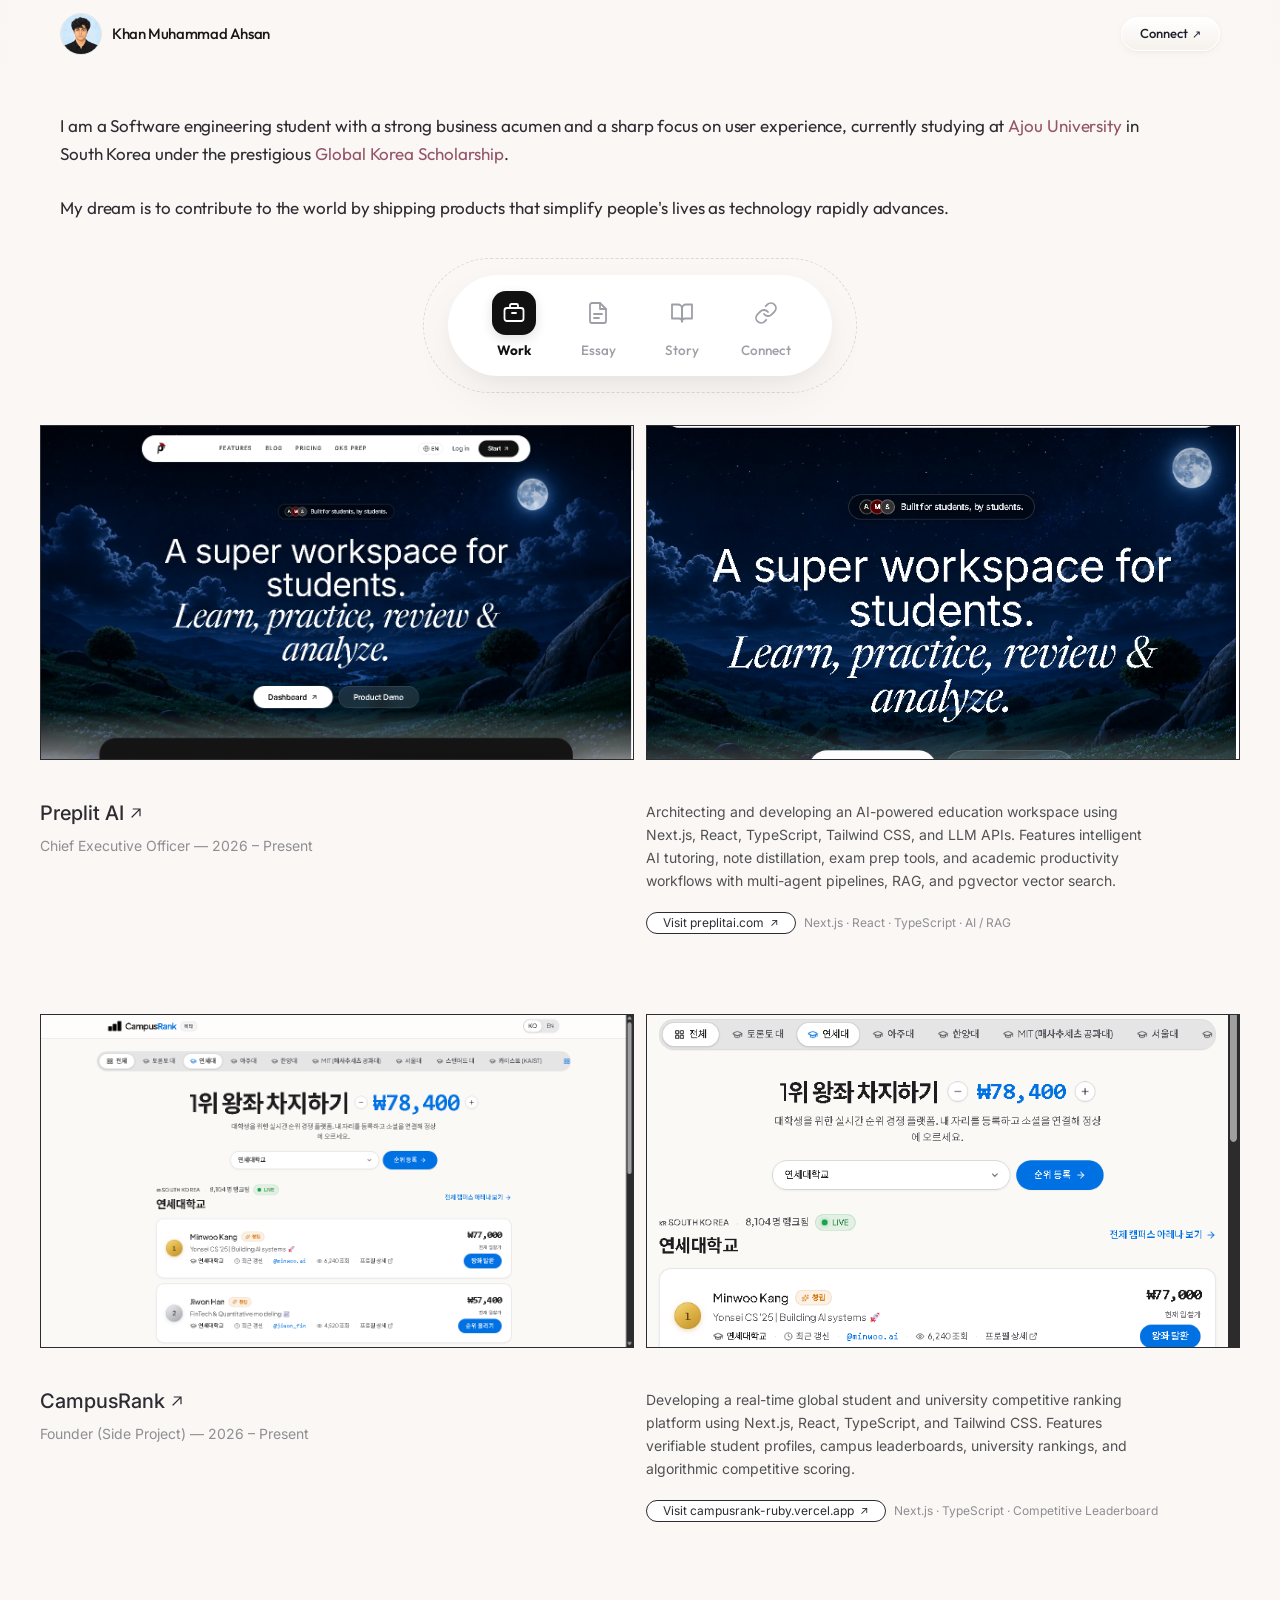
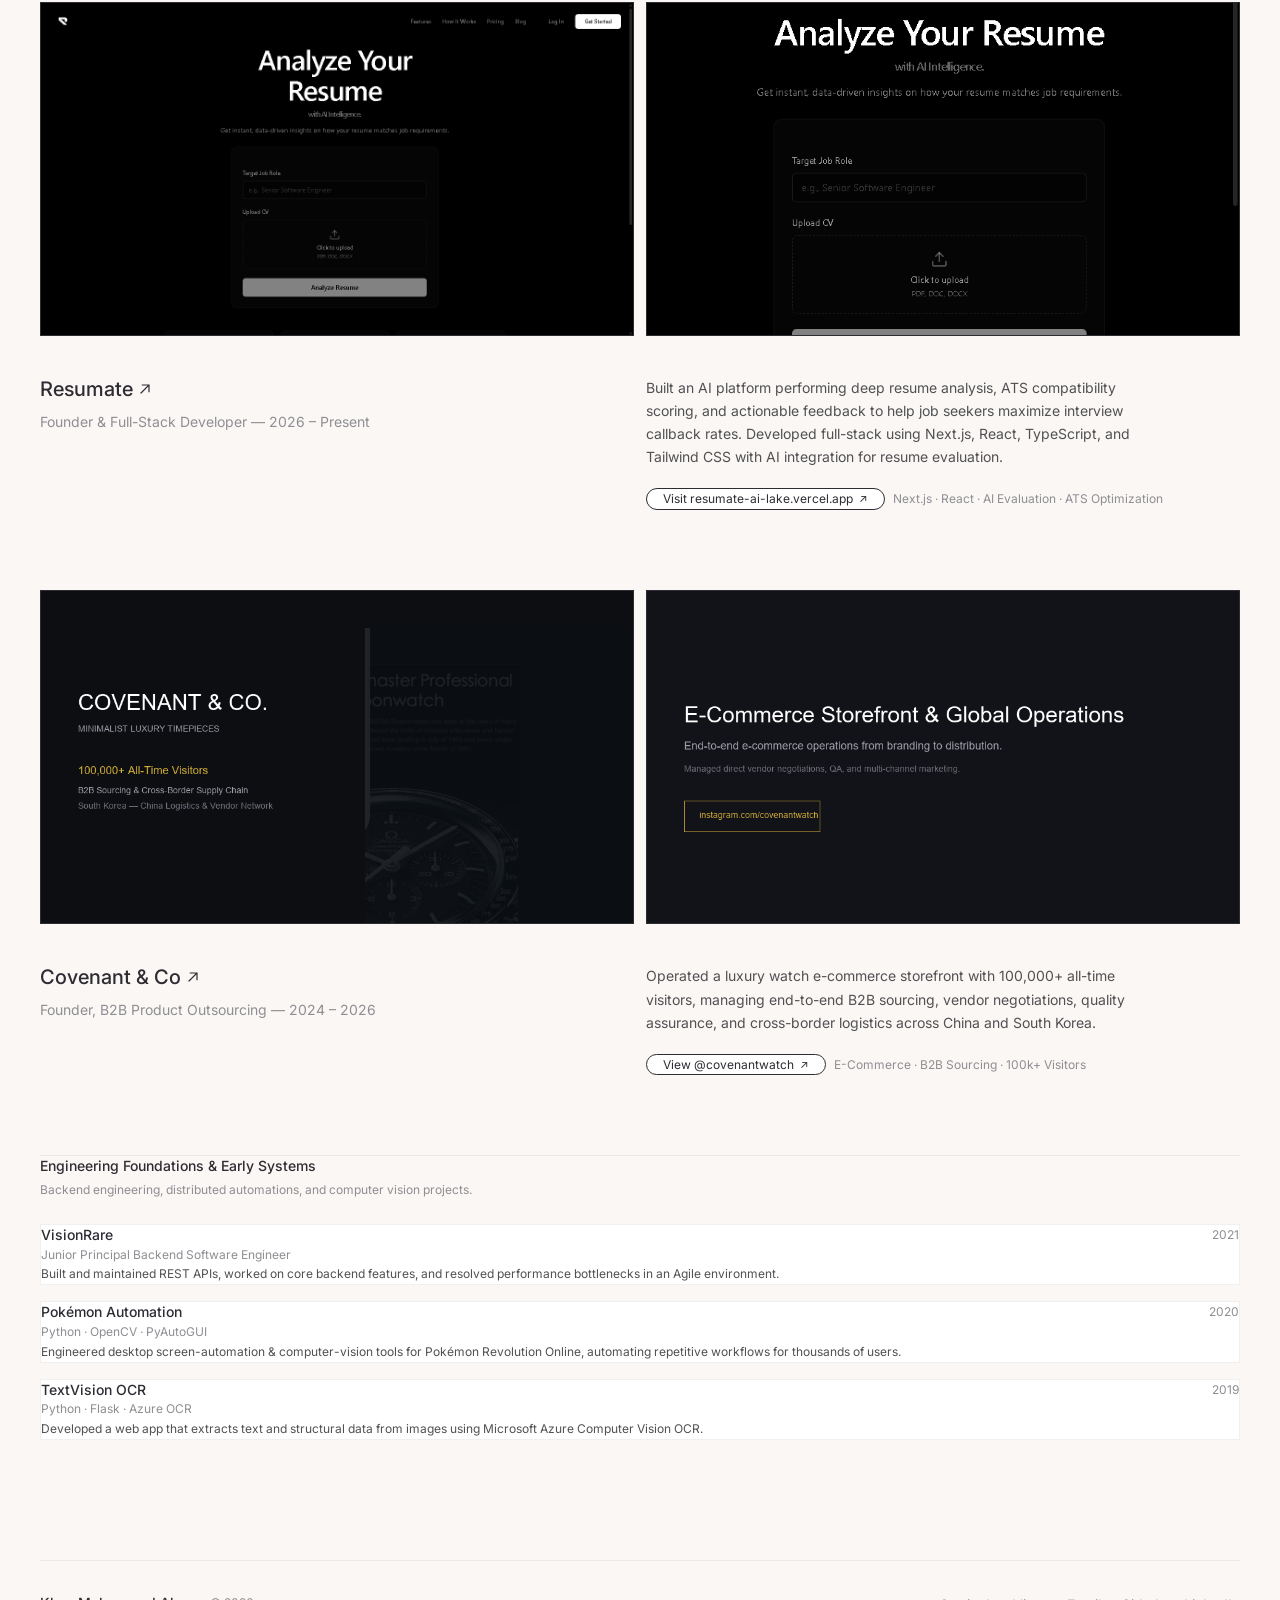
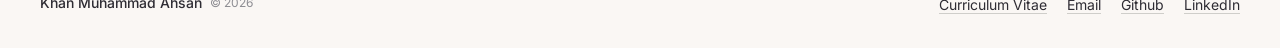
==== commit a3744fae: "Replace signature image with clean text name in header" ====
--- a/index.html
+++ b/index.html
@@ -165,21 +165,23 @@
         height: 42px;
       }
     }
-    .header-signature {
-      height: 28px;
-      width: auto;
-      object-fit: contain;
+    .header-name {
+      font-family: 'Outfit', sans-serif;
+      font-size: 14px;
+      font-weight: 500;
+      letter-spacing: -0.025em;
+      color: #1A1714;
+      white-space: nowrap;
       flex-shrink: 0;
-      display: block;
       transition: opacity 0.2s ease;
     }
     @media (min-width: 640px) {
-      .header-signature {
-        height: 32px;
-      }
-    }
-    .header-brand:hover .header-signature {
-      opacity: 0.8;
+      .header-name {
+        font-size: 15px;
+      }
+    }
+    .header-brand:hover .header-name {
+      opacity: 0.65;
     }
     .connect-pill {
       display: inline-flex;
@@ -476,7 +478,7 @@
     <div class="site-header-inner">
         <a class="header-brand group" href="index.html" aria-label="Khan Muhammad Ahsan - Home">
           <img src="assets/avatar.jpg" alt="Khan Muhammad Ahsan" class="header-avatar" />
-          <img src="assets/signature.png" alt="Khan Ahsan" class="header-signature" />
+          <span class="header-name">Khan Muhammad Ahsan</span>
         </a>
       <a href="https://www.linkedin.com/in/khanahsan826/" target="_blank" rel="noopener noreferrer" class="connect-pill">
         <span>Connect</span>
@@ -758,6 +760,37 @@
             
             <div class="flex flex-col divide-y divide-stroke-secondary">
               
+              <!-- Featured Research Publication -->
+              <article class="py-6 flex flex-col gap-4">
+                <div class="p-5 md:p-6 rounded-2xl bg-white border border-stroke-secondary shadow-xs flex flex-col md:flex-row gap-5 items-start md:items-center justify-between">
+                  <div class="flex flex-col gap-2 max-w-[460px]">
+                    <div class="flex flex-wrap items-center gap-2">
+                      <span class="inline-flex items-center px-2.5 py-0.5 rounded-full text-[11px] font-semibold tracking-wide uppercase bg-[#94546A]/10 text-[#94546A]">
+                        Published Research Paper
+                      </span>
+                      <span class="inline-flex items-center px-2.5 py-0.5 rounded-full text-[11px] font-medium bg-emerald-50 text-emerald-700 border border-emerald-200">
+                        1,000+ Downloads
+                      </span>
+                    </div>
+                    <h3 class="text-display text-[18px] md:text-[20px] leading-snug">A Comprehensive Study of Dijkstra&#x27;s Algorithm</h3>
+                    <p class="text-body2 text-content-secondary leading-relaxed">
+                      Accepted and published in <em>Global Scientific Journal (GSJ)</em>, ISSN 2320-9186. Investigates algorithmic performance, time complexity, priority queues, and practical shortest-path optimizations in modern network routing.
+                    </p>
+                    <div class="flex items-center gap-3 text-body2 text-content-tertiary pt-1">
+                      <span>Sept 4, 2023</span>
+                      <span>•</span>
+                      <a href="https://www.globalscientificjournal.com" target="_blank" rel="noopener noreferrer" class="text-wine-link font-medium">globalscientificjournal.com ↗</a>
+                    </div>
+                  </div>
+                  <a href="assets/dijkstra_certificate.png" target="_blank" rel="noopener noreferrer" class="shrink-0 w-full md:w-[170px] rounded-xl overflow-hidden border border-black/[0.08] shadow-2xs group relative block">
+                    <img src="assets/dijkstra_certificate.png" alt="Certificate of Acceptance - Global Scientific Journal" class="w-full h-auto object-cover transition-transform duration-200 group-hover:scale-105" />
+                    <div class="absolute inset-0 bg-black/40 opacity-0 group-hover:opacity-100 transition-opacity flex items-center justify-center">
+                      <span class="text-[11px] font-medium text-white bg-black/70 px-2.5 py-1 rounded-full">View Certificate ↗</span>
+                    </div>
+                  </a>
+                </div>
+              </article>
+
               <article class="py-6 flex flex-col gap-2">
                 <div class="flex items-center justify-between gap-4">
                   <h3 class="text-display text-[17px]">What Does It Mean to Do Your Best Work?</h3>
@@ -1001,9 +1034,11 @@
                   <span class="text-[#94546A]">★</span>
                   <div><strong>Top 20</strong>, Incheon Foreign Start-up Challenge 2026 — OASIS</div>
                 </div>
-                <div class="p-3 rounded-lg bg-white border border-stroke-secondary flex items-start gap-2 text-body2">
+                <div class="p-3 rounded-lg bg-white border border-[#94546A]/30 flex items-start gap-2 text-body2">
                   <span class="text-[#94546A]">★</span>
-                  <div><strong>Research Paper:</strong> Comprehensive Study of Dijkstra's Algorithm — Global Scientific Journal</div>
+                  <div>
+                    <strong>Research Paper:</strong> A Comprehensive Study of Dijkstra's Algorithm — <em>Global Scientific Journal</em> (Sept 2023, <span class="text-emerald-700 font-medium">1,000+ downloads</span>, ISSN 2320-9186)
+                  </div>
                 </div>
                 <div class="p-3 rounded-lg bg-white border border-stroke-secondary flex items-start gap-2 text-body2">
                   <span class="text-[#94546A]">✓</span>
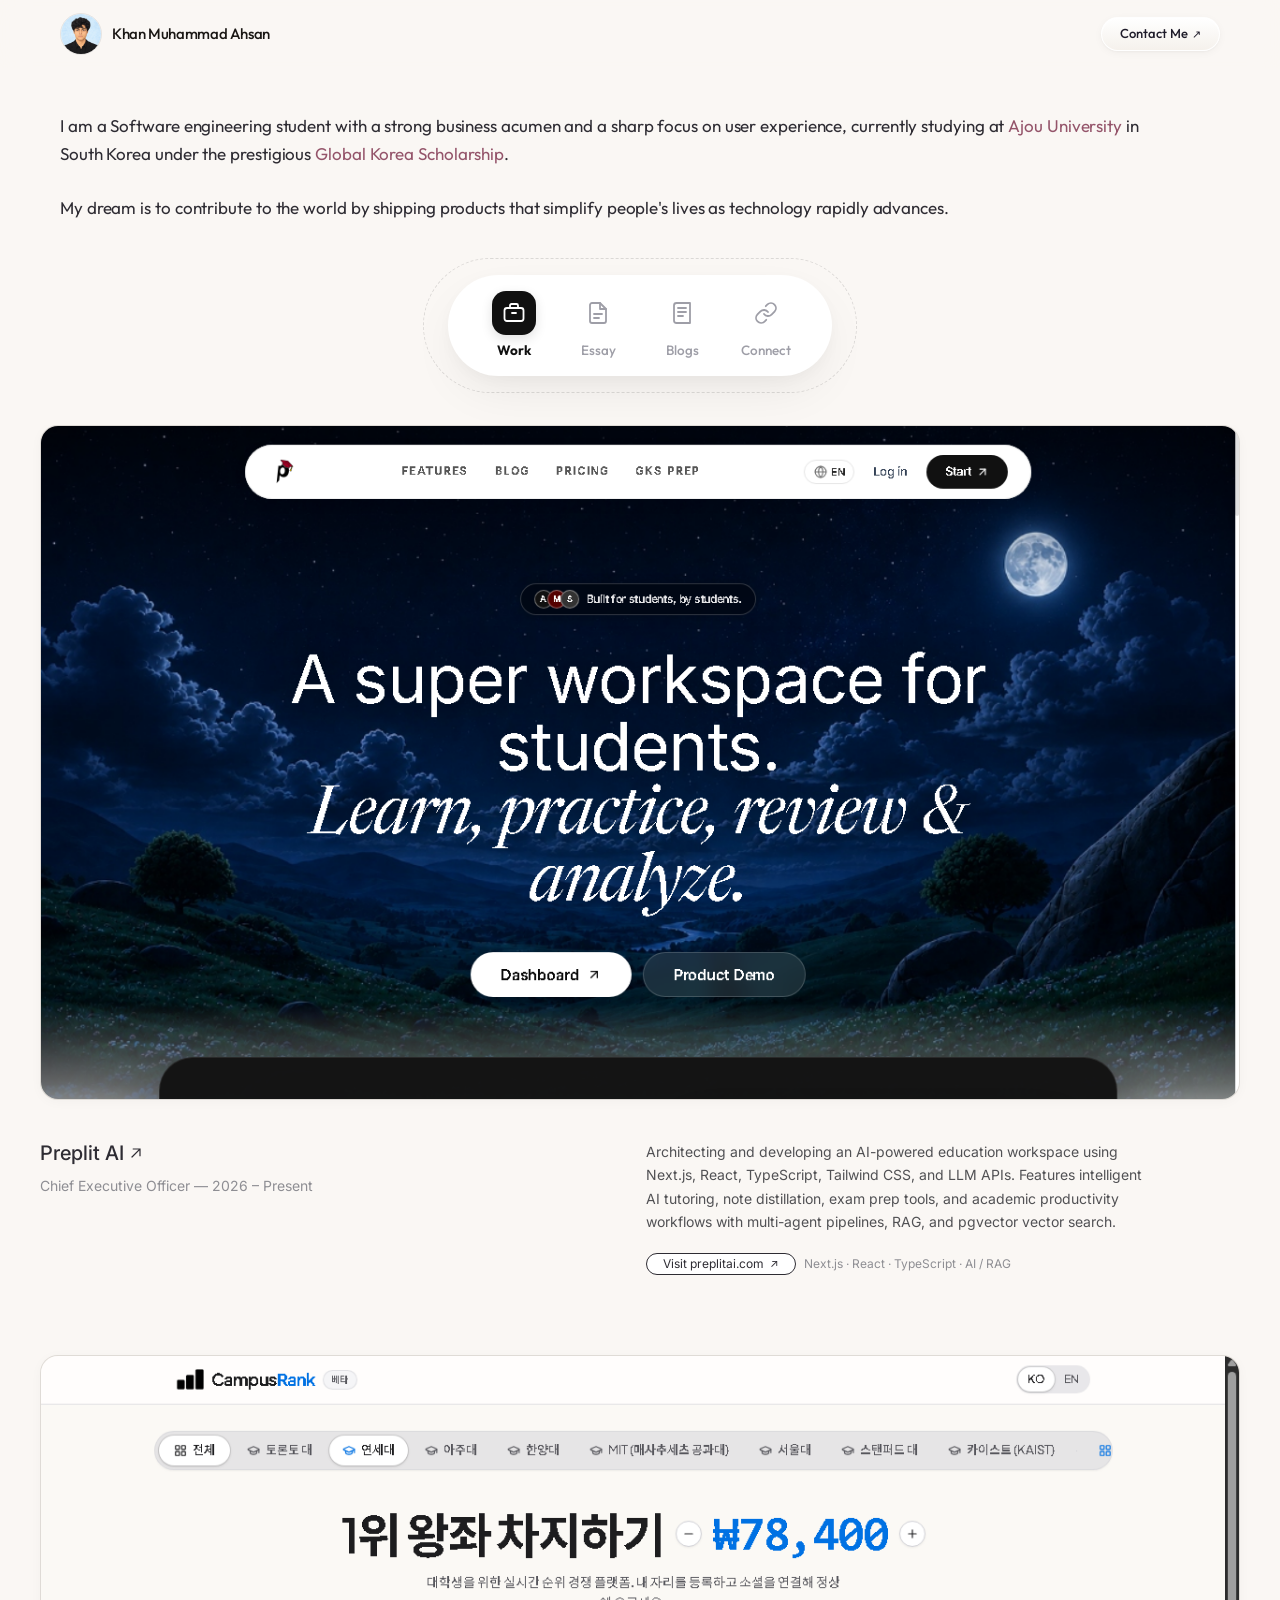
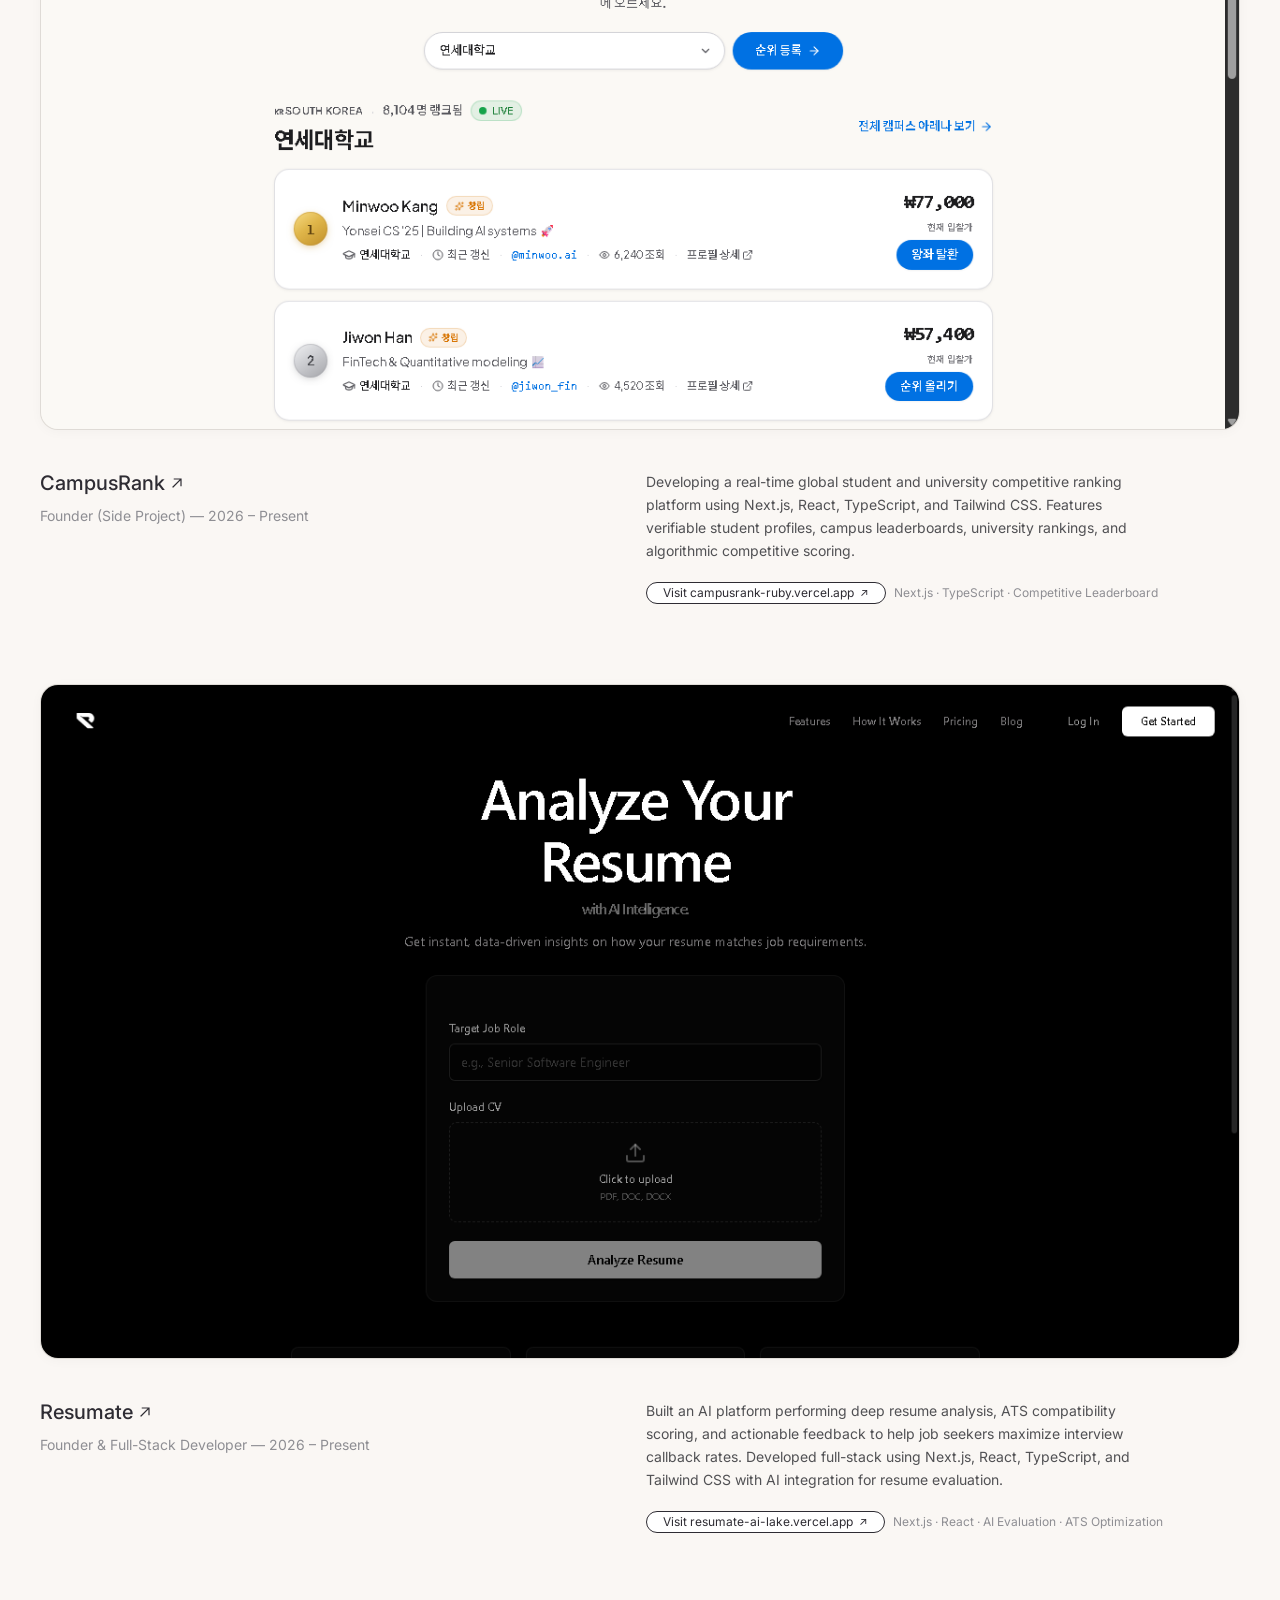
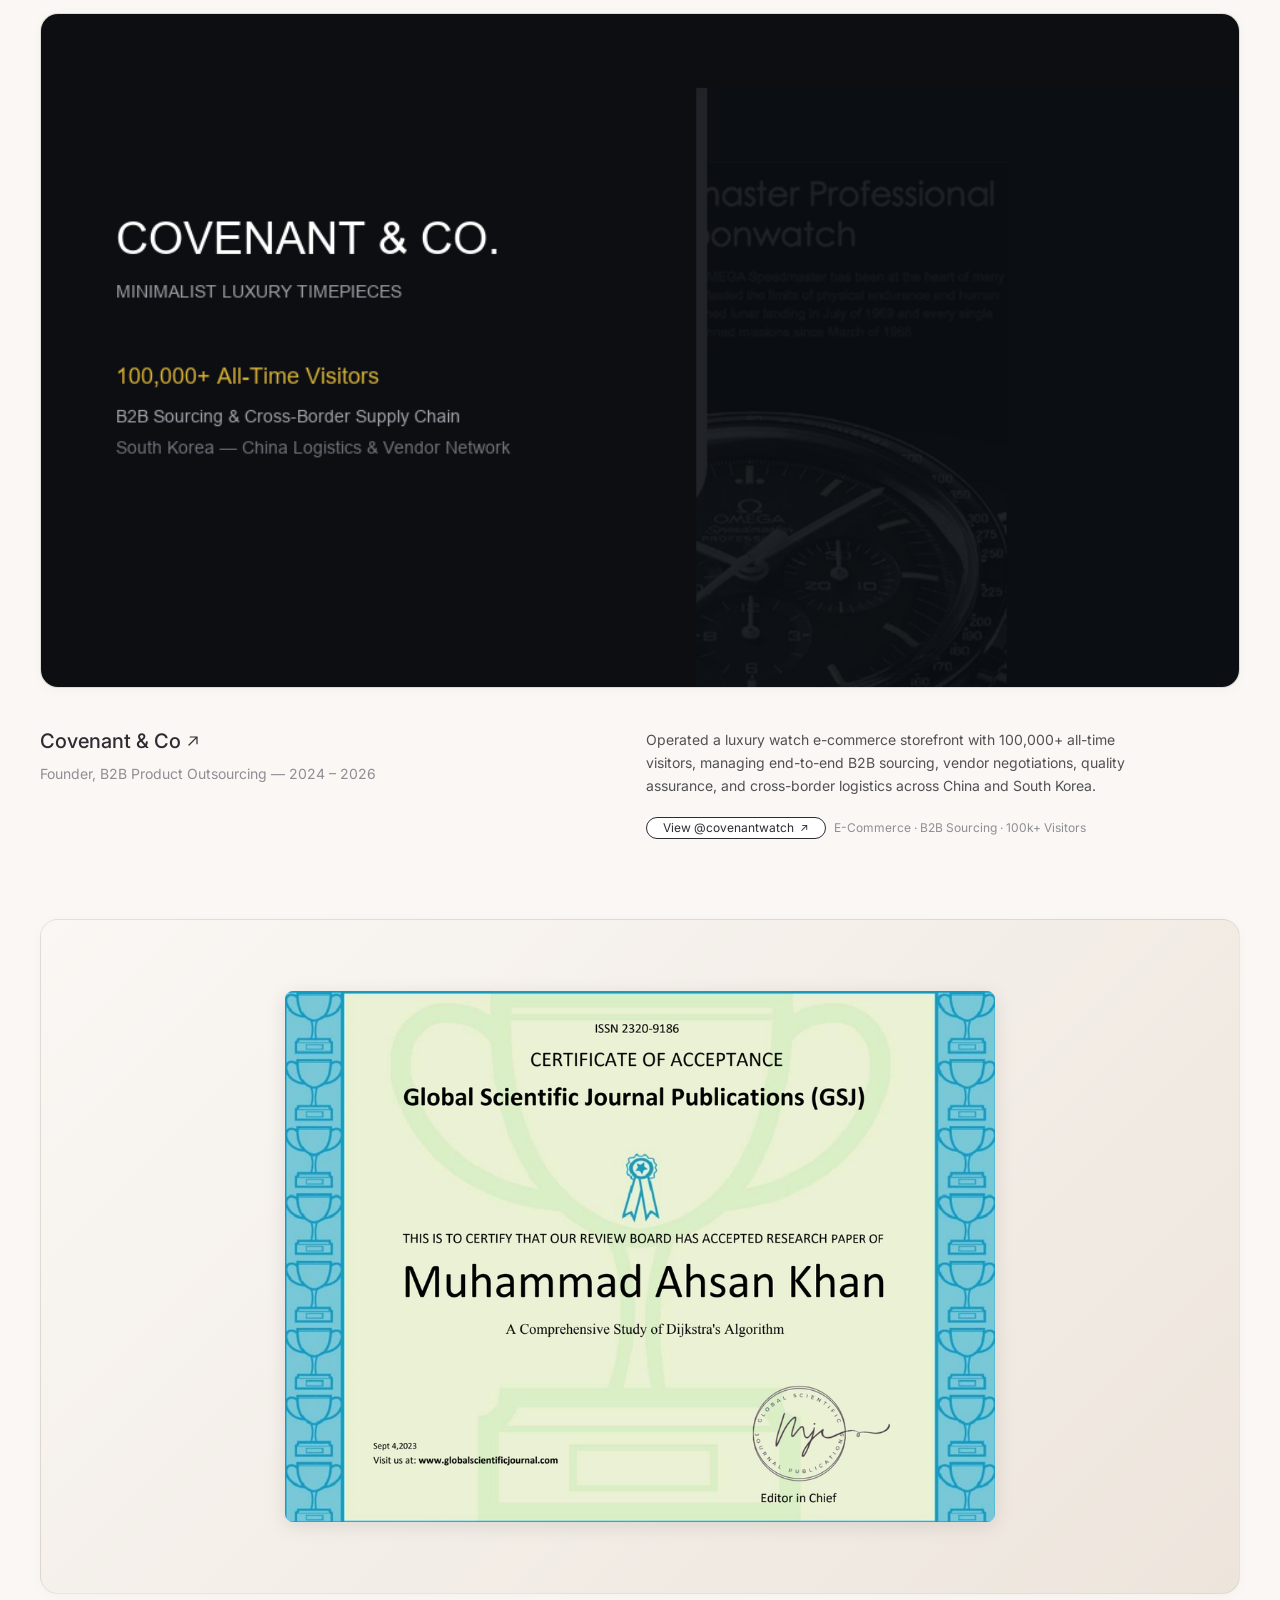
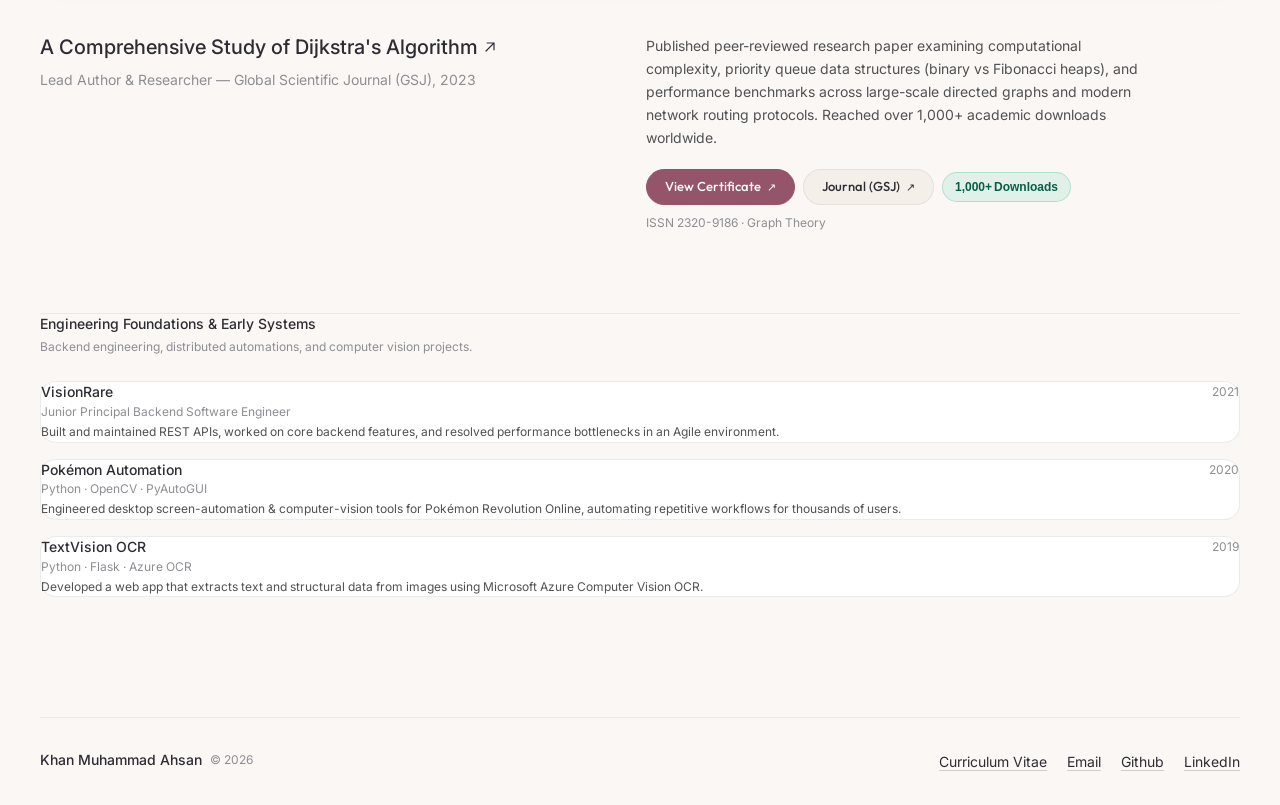
==== commit a704b711: "Refactor Work to single showcase images, move research paper to Work, replace Story with Blogs, and " ====
--- a/index.html
+++ b/index.html
@@ -464,10 +464,219 @@
     .tab-panel.hidden {
       display: none !important;
     }
-    /* Sleek selection highlight */
-    ::selection {
-      background-color: rgba(148, 84, 106, 0.18);
+    /* Modern Sleek Connect UI */
+    .connect-container {
+      display: flex;
+      flex-direction: column;
+      gap: 16px;
+      width: 100%;
+    }
+    .connect-hero-card {
+      background: #FFFFFF;
+      border: 1px solid rgba(0, 0, 0, 0.08);
+      border-radius: 20px;
+      padding: 24px;
+      box-shadow: 0 4px 20px -4px rgba(0, 0, 0, 0.04), 0 1px 2px rgba(0, 0, 0, 0.02);
+      display: flex;
+      flex-direction: column;
+      gap: 16px;
+      transition: all 0.25s cubic-bezier(0.16, 1, 0.3, 1);
+    }
+    @media (min-width: 640px) {
+      .connect-hero-card {
+        flex-direction: row;
+        align-items: center;
+        justify-content: space-between;
+        padding: 24px 28px;
+      }
+    }
+    .connect-hero-card:hover {
+      border-color: rgba(0, 0, 0, 0.15);
+      box-shadow: 0 10px 30px -6px rgba(0, 0, 0, 0.07);
+    }
+    .connect-icon-box {
+      width: 46px;
+      height: 46px;
+      border-radius: 14px;
+      background: #FAF7F4;
+      border: 1px solid rgba(0, 0, 0, 0.06);
+      display: flex;
+      align-items: center;
+      justify-content: center;
+      color: #1E1B29;
+      flex-shrink: 0;
+    }
+    .connect-action-pill {
+      display: inline-flex;
+      align-items: center;
+      justify-content: center;
+      gap: 6px;
+      border-radius: 9999px;
+      padding: 7px 18px;
+      font-size: 13px;
+      font-weight: 500;
+      text-decoration: none !important;
+      transition: all 0.18s cubic-bezier(0.16, 1, 0.3, 1);
+      cursor: pointer;
+      user-select: none;
+      font-family: 'Outfit', sans-serif;
+    }
+    .connect-action-pill:active {
+      transform: scale(0.97);
+    }
+    .pill-secondary {
+      background: #F4EFE9;
+      color: #2E2C33 !important;
+      border: 1px solid rgba(0, 0, 0, 0.06);
+    }
+    .pill-secondary:hover {
+      background: #EDE5DC;
+      color: #111111 !important;
+    }
+    .pill-primary {
+      background: #1E1B29;
+      color: #FFFFFF !important;
+      border: 1px solid #1E1B29;
+    }
+    .pill-primary:hover {
+      background: #000000;
+      color: #FFFFFF !important;
+    }
+    .pill-wine {
+      background: #94546A;
+      color: #FFFFFF !important;
+      border: 1px solid #94546A;
+    }
+    .pill-wine:hover {
+      background: #7D4659;
+      color: #FFFFFF !important;
+    }
+    .connect-cv-card {
+      background: linear-gradient(135deg, #FFFFFF 0%, #FDFBF9 60%, rgba(148, 84, 106, 0.04) 100%);
+      border: 1px solid rgba(148, 84, 106, 0.28);
+      border-radius: 20px;
+      padding: 22px 24px;
+      box-shadow: 0 4px 18px -4px rgba(148, 84, 106, 0.05);
+      display: flex;
+      flex-direction: column;
+      gap: 14px;
+      text-decoration: none !important;
+      transition: all 0.25s cubic-bezier(0.16, 1, 0.3, 1);
+    }
+    @media (min-width: 640px) {
+      .connect-cv-card {
+        flex-direction: row;
+        align-items: center;
+        justify-content: space-between;
+        padding: 24px 28px;
+      }
+    }
+    .connect-cv-card:hover {
+      border-color: #94546A;
+      transform: translateY(-1px);
+      box-shadow: 0 10px 28px -6px rgba(148, 84, 106, 0.12);
+    }
+    .cv-badge {
+      width: 44px;
+      height: 44px;
+      border-radius: 13px;
+      background: rgba(148, 84, 106, 0.1);
+      border: 1px solid rgba(148, 84, 106, 0.2);
       color: #94546A;
+      font-weight: 700;
+      font-size: 14px;
+      display: flex;
+      align-items: center;
+      justify-content: center;
+      flex-shrink: 0;
+      font-family: 'Outfit', sans-serif;
+    }
+    .connect-grid-2 {
+      display: grid;
+      grid-template-columns: 1fr;
+      gap: 14px;
+    }
+    @media (min-width: 640px) {
+      .connect-grid-2 {
+        grid-template-columns: 1fr 1fr;
+        gap: 16px;
+      }
+    }
+    .connect-item-card {
+      background: #FFFFFF;
+      border: 1px solid rgba(0, 0, 0, 0.08);
+      border-radius: 18px;
+      padding: 20px;
+      display: flex;
+      flex-direction: column;
+      justify-content: space-between;
+      gap: 16px;
+      text-decoration: none !important;
+      transition: all 0.22s cubic-bezier(0.16, 1, 0.3, 1);
+      box-shadow: 0 2px 8px rgba(0, 0, 0, 0.02);
+    }
+    .connect-item-card:hover {
+      border-color: rgba(0, 0, 0, 0.16);
+      transform: translateY(-2px);
+      box-shadow: 0 8px 24px -4px rgba(0, 0, 0, 0.06);
+    }
+    .connect-info-card {
+      background: rgba(255, 255, 255, 0.75);
+      backdrop-filter: blur(10px);
+      -webkit-backdrop-filter: blur(10px);
+      border: 1px solid rgba(0, 0, 0, 0.07);
+      border-radius: 18px;
+      padding: 18px 20px;
+      display: flex;
+      align-items: center;
+      gap: 14px;
+      text-decoration: none !important;
+      transition: all 0.2s ease;
+      box-shadow: 0 1px 4px rgba(0, 0, 0, 0.02);
+    }
+    .connect-info-card:hover {
+      border-color: rgba(0, 0, 0, 0.14);
+      background: #FFFFFF;
+    }
+    .status-badge-pill {
+      display: inline-flex;
+      align-items: center;
+      gap: 8px;
+      border-radius: 9999px;
+      padding: 5px 14px;
+      background: rgba(16, 185, 129, 0.08);
+      border: 1px solid rgba(16, 185, 129, 0.22);
+      color: #065F46;
+      font-size: 12px;
+      font-weight: 500;
+      width: fit-content;
+      font-family: 'Outfit', sans-serif;
+    }
+    .status-dot {
+      width: 7px;
+      height: 7px;
+      border-radius: 50%;
+      background: #10B981;
+      display: inline-block;
+      box-shadow: 0 0 0 3px rgba(16, 185, 129, 0.2);
+    }
+    .work-preview-frame {
+      position: relative;
+      aspect-ratio: 16 / 9;
+      background: #F0ECE6;
+      border-radius: 18px;
+      overflow: hidden;
+      border: 1px solid rgba(0, 0, 0, 0.07);
+      box-shadow: 0 2px 12px rgba(0, 0, 0, 0.03);
+    }
+    .blog-tag {
+      display: inline-flex;
+      align-items: center;
+      padding: 3px 10px;
+      border-radius: 9999px;
+      font-size: 11px;
+      font-weight: 500;
+      letter-spacing: 0.01em;
     }
   </style>
 </head>
@@ -480,8 +689,8 @@
           <img src="assets/avatar.jpg" alt="Khan Muhammad Ahsan" class="header-avatar" />
           <span class="header-name">Khan Muhammad Ahsan</span>
         </a>
-      <a href="https://www.linkedin.com/in/khanahsan826/" target="_blank" rel="noopener noreferrer" class="connect-pill">
-        <span>Connect</span>
+      <a href="#connect" id="header-contact-btn" class="connect-pill">
+        <span>Contact Me</span>
         <span class="text-[11px]">↗</span>
       </a>
     </div>
@@ -538,15 +747,17 @@
                 <span class="tab-label">Essay</span>
               </button>
 
-              <!-- 5. Story -->
-              <button type="button" data-tab="story" aria-pressed="false" class="tab-btn">
+              <!-- 3. Blogs -->
+              <button type="button" data-tab="blogs" aria-pressed="false" class="tab-btn">
                 <span class="tab-icon">
                   <svg width="24" height="24" viewBox="0 0 24 24" fill="none" stroke="currentColor" stroke-width="1.8" stroke-linecap="round" stroke-linejoin="round">
-                    <path d="M2 3.5h6a4 4 0 0 1 4 4v13a3 3 0 0 0-3-3H2z" />
-                    <path d="M22 3.5h-6a4 4 0 0 0-4 4v13a3 3 0 0 1 3-3h7z" />
+                    <path d="M4 19.5v-15A2.5 2.5 0 0 1 6.5 2H20v20H6.5a2.5 2.5 0 0 1-2.5-2.5Z"/>
+                    <path d="M8 7h8"/>
+                    <path d="M8 11h8"/>
+                    <path d="M8 15h5"/>
                   </svg>
                 </span>
-                <span class="tab-label">Story</span>
+                <span class="tab-label">Blogs</span>
               </button>
 
               <!-- 6. Connect -->
@@ -571,13 +782,8 @@
 
               <!-- Project 1: Preplit AI -->
               <section class="flex flex-col gap-3">
-                <div class="grid grid-cols-1 md:grid-cols-2 gap-3">
-                  <div class="relative aspect-[16/9] bg-sand-2 rounded-xl overflow-hidden border border-black/[0.06] group">
-                    <img alt="Preplit AI Workspace" loading="lazy" decoding="async" class="object-cover absolute inset-0 w-full h-full transition-transform duration-300 group-hover:scale-[1.02]" src="assets/work_preplit.png" />
-                  </div>
-                  <div class="relative aspect-[16/9] bg-sand-2 rounded-xl overflow-hidden border border-black/[0.06] group">
-                    <img alt="Preplit AI Learning Features" loading="lazy" decoding="async" class="object-cover absolute inset-0 w-full h-full transition-transform duration-300 group-hover:scale-[1.02]" src="assets/work_preplit_2.png" />
-                  </div>
+                <div class="work-preview-frame group">
+                  <img alt="Preplit AI Workspace" loading="eager" class="object-cover absolute inset-0 w-full h-full transition-transform duration-500 group-hover:scale-[1.015]" src="assets/work_preplit.png" />
                 </div>
                 <div class="px-0 md:px-1.5 pt-4 grid grid-cols-1 md:grid-cols-2 gap-3 mt-3">
                   <div class="flex md:flex-col gap-3 md:gap-2 items-center md:items-start">
@@ -607,13 +813,8 @@
 
               <!-- Project 2: CampusRank -->
               <section class="flex flex-col gap-3">
-                <div class="grid grid-cols-1 md:grid-cols-2 gap-3">
-                  <div class="relative aspect-[16/9] bg-sand-2 rounded-xl overflow-hidden border border-black/[0.06] group">
-                    <img alt="CampusRank Leaderboard" loading="lazy" decoding="async" class="object-cover absolute inset-0 w-full h-full transition-transform duration-300 group-hover:scale-[1.02]" src="assets/work_campusrank.png" />
-                  </div>
-                  <div class="relative aspect-[16/9] bg-sand-2 rounded-xl overflow-hidden border border-black/[0.06] group">
-                    <img alt="CampusRank University Rankings" loading="lazy" decoding="async" class="object-cover absolute inset-0 w-full h-full transition-transform duration-300 group-hover:scale-[1.02]" src="assets/work_campusrank_2.png" />
-                  </div>
+                <div class="work-preview-frame group">
+                  <img alt="CampusRank Leaderboard" loading="eager" class="object-cover absolute inset-0 w-full h-full transition-transform duration-500 group-hover:scale-[1.015]" src="assets/work_campusrank.png" />
                 </div>
                 <div class="px-0 md:px-1.5 pt-4 grid grid-cols-1 md:grid-cols-2 gap-3 mt-3">
                   <div class="flex md:flex-col gap-3 md:gap-2 items-center md:items-start">
@@ -643,13 +844,8 @@
 
               <!-- Project 3: Resumate -->
               <section class="flex flex-col gap-3">
-                <div class="grid grid-cols-1 md:grid-cols-2 gap-3">
-                  <div class="relative aspect-[16/9] bg-sand-2 rounded-xl overflow-hidden border border-black/[0.06] group">
-                    <img alt="Resumate AI Resume Analyzer" loading="lazy" decoding="async" class="object-cover absolute inset-0 w-full h-full transition-transform duration-300 group-hover:scale-[1.02]" src="assets/work_resumate.png" />
-                  </div>
-                  <div class="relative aspect-[16/9] bg-sand-2 rounded-xl overflow-hidden border border-black/[0.06] group">
-                    <img alt="Resumate Feedback and Analysis" loading="lazy" decoding="async" class="object-cover absolute inset-0 w-full h-full transition-transform duration-300 group-hover:scale-[1.02]" src="assets/work_resumate_2.png" />
-                  </div>
+                <div class="work-preview-frame group">
+                  <img alt="Resumate AI Resume Analyzer" loading="eager" class="object-cover absolute inset-0 w-full h-full transition-transform duration-500 group-hover:scale-[1.015]" src="assets/work_resumate.png" />
                 </div>
                 <div class="px-0 md:px-1.5 pt-4 grid grid-cols-1 md:grid-cols-2 gap-3 mt-3">
                   <div class="flex md:flex-col gap-3 md:gap-2 items-center md:items-start">
@@ -679,13 +875,8 @@
 
               <!-- Project 4: Covenant & Co -->
               <section class="flex flex-col gap-3">
-                <div class="grid grid-cols-1 md:grid-cols-2 gap-3">
-                  <div class="relative aspect-[16/9] bg-sand-2 rounded-xl overflow-hidden border border-black/[0.06] group">
-                    <img alt="Covenant & Co Timepieces" loading="lazy" decoding="async" class="object-cover absolute inset-0 w-full h-full transition-transform duration-300 group-hover:scale-[1.02]" src="assets/work_covenant_1.png" />
-                  </div>
-                  <div class="relative aspect-[16/9] bg-sand-2 rounded-xl overflow-hidden border border-black/[0.06] group">
-                    <img alt="Covenant & Co Storefront & Logistics" loading="lazy" decoding="async" class="object-cover absolute inset-0 w-full h-full transition-transform duration-300 group-hover:scale-[1.02]" src="assets/work_covenant_2.png" />
-                  </div>
+                <div class="work-preview-frame group">
+                  <img alt="Covenant & Co Timepieces" loading="eager" class="object-cover absolute inset-0 w-full h-full transition-transform duration-500 group-hover:scale-[1.015]" src="assets/work_covenant_1.png" />
                 </div>
                 <div class="px-0 md:px-1.5 pt-4 grid grid-cols-1 md:grid-cols-2 gap-3 mt-3">
                   <div class="flex md:flex-col gap-3 md:gap-2 items-center md:items-start">
@@ -713,6 +904,44 @@
                 </div>
               </section>
 
+              <!-- Project 5: Research Publication - Dijkstra's Algorithm -->
+              <section class="flex flex-col gap-3">
+                <div class="work-preview-frame group" style="background: linear-gradient(135deg, #FAF7F4 0%, #EDE5DC 100%); display: flex; align-items: center; justify-content: center; padding: 24px;">
+                  <img alt="Dijkstra Algorithm Research Paper Publication Certificate - Global Scientific Journal" loading="eager" style="max-height: 85%; width: auto; max-width: 90%; object-fit: contain; border-radius: 8px; box-shadow: 0 4px 20px rgba(0,0,0,0.1);" class="transition-transform duration-500 group-hover:scale-[1.02]" src="assets/dijkstra_certificate.png" />
+                </div>
+                <div class="px-0 md:px-1.5 pt-4 grid grid-cols-1 md:grid-cols-2 gap-3 mt-3">
+                  <div class="flex md:flex-col gap-3 md:gap-2 items-center md:items-start">
+                    <h3 class="text-display">
+                      <a href="assets/dijkstra_certificate.png" target="_blank" rel="noopener noreferrer" class="group inline-flex items-center gap-1">
+                        A Comprehensive Study of Dijkstra&#x27;s Algorithm
+                        <span class="relative inline-block overflow-hidden">
+                          <svg xmlns="http://www.w3.org/2000/svg" width="16" height="16" fill="none" class="block transition-transform duration-200 ease-in-out group-hover:translate-x-full group-hover:-translate-y-full"><path stroke="currentColor" stroke-linecap="square" stroke-width="1.2" d="M11.667 4.333 4 12M5.333 4H12v6.667"></path></svg>
+                          <svg xmlns="http://www.w3.org/2000/svg" width="16" height="16" fill="none" class="absolute inset-0 block transition-transform duration-200 ease-in-out -translate-x-full translate-y-full group-hover:translate-x-0 group-hover:translate-y-0"><path stroke="currentColor" stroke-linecap="square" stroke-width="1.2" d="M11.667 4.333 4 12M5.333 4H12v6.667"></path></svg>
+                        </span>
+                      </a>
+                    </h3>
+                    <p class="text-body1 text-content-tertiary">Lead Author &amp; Researcher — Global Scientific Journal (GSJ), 2023</p>
+                  </div>
+                  <div class="flex flex-col items-start gap-5">
+                    <p class="text-body1 text-content-secondary text-balance max-w-[500px] whitespace-pre-line">Published peer-reviewed research paper examining computational complexity, priority queue data structures (binary vs Fibonacci heaps), and performance benchmarks across large-scale directed graphs and modern network routing protocols. Reached over 1,000+ academic downloads worldwide.</p>
+                    <div style="display: flex; flex-wrap: wrap; align-items: center; gap: 8px;">
+                      <a href="assets/dijkstra_certificate.png" target="_blank" rel="noopener noreferrer" class="connect-action-pill pill-wine">
+                        <span>View Certificate</span>
+                        <span style="font-size: 11px;">↗</span>
+                      </a>
+                      <a href="https://www.globalscientificjournal.com" target="_blank" rel="noopener noreferrer" class="connect-action-pill pill-secondary">
+                        <span>Journal (GSJ)</span>
+                        <span style="font-size: 11px;">↗</span>
+                      </a>
+                      <span style="display: inline-flex; align-items: center; padding: 5px 12px; border-radius: 9999px; font-size: 12px; font-weight: 600; background: rgba(16, 185, 129, 0.1); color: #065F46; border: 1px solid rgba(16, 185, 129, 0.25);">
+                        1,000+ Downloads
+                      </span>
+                      <span class="text-body2 text-content-tertiary">ISSN 2320-9186 · Graph Theory</span>
+                    </div>
+                  </div>
+                </div>
+              </section>
+
               <!-- Additional Engineering & Systems Archive -->
               <div class="flex flex-col gap-6 pt-10 border-t border-stroke-secondary">
                 <div class="flex flex-col gap-1">
@@ -720,7 +949,7 @@
                   <p class="text-body2 text-content-tertiary">Backend engineering, distributed automations, and computer vision projects.</p>
                 </div>
                 <div class="grid grid-cols-1 md:grid-cols-3 gap-4">
-                  <div class="flex flex-col gap-2.5 p-5 rounded-xl border border-stroke-secondary bg-white shadow-xs">
+                  <div class="flex flex-col gap-2.5 p-5 bg-white shadow-xs" style="border: 1px solid rgba(0, 0, 0, 0.08); border-radius: 16px;">
                     <div class="flex items-center justify-between">
                       <h4 class="text-title font-medium">VisionRare</h4>
                       <span class="text-body2 text-content-tertiary">2021</span>
@@ -728,7 +957,7 @@
                     <p class="text-body2 text-content-tertiary font-medium">Junior Principal Backend Software Engineer</p>
                     <p class="text-body2 text-content-secondary leading-relaxed">Built and maintained REST APIs, worked on core backend features, and resolved performance bottlenecks in an Agile environment.</p>
                   </div>
-                  <div class="flex flex-col gap-2.5 p-5 rounded-xl border border-stroke-secondary bg-white shadow-xs">
+                  <div class="flex flex-col gap-2.5 p-5 bg-white shadow-xs" style="border: 1px solid rgba(0, 0, 0, 0.08); border-radius: 16px;">
                     <div class="flex items-center justify-between">
                       <h4 class="text-title font-medium">Pokémon Automation</h4>
                       <span class="text-body2 text-content-tertiary">2020</span>
@@ -736,15 +965,15 @@
                     <p class="text-body2 text-content-tertiary font-medium">Python · OpenCV · PyAutoGUI</p>
                     <p class="text-body2 text-content-secondary leading-relaxed">Engineered desktop screen-automation &amp; computer-vision tools for Pokémon Revolution Online, automating repetitive workflows for thousands of users.</p>
                   </div>
-                  <div class="flex flex-col gap-2.5 p-5 rounded-xl border border-stroke-secondary bg-white shadow-xs">
+                  <div class="flex flex-col gap-2.5 p-5 bg-white shadow-xs" style="border: 1px solid rgba(0, 0, 0, 0.08); border-radius: 16px;">
                     <div class="flex items-center justify-between">
                       <h4 class="text-title font-medium">TextVision OCR</h4>
                       <span class="text-body2 text-content-tertiary">2019</span>
                     </div>
                     <p class="text-body2 text-content-tertiary font-medium">Python · Flask · Azure OCR</p>
                     <p class="text-body2 text-content-secondary leading-relaxed">Developed a web app that extracts text and structural data from images using Microsoft Azure Computer Vision OCR.</p>
-                </div>
-              </div>
+                  </div>
+                </div>
 
             </div>
           </div>
@@ -760,36 +989,7 @@
             
             <div class="flex flex-col divide-y divide-stroke-secondary">
               
-              <!-- Featured Research Publication -->
-              <article class="py-6 flex flex-col gap-4">
-                <div class="p-5 md:p-6 rounded-2xl bg-white border border-stroke-secondary shadow-xs flex flex-col md:flex-row gap-5 items-start md:items-center justify-between">
-                  <div class="flex flex-col gap-2 max-w-[460px]">
-                    <div class="flex flex-wrap items-center gap-2">
-                      <span class="inline-flex items-center px-2.5 py-0.5 rounded-full text-[11px] font-semibold tracking-wide uppercase bg-[#94546A]/10 text-[#94546A]">
-                        Published Research Paper
-                      </span>
-                      <span class="inline-flex items-center px-2.5 py-0.5 rounded-full text-[11px] font-medium bg-emerald-50 text-emerald-700 border border-emerald-200">
-                        1,000+ Downloads
-                      </span>
-                    </div>
-                    <h3 class="text-display text-[18px] md:text-[20px] leading-snug">A Comprehensive Study of Dijkstra&#x27;s Algorithm</h3>
-                    <p class="text-body2 text-content-secondary leading-relaxed">
-                      Accepted and published in <em>Global Scientific Journal (GSJ)</em>, ISSN 2320-9186. Investigates algorithmic performance, time complexity, priority queues, and practical shortest-path optimizations in modern network routing.
-                    </p>
-                    <div class="flex items-center gap-3 text-body2 text-content-tertiary pt-1">
-                      <span>Sept 4, 2023</span>
-                      <span>•</span>
-                      <a href="https://www.globalscientificjournal.com" target="_blank" rel="noopener noreferrer" class="text-wine-link font-medium">globalscientificjournal.com ↗</a>
-                    </div>
-                  </div>
-                  <a href="assets/dijkstra_certificate.png" target="_blank" rel="noopener noreferrer" class="shrink-0 w-full md:w-[170px] rounded-xl overflow-hidden border border-black/[0.08] shadow-2xs group relative block">
-                    <img src="assets/dijkstra_certificate.png" alt="Certificate of Acceptance - Global Scientific Journal" class="w-full h-auto object-cover transition-transform duration-200 group-hover:scale-105" />
-                    <div class="absolute inset-0 bg-black/40 opacity-0 group-hover:opacity-100 transition-opacity flex items-center justify-center">
-                      <span class="text-[11px] font-medium text-white bg-black/70 px-2.5 py-1 rounded-full">View Certificate ↗</span>
-                    </div>
-                  </a>
-                </div>
-              </article>
+
 
               <article class="py-6 flex flex-col gap-2">
                 <div class="flex items-center justify-between gap-4">
@@ -835,328 +1035,281 @@
           </div>
         </section>
 
-        <!-- ================= TAB 5: STORY ================= -->
-        <section id="tab-panel-story" class="tab-panel hidden mt-7 w-full max-w-[1240px] mx-auto px-6 md:px-10">
-          <div class="flex flex-col gap-12 max-w-[760px]">
+        <!-- ================= TAB 3: BLOGS ================= -->
+        <section id="tab-panel-blogs" class="tab-panel hidden mt-7 w-full max-w-[1240px] mx-auto px-6 md:px-10">
+          <div class="flex flex-col gap-8 max-w-[760px]">
+            <div class="flex flex-col gap-2">
+              <h2 class="text-display">Blogs &amp; Insights</h2>
+              <p class="text-body1 text-content-secondary">Thoughts on software architecture, artificial intelligence, scaling products, and lessons from building startups.</p>
+            </div>
+
+            <div class="flex flex-col divide-y divide-stroke-secondary">
+
+              <!-- Blog 1 -->
+              <article class="py-6 flex flex-col gap-3 group">
+                <div class="flex flex-wrap items-center justify-between gap-2">
+                  <div class="flex flex-wrap items-center gap-2">
+                    <span class="inline-flex items-center px-2.5 py-0.5 rounded-full text-[11px] font-medium bg-[#94546A]/10 text-[#94546A]">
+                      AI Architecture
+                    </span>
+                    <span class="inline-flex items-center px-2 py-0.5 rounded-full text-[11px] font-medium bg-sand-2 text-content-tertiary">
+                      Next.js &amp; pgvector
+                    </span>
+                  </div>
+                  <span class="text-body2 text-content-tertiary">Feb 2026 · 6 min read</span>
+                </div>
+                <h3 class="text-display text-[19px] leading-snug group-hover:text-[#94546A] transition-colors">
+                  <a href="https://preplitai.com" target="_blank" rel="noopener noreferrer" class="inline-flex items-center gap-1.5">
+                    Building Preplit AI: Architecture of an LLM-Powered Student Workspace
+                    <span class="text-[13px] opacity-0 group-hover:opacity-100 transition-opacity">↗</span>
+                  </a>
+                </h3>
+                <p class="text-body1 text-content-secondary leading-relaxed">
+                  How we structured multi-agent LLM pipelines, prompt distillation, and sub-100ms vector search using pgvector and semantic caching to deliver instant, contextual academic assistance for university students.
+                </p>
+              </article>
+
+              <!-- Blog 2 -->
+              <article class="py-6 flex flex-col gap-3 group">
+                <div class="flex flex-wrap items-center justify-between gap-2">
+                  <div class="flex flex-wrap items-center gap-2">
+                    <span class="inline-flex items-center px-2.5 py-0.5 rounded-full text-[11px] font-medium bg-[#94546A]/10 text-[#94546A]">
+                      System Design
+                    </span>
+                    <span class="inline-flex items-center px-2 py-0.5 rounded-full text-[11px] font-medium bg-sand-2 text-content-tertiary">
+                      Competitive Scoring
+                    </span>
+                  </div>
+                  <span class="text-body2 text-content-tertiary">Jan 2026 · 4 min read</span>
+                </div>
+                <h3 class="text-display text-[19px] leading-snug group-hover:text-[#94546A] transition-colors">
+                  <a href="https://campusrank-ruby.vercel.app" target="_blank" rel="noopener noreferrer" class="inline-flex items-center gap-1.5">
+                    Designing Real-Time University Leaderboards: Inside CampusRank
+                    <span class="text-[13px] opacity-0 group-hover:opacity-100 transition-opacity">↗</span>
+                  </a>
+                </h3>
+                <p class="text-body1 text-content-secondary leading-relaxed">
+                  Constructing a verifiable ranking engine that normalizes student achievements across disparate international grading scales, balancing active campus participation with robust anti-gaming protections.
+                </p>
+              </article>
+
+              <!-- Blog 3 -->
+              <article class="py-6 flex flex-col gap-3 group">
+                <div class="flex flex-wrap items-center justify-between gap-2">
+                  <div class="flex flex-wrap items-center gap-2">
+                    <span class="inline-flex items-center px-2.5 py-0.5 rounded-full text-[11px] font-medium bg-[#94546A]/10 text-[#94546A]">
+                      AI / NLP
+                    </span>
+                    <span class="inline-flex items-center px-2 py-0.5 rounded-full text-[11px] font-medium bg-sand-2 text-content-tertiary">
+                      ATS Optimization
+                    </span>
+                  </div>
+                  <span class="text-body2 text-content-tertiary">Nov 2025 · 5 min read</span>
+                </div>
+                <h3 class="text-display text-[19px] leading-snug group-hover:text-[#94546A] transition-colors">
+                  <a href="https://resumate-ai-lake.vercel.app" target="_blank" rel="noopener noreferrer" class="inline-flex items-center gap-1.5">
+                    Beating the Modern ATS Filter: What Machine Parsers Actually Look For
+                    <span class="text-[13px] opacity-0 group-hover:opacity-100 transition-opacity">↗</span>
+                  </a>
+                </h3>
+                <p class="text-body1 text-content-secondary leading-relaxed">
+                  A breakdown of lexical extraction, vector embeddings, and semantic matching algorithms inside modern Applicant Tracking Systems — and how Resumate provides deterministic feedback to pass algorithmic filters.
+                </p>
+              </article>
+
+              <!-- Blog 4 -->
+              <article class="py-6 flex flex-col gap-3 group">
+                <div class="flex flex-wrap items-center justify-between gap-2">
+                  <div class="flex flex-wrap items-center gap-2">
+                    <span class="inline-flex items-center px-2.5 py-0.5 rounded-full text-[11px] font-medium bg-[#94546A]/10 text-[#94546A]">
+                      Operations &amp; Scale
+                    </span>
+                    <span class="inline-flex items-center px-2 py-0.5 rounded-full text-[11px] font-medium bg-sand-2 text-content-tertiary">
+                      B2B Sourcing
+                    </span>
+                  </div>
+                  <span class="text-body2 text-content-tertiary">Sep 2025 · 5 min read</span>
+                </div>
+                <h3 class="text-display text-[19px] leading-snug group-hover:text-[#94546A] transition-colors">
+                  <a href="https://instagram.com/covenantwatch" target="_blank" rel="noopener noreferrer" class="inline-flex items-center gap-1.5">
+                    Scaling Covenant &amp; Co: What Sourcing Across 3 Countries Taught Me About Systems
+                    <span class="text-[13px] opacity-0 group-hover:opacity-100 transition-opacity">↗</span>
+                  </a>
+                </h3>
+                <p class="text-body1 text-content-secondary leading-relaxed">
+                  Managing international supply chains, manufacturer QA across China and South Korea, and serving over 100,000 visitors. Key reflections on unit economics, vendor reliability, and building digital trust.
+                </p>
+              </article>
+
+              <!-- Blog 5 -->
+              <article class="py-6 flex flex-col gap-3 group">
+                <div class="flex flex-wrap items-center justify-between gap-2">
+                  <div class="flex flex-wrap items-center gap-2">
+                    <span class="inline-flex items-center px-2.5 py-0.5 rounded-full text-[11px] font-medium bg-[#94546A]/10 text-[#94546A]">
+                      Computer Science
+                    </span>
+                    <span class="inline-flex items-center px-2 py-0.5 rounded-full text-[11px] font-medium bg-sand-2 text-content-tertiary">
+                      Foundations
+                    </span>
+                  </div>
+                  <span class="text-body2 text-content-tertiary">May 2024 · 7 min read</span>
+                </div>
+                <h3 class="text-display text-[19px] leading-snug group-hover:text-[#94546A] transition-colors">
+                  <span>From First Principles: Memory Layout, Pointers, and Why CS Fundamentals Matter</span>
+                </h3>
+                <p class="text-body1 text-content-secondary leading-relaxed">
+                  In an era dominated by high-level LLM abstractions, why understanding cache locality, memory layout, pointer arithmetic, and algorithmic complexity remains the ultimate competitive edge for software engineers.
+                </p>
+              </article>
+
+            </div>
+          </div>
+        </section>
+
+        <!-- ================= TAB 4: CONNECT ================= -->
+        <section id="tab-panel-connect" class="tab-panel hidden mt-7 w-full max-w-[1240px] mx-auto px-6 md:px-10">
+          <div class="flex flex-col gap-8 max-w-[760px]">
             
-            <!-- Bio & Summary -->
-            <div class="flex flex-col gap-4">
-              <h2 class="text-display">Khan Muhammad Ahsan</h2>
-              <p class="text-body1 text-content-secondary leading-relaxed">
-                I am a Software engineering student with a strong business acumen and a sharp focus on user experience, currently studying at <a href="https://www.ajou.ac.kr/en/" target="_blank" rel="noopener noreferrer" class="text-wine-link">Ajou University</a> in South Korea under the prestigious <span class="text-wine-span font-medium">Global Korea Scholarship (GKS)</span>.
-              </p>
-              <p class="text-body1 text-content-secondary leading-relaxed">
-                I spend my time architecting intelligent software systems and obsessing over the tactile feel of digital products. I founded <a href="https://preplitai.com" target="_blank" rel="noopener noreferrer" class="text-wine-link font-medium">Preplit AI</a>, building an AI-powered super-workspace for students, as well as <a href="https://campusrank-ruby.vercel.app" target="_blank" rel="noopener noreferrer" class="text-wine-link font-medium">CampusRank</a> and <a href="https://resumate-ai-lake.vercel.app" target="_blank" rel="noopener noreferrer" class="text-wine-link font-medium">Resumate</a>.
+            <!-- Header & Status -->
+            <div class="flex flex-col gap-3">
+              <div class="status-badge-pill">
+                <span class="status-dot"></span>
+                <span>Available for innovative projects &amp; engineering leadership</span>
+              </div>
+              <h2 class="text-display text-[28px] md:text-[34px] tracking-tight">Connect &amp; Collaborate</h2>
+              <p class="text-body1 text-content-secondary leading-relaxed max-w-[620px]">
+                Whether you want to discuss AI architecture, collaborative ventures, engineering challenges, or explore working together — my inbox is always open.
               </p>
             </div>
 
-            <!-- Education -->
-            <div class="flex flex-col gap-5 pt-6 border-t border-stroke-secondary">
-              <h3 class="text-title font-medium">Education</h3>
-              <div class="flex flex-col divide-y divide-stroke-secondary">
-                
-                <div class="py-4 flex flex-col sm:flex-row sm:items-baseline justify-between gap-1 sm:gap-2">
+            <div class="connect-container">
+
+              <!-- Primary Hero Email Card -->
+              <div class="connect-hero-card group">
+                <div style="display: flex; align-items: center; gap: 16px;">
+                  <div class="connect-icon-box">
+                    <svg width="22" height="22" viewBox="0 0 24 24" fill="none" stroke="currentColor" stroke-width="1.8" stroke-linecap="round" stroke-linejoin="round">
+                      <rect width="20" height="16" x="2" y="4" rx="2"/>
+                      <path d="m22 7-8.97 5.7a1.94 1.94 0 0 1-2.06 0L2 7"/>
+                    </svg>
+                  </div>
+                  <div style="display: flex; flex-direction: column;">
+                    <span style="font-size: 11px; font-weight: 600; letter-spacing: 0.05em; text-transform: uppercase; color: #8E8E93;">Direct Email</span>
+                    <span style="font-size: 17px; font-weight: 500; color: #111111; user-select: all; font-family: 'Outfit', sans-serif;">455ahsankhan@gmail.com</span>
+                  </div>
+                </div>
+                <div style="display: flex; align-items: center; gap: 10px; flex-wrap: wrap;">
+                  <button type="button" id="copy-email-btn" onclick="navigator.clipboard.writeText('455ahsankhan@gmail.com'); this.innerHTML='<span>Copied! ✓</span>'; setTimeout(() => this.innerHTML='<svg width=\'14\' height=\'14\' viewBox=\'0 0 24 24\' fill=\'none\' stroke=\'currentColor\' stroke-width=\'2\' stroke-linecap=\'round\' stroke-linejoin=\'round\'><rect width=\'14\' height=\'14\' x=\'8\' y=\'8\' rx=\'2\' ry=\'2\'/><path d=\'M4 16c-1.1 0-2-.9-2-2V4c0-1.1.9-2 2-2h10c1.1 0 2 .9 2 2\'/></svg><span>Copy</span>', 2000)" class="connect-action-pill pill-secondary">
+                    <svg width="14" height="14" viewBox="0 0 24 24" fill="none" stroke="currentColor" stroke-width="2" stroke-linecap="round" stroke-linejoin="round">
+                      <rect width="14" height="14" x="8" y="8" rx="2" ry="2"/>
+                      <path d="M4 16c-1.1 0-2-.9-2-2V4c0-1.1.9-2 2-2h10c1.1 0 2 .9 2 2"/>
+                    </svg>
+                    <span>Copy</span>
+                  </button>
+                  <a href="mailto:455ahsankhan@gmail.com" class="connect-action-pill pill-primary">
+                    <span>Send Message</span>
+                    <span style="font-size: 11px;">↗</span>
+                  </a>
+                </div>
+              </div>
+
+              <!-- Featured Curriculum Vitae Card -->
+              <a href="cv.html" target="_blank" rel="noopener noreferrer" class="connect-cv-card group">
+                <div style="display: flex; align-items: center; gap: 16px;">
+                  <div class="cv-badge">
+                    CV
+                  </div>
                   <div>
-                    <h4 class="text-title font-medium">Ajou University</h4>
-                    <p class="text-body1 text-content-secondary">Bachelor of Science in Software Engineering (Sophomore)</p>
-                    <p class="text-body2 text-[#94546A] mt-1 font-medium">★ Global Korea Scholarship (GKS) Recipient — Fully Funded by Korean Government</p>
-                  </div>
-                  <span class="text-body2 text-content-tertiary shrink-0">Suwon, South Korea</span>
-                </div>
-
-                <div class="py-4 flex flex-col sm:flex-row sm:items-baseline justify-between gap-1 sm:gap-2">
+                    <div style="display: flex; align-items: center; gap: 8px; flex-wrap: wrap;">
+                      <span style="font-size: 17px; font-weight: 600; color: #111111; font-family: 'Outfit', sans-serif;">Curriculum Vitae</span>
+                      <span style="font-size: 11px; font-weight: 600; padding: 2px 8px; border-radius: 9999px; background: rgba(148, 84, 106, 0.1); color: #94546A;">Academic &amp; Professional</span>
+                    </div>
+                    <p style="font-size: 13px; color: #6E6E73; margin-top: 3px;">Ajou University (GKS Scholar) · Preplit AI · Research Publications &amp; Engineering Roles</p>
+                  </div>
+                </div>
+                <div class="connect-action-pill pill-wine" style="align-self: flex-start;">
+                  <span>Open CV</span>
+                  <span style="font-size: 11px;">↗</span>
+                </div>
+              </a>
+
+              <!-- Social Profiles Grid -->
+              <div class="connect-grid-2">
+
+                <!-- LinkedIn -->
+                <a href="https://www.linkedin.com/in/khanahsan826/" target="_blank" rel="noopener noreferrer" class="connect-item-card group">
+                  <div style="display: flex; align-items: center; justify-content: space-between;">
+                    <div style="width: 40px; height: 40px; border-radius: 12px; background: rgba(0, 119, 181, 0.1); color: #0077B5; display: flex; align-items: center; justify-content: center;">
+                      <svg width="20" height="20" viewBox="0 0 24 24" fill="none" stroke="currentColor" stroke-width="2" stroke-linecap="round" stroke-linejoin="round">
+                        <path d="M16 8a6 6 0 0 1 6 6v7h-4v-7a2 2 0 0 0-2-2 2 2 0 0 0-2 2v7h-4v-7a6 6 0 0 1 6-6z"/>
+                        <rect width="4" height="12" x="2" y="9"/>
+                        <circle cx="4" cy="4" r="2"/>
+                      </svg>
+                    </div>
+                    <span style="font-size: 12px; font-weight: 500; color: #8E8E93;">Visit ↗</span>
+                  </div>
                   <div>
-                    <h4 class="text-title font-medium">Fazaia Degree College, PAF Base Faisal</h4>
-                    <p class="text-body1 text-content-secondary">Secondary &amp; High School (Pre-Engineering)</p>
-                  </div>
-                  <span class="text-body2 text-content-tertiary shrink-0">Pakistan</span>
-                </div>
+                    <h3 style="font-size: 16px; font-weight: 600; color: #111111; margin: 0; font-family: 'Outfit', sans-serif;">LinkedIn</h3>
+                    <p style="font-size: 13px; font-family: monospace; color: #8E8E93; margin: 2px 0 6px 0;">/in/khanahsan826</p>
+                    <p style="font-size: 13px; color: #515154; margin: 0; line-height: 1.45;">Professional career timeline, startup milestones, and network updates.</p>
+                  </div>
+                </a>
+
+                <!-- GitHub -->
+                <a href="https://github.com/ahsann826" target="_blank" rel="noopener noreferrer" class="connect-item-card group">
+                  <div style="display: flex; align-items: center; justify-content: space-between;">
+                    <div style="width: 40px; height: 40px; border-radius: 12px; background: rgba(0, 0, 0, 0.06); color: #111111; display: flex; align-items: center; justify-content: center;">
+                      <svg width="20" height="20" viewBox="0 0 24 24" fill="none" stroke="currentColor" stroke-width="2" stroke-linecap="round" stroke-linejoin="round">
+                        <path d="M15 22v-4a4.8 4.8 0 0 0-1-3.5c3 0 6-2 6-5.5.08-1.25-.27-2.48-1-3.5.28-1.15.28-2.35 0-3.5 0 0-1 0-3 1.5-2.64-.5-5.36-.5-8 0C6 2 5 2 5 2c-.3 1.15-.3 2.35 0 3.5A5.403 5.403 0 0 0 4 9c0 3.5 3 5.5 6 5.5-.39.49-.68 1.05-.85 1.65-.17.6-.22 1.23-.15 1.85v4"/>
+                        <path d="M9 18c-4.51 2-5-2-7-2"/>
+                      </svg>
+                    </div>
+                    <span style="font-size: 12px; font-weight: 500; color: #8E8E93;">Visit ↗</span>
+                  </div>
+                  <div>
+                    <h3 style="font-size: 16px; font-weight: 600; color: #111111; margin: 0; font-family: 'Outfit', sans-serif;">GitHub</h3>
+                    <p style="font-size: 13px; font-family: monospace; color: #8E8E93; margin: 2px 0 6px 0;">@ahsann826</p>
+                    <p style="font-size: 13px; color: #515154; margin: 0; line-height: 1.45;">Open source code, personal repositories, and software experiments.</p>
+                  </div>
+                </a>
 
               </div>
-            </div>
-
-            <!-- Experience Timeline -->
-            <div class="flex flex-col gap-5 pt-6 border-t border-stroke-secondary">
-              <h3 class="text-title font-medium">Professional Experience</h3>
-              <div class="flex flex-col divide-y divide-stroke-secondary">
-                
-                <div class="py-4 flex flex-col sm:flex-row sm:items-baseline justify-between gap-1 sm:gap-2">
+
+              <!-- Location & Phone Quick Cards -->
+              <div class="connect-grid-2">
+
+                <!-- Location -->
+                <div class="connect-info-card">
+                  <div class="connect-icon-box" style="width: 40px; height: 40px; border-radius: 12px;">
+                    <svg width="18" height="18" viewBox="0 0 24 24" fill="none" stroke="currentColor" stroke-width="2" stroke-linecap="round" stroke-linejoin="round">
+                      <path d="M20 10c0 4.993-5.539 10.193-7.399 11.799a1 1 0 0 1-1.202 0C9.539 20.193 4 14.993 4 10a8 8 0 0 1 16 0"/>
+                      <circle cx="12" cy="10" r="3"/>
+                    </svg>
+                  </div>
                   <div>
-                    <div class="flex items-center gap-2">
-                      <h4 class="text-title font-medium">Preplit AI</h4>
-                      <span class="text-body2 text-content-tertiary font-mono">• preplitai.com</span>
+                    <span style="font-size: 11px; font-weight: 600; text-transform: uppercase; color: #8E8E93; letter-spacing: 0.04em;">Location</span>
+                    <p style="font-size: 14px; font-weight: 500; color: #111111; margin: 1px 0 0 0; font-family: 'Outfit', sans-serif;">Suwon, South Korea</p>
+                    <p style="font-size: 12px; color: #8E8E93; margin: 1px 0 0 0;">Ajou University · KST (UTC+9)</p>
+                  </div>
+                </div>
+
+                <!-- Direct Phone -->
+                <a href="tel:+821066513148" class="connect-info-card group" style="justify-content: space-between;">
+                  <div style="display: flex; align-items: center; gap: 14px;">
+                    <div class="connect-icon-box" style="width: 40px; height: 40px; border-radius: 12px;">
+                      <svg width="18" height="18" viewBox="0 0 24 24" fill="none" stroke="currentColor" stroke-width="2" stroke-linecap="round" stroke-linejoin="round">
+                        <path d="M22 16.92v3a2 2 0 0 1-2.18 2 19.79 19.79 0 0 1-8.63-3.07 19.5 19.5 0 0 1-6-6 19.79 19.79 0 0 1-3.07-8.67A2 2 0 0 1 4.11 2h3a2 2 0 0 1 2 1.72 12.84 12.84 0 0 0 .7 2.81 2 2 0 0 1-.45 2.11L8.09 9.91a16 16 0 0 0 6 6l1.27-1.27a2 2 0 0 1 2.11-.45 12.84 12.84 0 0 0 2.81.7A2 2 0 0 1 22 16.92z"/>
+                      </svg>
                     </div>
-                    <p class="text-body1 text-content-secondary font-medium mt-0.5">Chief Executive Officer</p>
-                    <p class="text-body2 text-content-secondary mt-1 leading-relaxed">Architecting and developing an AI-powered education workspace using Next.js, React, TypeScript, Tailwind CSS, and LLM APIs with multi-agent pipelines, RAG, and pgvector vector search.</p>
-                  </div>
-                  <span class="text-body2 text-content-tertiary shrink-0">2026 — Present</span>
-                </div>
-
-                <div class="py-4 flex flex-col sm:flex-row sm:items-baseline justify-between gap-1 sm:gap-2">
-                  <div>
-                    <div class="flex items-center gap-2">
-                      <h4 class="text-title font-medium">CampusRank</h4>
-                      <span class="text-body2 text-content-tertiary font-mono">• campusrank-ruby.vercel.app</span>
+                    <div>
+                      <span style="font-size: 11px; font-weight: 600; text-transform: uppercase; color: #8E8E93; letter-spacing: 0.04em;">Direct Line</span>
+                      <p style="font-size: 14px; font-weight: 500; font-family: monospace; color: #111111; margin: 1px 0 0 0;">+82 10-6651-3148</p>
+                      <p style="font-size: 12px; color: #8E8E93; margin: 1px 0 0 0;">Call / WhatsApp</p>
                     </div>
-                    <p class="text-body1 text-content-secondary font-medium mt-0.5">Founder (Side Project)</p>
-                    <p class="text-body2 text-content-secondary mt-1 leading-relaxed">Developing a real-time global student and university ranking platform with verifiable user profiles, leaderboards, and competitive scoring.</p>
-                  </div>
-                  <span class="text-body2 text-content-tertiary shrink-0">2026 — Present</span>
-                </div>
-
-                <div class="py-4 flex flex-col sm:flex-row sm:items-baseline justify-between gap-1 sm:gap-2">
-                  <div>
-                    <div class="flex items-center gap-2">
-                      <h4 class="text-title font-medium">Resumate</h4>
-                      <span class="text-body2 text-content-tertiary font-mono">• resumate-ai-lake.vercel.app</span>
-                    </div>
-                    <p class="text-body1 text-content-secondary font-medium mt-0.5">Founder &amp; Full-Stack Developer</p>
-                    <p class="text-body2 text-content-secondary mt-1 leading-relaxed">Built an AI platform performing deep resume analysis, ATS compatibility scoring, and automated feedback to maximize interview callback rates.</p>
-                  </div>
-                  <span class="text-body2 text-content-tertiary shrink-0">2026 — Present</span>
-                </div>
-
-                <div class="py-4 flex flex-col sm:flex-row sm:items-baseline justify-between gap-1 sm:gap-2">
-                  <div>
-                    <div class="flex items-center gap-2">
-                      <h4 class="text-title font-medium">Covenant &amp; Co</h4>
-                      <span class="text-body2 text-content-tertiary font-mono">• @covenantwatch</span>
-                    </div>
-                    <p class="text-body1 text-content-secondary font-medium mt-0.5">Founder, B2B Product Outsourcing</p>
-                    <p class="text-body2 text-content-secondary mt-1 leading-relaxed">Operated a luxury watch e-commerce storefront with 100,000+ all-time visitors, managing B2B sourcing and vendor negotiations across China and South Korea.</p>
-                  </div>
-                  <span class="text-body2 text-content-tertiary shrink-0">2024 — 2026</span>
-                </div>
-
-                <div class="py-4 flex flex-col sm:flex-row sm:items-baseline justify-between gap-1 sm:gap-2">
-                  <div>
-                    <h4 class="text-title font-medium">VisionRare</h4>
-                    <p class="text-body1 text-content-secondary font-medium mt-0.5">Junior Principal Backend Software Engineer</p>
-                    <p class="text-body2 text-content-secondary mt-1 leading-relaxed">Built and maintained REST APIs, worked on backend features, and resolved performance bottlenecks in an Agile development environment.</p>
-                  </div>
-                  <span class="text-body2 text-content-tertiary shrink-0">2021</span>
-                </div>
-
-                <div class="py-4 flex flex-col sm:flex-row sm:items-baseline justify-between gap-1 sm:gap-2">
-                  <div>
-                    <h4 class="text-title font-medium">Python Automation Developer</h4>
-                    <p class="text-body2 text-content-secondary mt-1 leading-relaxed">Developed desktop automation and image recognition workflows for Pokémon Revolution Online using Python, PyAutoGUI, and OpenCV for thousands of users.</p>
-                  </div>
-                  <span class="text-body2 text-content-tertiary shrink-0">2020</span>
-                </div>
-
-                <div class="py-4 flex flex-col sm:flex-row sm:items-baseline justify-between gap-1 sm:gap-2">
-                  <div>
-                    <h4 class="text-title font-medium">TextVision, Image Text Extractor</h4>
-                    <p class="text-body2 text-content-secondary mt-1 leading-relaxed">Built a web application with Python and Flask that extracts text from images using Microsoft Azure Computer Vision OCR.</p>
-                  </div>
-                  <span class="text-body2 text-content-tertiary shrink-0">2019</span>
-                </div>
-
-              </div>
-            </div>
-
-            <!-- Skills & Competencies -->
-            <div class="flex flex-col gap-5 pt-6 border-t border-stroke-secondary">
-              <h3 class="text-title font-medium">Technical Skills &amp; Competencies</h3>
-              <div class="grid grid-cols-1 sm:grid-cols-2 gap-4">
-                
-                <div class="p-4 rounded-xl border border-stroke-secondary bg-white shadow-xs flex flex-col gap-1.5">
-                  <h4 class="text-body1 font-medium text-gray-900">AI / ML Engineering</h4>
-                  <p class="text-body2 text-content-secondary leading-relaxed">LLM application development, RAG pipelines, vector databases (pgvector), LLM API integration (OpenAI, Anthropic, Groq).</p>
-                </div>
-
-                <div class="p-4 rounded-xl border border-stroke-secondary bg-white shadow-xs flex flex-col gap-1.5">
-                  <h4 class="text-body1 font-medium text-gray-900">Programming Languages</h4>
-                  <p class="text-body2 text-content-secondary leading-relaxed">Python, TypeScript, JavaScript, C, C++, Java, Swift, HTML5 / CSS3.</p>
-                </div>
-
-                <div class="p-4 rounded-xl border border-stroke-secondary bg-white shadow-xs flex flex-col gap-1.5">
-                  <h4 class="text-body1 font-medium text-gray-900">Frameworks &amp; Libraries</h4>
-                  <p class="text-body2 text-content-secondary leading-relaxed">React, Next.js, Node.js, Django REST, Tailwind CSS, TensorFlow, NumPy.</p>
-                </div>
-
-                <div class="p-4 rounded-xl border border-stroke-secondary bg-white shadow-xs flex flex-col gap-1.5">
-                  <h4 class="text-body1 font-medium text-gray-900">Cloud &amp; DevOps</h4>
-                  <p class="text-body2 text-content-secondary leading-relaxed">AWS, Microsoft Azure, Cloudflare, Docker, Vercel CI/CD pipelines.</p>
-                </div>
-
-                <div class="p-4 rounded-xl border border-stroke-secondary bg-white shadow-xs flex flex-col gap-1.5">
-                  <h4 class="text-body1 font-medium text-gray-900">Databases</h4>
-                  <p class="text-body2 text-content-secondary leading-relaxed">Supabase, PostgreSQL, MySQL, MariaDB, SQLite, Microsoft SQL Server.</p>
-                </div>
-
-                <div class="p-4 rounded-xl border border-stroke-secondary bg-white shadow-xs flex flex-col gap-1.5">
-                  <h4 class="text-body1 font-medium text-gray-900">Growth &amp; Management</h4>
-                  <p class="text-body2 text-content-secondary leading-relaxed">SEO, AI-assisted content production (Higgsfield AI), B2B supply chain operations, Agile workflows.</p>
-                </div>
-
-              </div>
-            </div>
-
-            <!-- Roles & Community Leadership -->
-            <div class="flex flex-col gap-5 pt-6 border-t border-stroke-secondary">
-              <h3 class="text-title font-medium">Leadership &amp; Community</h3>
-              <div class="flex flex-col divide-y divide-stroke-secondary">
-                
-                <div class="py-4 flex flex-col sm:flex-row sm:items-baseline justify-between gap-1 sm:gap-2">
-                  <div>
-                    <h4 class="text-title font-medium">Microsoft Learn Student Ambassador</h4>
-                    <p class="text-body2 text-content-secondary mt-0.5">Represented Microsoft's developer community; organized technical events, workshops, and student developer initiatives.</p>
-                  </div>
-                  <span class="text-body2 text-content-tertiary shrink-0">2020 — 2022</span>
-                </div>
-
-                <div class="py-4 flex flex-col sm:flex-row sm:items-baseline justify-between gap-1 sm:gap-2">
-                  <div>
-                    <h4 class="text-title font-medium">Ajou International Student Council</h4>
-                    <p class="text-body2 text-content-secondary mt-0.5">Elected member representing the international student body in university governance.</p>
-                  </div>
-                  <span class="text-body2 text-content-tertiary shrink-0">Elected Member</span>
-                </div>
-
-                <div class="py-4 flex flex-col sm:flex-row sm:items-baseline justify-between gap-1 sm:gap-2">
-                  <div>
-                    <h4 class="text-title font-medium">Community Volunteer, Suwon Global Center</h4>
-                    <p class="text-body2 text-content-secondary mt-0.5">Served as a Korean–English interpreter and cultural liaison, assisting international residents with government documentation and community integration.</p>
-                  </div>
-                  <span class="text-body2 text-content-tertiary shrink-0">South Korea</span>
-                </div>
-
-              </div>
-            </div>
-
-            <!-- Certifications & Honors -->
-            <div class="flex flex-col gap-5 pt-6 border-t border-stroke-secondary">
-              <h3 class="text-title font-medium">Certifications &amp; Achievements</h3>
-              <div class="grid grid-cols-1 sm:grid-cols-2 gap-2.5">
-                <div class="p-3 rounded-lg bg-white border border-stroke-secondary flex items-start gap-2 text-body2">
-                  <span class="text-[#94546A]">★</span>
-                  <div><strong>Top 20</strong>, Incheon Foreign Start-up Challenge 2026 — OASIS</div>
-                </div>
-                <div class="p-3 rounded-lg bg-white border border-[#94546A]/30 flex items-start gap-2 text-body2">
-                  <span class="text-[#94546A]">★</span>
-                  <div>
-                    <strong>Research Paper:</strong> A Comprehensive Study of Dijkstra's Algorithm — <em>Global Scientific Journal</em> (Sept 2023, <span class="text-emerald-700 font-medium">1,000+ downloads</span>, ISSN 2320-9186)
-                  </div>
-                </div>
-                <div class="p-3 rounded-lg bg-white border border-stroke-secondary flex items-start gap-2 text-body2">
-                  <span class="text-[#94546A]">✓</span>
-                  <div><strong>Microsoft AI-900:</strong> Azure AI Fundamentals Certification</div>
-                </div>
-                <div class="p-3 rounded-lg bg-white border border-stroke-secondary flex items-start gap-2 text-body2">
-                  <span class="text-[#94546A]">✓</span>
-                  <div><strong>Harvard University Online:</strong> CS50 Introduction to Computer Science</div>
-                </div>
-                <div class="p-3 rounded-lg bg-white border border-stroke-secondary flex items-start gap-2 text-body2">
-                  <span class="text-[#94546A]">✓</span>
-                  <div><strong>Stanford Online:</strong> Supervised Machine Learning: Regression &amp; Classification</div>
-                </div>
-                <div class="p-3 rounded-lg bg-white border border-stroke-secondary flex items-start gap-2 text-body2">
-                  <span class="text-[#94546A]">✓</span>
-                  <div><strong>Google:</strong> IT Automation with Python Professional</div>
-                </div>
-                <div class="p-3 rounded-lg bg-white border border-stroke-secondary flex items-start gap-2 text-body2">
-                  <span class="text-[#94546A]">✓</span>
-                  <div><strong>IBM:</strong> Professional Data Science Certification</div>
-                </div>
-                <div class="p-3 rounded-lg bg-white border border-stroke-secondary flex items-start gap-2 text-body2">
-                  <span class="text-[#94546A]">✓</span>
-                  <div><strong>University of Helsinki:</strong> Elements of AI</div>
-                </div>
-                <div class="p-3 rounded-lg bg-white border border-stroke-secondary flex items-start gap-2 text-body2">
-                  <span class="text-[#94546A]">✓</span>
-                  <div><strong>Meta:</strong> Introduction to Back-End Development</div>
-                </div>
-                <div class="p-3 rounded-lg bg-white border border-stroke-secondary flex items-start gap-2 text-body2">
-                  <span class="text-[#94546A]">✓</span>
-                  <div><strong>LinkedIn:</strong> Azure Data Scientist Associate Preparation</div>
-                </div>
-              </div>
-            </div>
-
-            <!-- Languages -->
-            <div class="flex flex-col gap-3 pt-6 border-t border-stroke-secondary">
-              <h3 class="text-title font-medium">Languages</h3>
-              <div class="flex flex-wrap gap-2">
-                <span class="px-3 py-1.5 rounded-full bg-white border border-stroke-secondary text-body2"><strong>English:</strong> IELTS Band 8.0 (Expert)</span>
-                <span class="px-3 py-1.5 rounded-full bg-white border border-stroke-secondary text-body2"><strong>Korean:</strong> TOPIK Level 4 (Advanced)</span>
-                <span class="px-3 py-1.5 rounded-full bg-white border border-stroke-secondary text-body2"><strong>Urdu:</strong> Native</span>
-              </div>
-            </div>
-
-            <!-- Philosophy -->
-            <div class="flex flex-col gap-3 pt-6 border-t border-stroke-secondary">
-              <h3 class="text-title font-medium">Engineering Philosophy</h3>
-              <p class="text-body1 text-content-secondary leading-relaxed">
-                Software should not feel like an sterile spreadsheet. Great software has weight, texture, responsiveness, and respect for the human mind using it. Whether engineering vector indexing pipelines or micro-tuning a CSS ease-out curve, craft is in the details.
-              </p>
-            </div>
-
-          </div>
-        </section>
-
-        <!-- ================= TAB 6: CONNECT ================= -->
-        <section id="tab-panel-connect" class="tab-panel hidden mt-7 w-full max-w-[1240px] mx-auto px-6 md:px-10">
-          <div class="flex flex-col gap-8 max-w-[640px]">
-            <div class="flex flex-col gap-2">
-              <h2 class="text-display">Connect &amp; Collaborate</h2>
-              <p class="text-body1 text-content-secondary">Always excited to connect with engineers, designers, founders, and curious minds.</p>
-            </div>
-
-            <div class="flex flex-col gap-3">
-              
-              <!-- Curriculum Vitae / Resume -->
-              <a href="cv.html" target="_blank" rel="noopener noreferrer" class="flex items-center justify-between p-4 rounded-xl border border-[#94546A]/30 bg-white hover:border-[#94546A] shadow-xs hover:shadow-sm transition-all duration-150 group">
-                <div class="flex items-center gap-3">
-                  <div class="size-9 rounded-lg bg-[#94546A]/10 text-[#94546A] flex items-center justify-center font-serif text-[15px] font-bold">
-                    CV
-                  </div>
-                  <div>
-                    <span class="text-title font-medium block">Curriculum Vitae</span>
-                    <span class="text-body2 text-content-tertiary">View formal academic &amp; career PDF resume</span>
-                  </div>
-                </div>
-                <span class="text-body2 text-[#94546A] font-medium group-hover:translate-x-0.5 transition-transform">View CV ↗</span>
-              </a>
-
-              <!-- LinkedIn -->
-              <a href="https://www.linkedin.com/in/khanahsan826/" target="_blank" rel="noopener noreferrer" class="flex items-center justify-between p-4 rounded-xl border border-stroke-secondary bg-white hover:border-[#94546A]/50 shadow-xs hover:shadow-sm transition-colors duration-150">
-                <div class="flex items-center gap-3">
-                  <span class="text-title font-medium">LinkedIn</span>
-                  <span class="text-body2 text-content-tertiary">/in/khanahsan826</span>
-                </div>
-                <span class="text-body2 text-content-secondary">Visit ↗</span>
-              </a>
-
-              <!-- GitHub -->
-              <a href="https://github.com/ahsann826" target="_blank" rel="noopener noreferrer" class="flex items-center justify-between p-4 rounded-xl border border-stroke-secondary bg-white hover:border-[#94546A]/50 shadow-xs hover:shadow-sm transition-colors duration-150">
-                <div class="flex items-center gap-3">
-                  <span class="text-title font-medium">GitHub</span>
-                  <span class="text-body2 text-content-tertiary">@ahsann826</span>
-                </div>
-                <span class="text-body2 text-content-secondary">Visit ↗</span>
-              </a>
-
-              <!-- Email -->
-              <a href="mailto:455ahsankhan@gmail.com" class="flex items-center justify-between p-4 rounded-xl border border-stroke-secondary bg-white hover:border-[#94546A]/50 shadow-xs hover:shadow-sm transition-colors duration-150">
-                <div class="flex items-center gap-3">
-                  <span class="text-title font-medium">Email</span>
-                  <span class="text-body2 text-content-tertiary">455ahsankhan@gmail.com</span>
-                </div>
-                <span class="text-body2 text-content-secondary">Send ↗</span>
-              </a>
-
-              <!-- Location & Phone Info -->
-              <div class="p-4 rounded-xl border border-stroke-secondary bg-white/60 shadow-xs flex flex-col sm:flex-row sm:items-center justify-between gap-2">
-                <div class="flex items-center gap-2 text-body2 text-content-secondary">
-                  <span>📍 Suwon, South Korea</span>
-                  <span>•</span>
-                  <span>Ajou University</span>
-                </div>
-                <div class="text-body2 text-content-tertiary font-mono">
-                  +82 10-6651-3148
-                </div>
+                  </div>
+                  <span style="font-size: 12px; font-weight: 500; color: #8E8E93;">Call ↗</span>
+                </a>
+
               </div>
 
             </div>
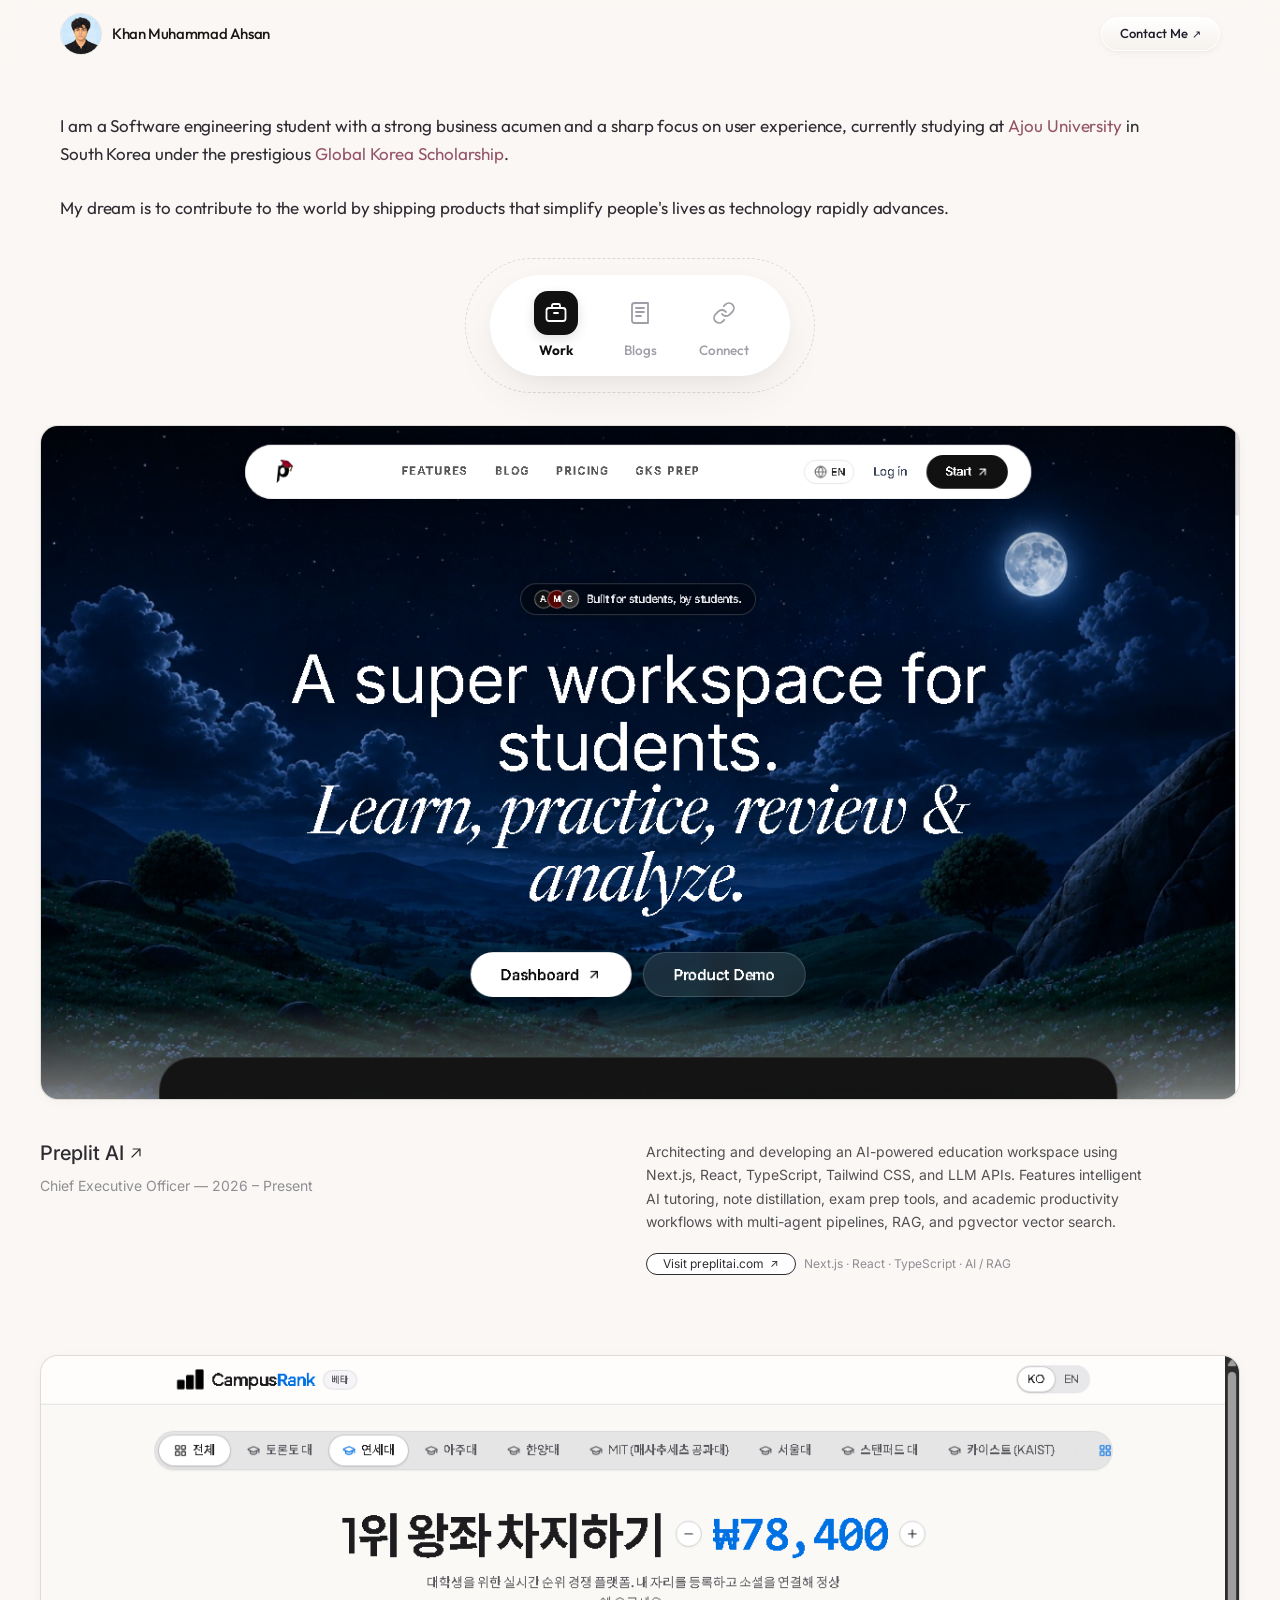
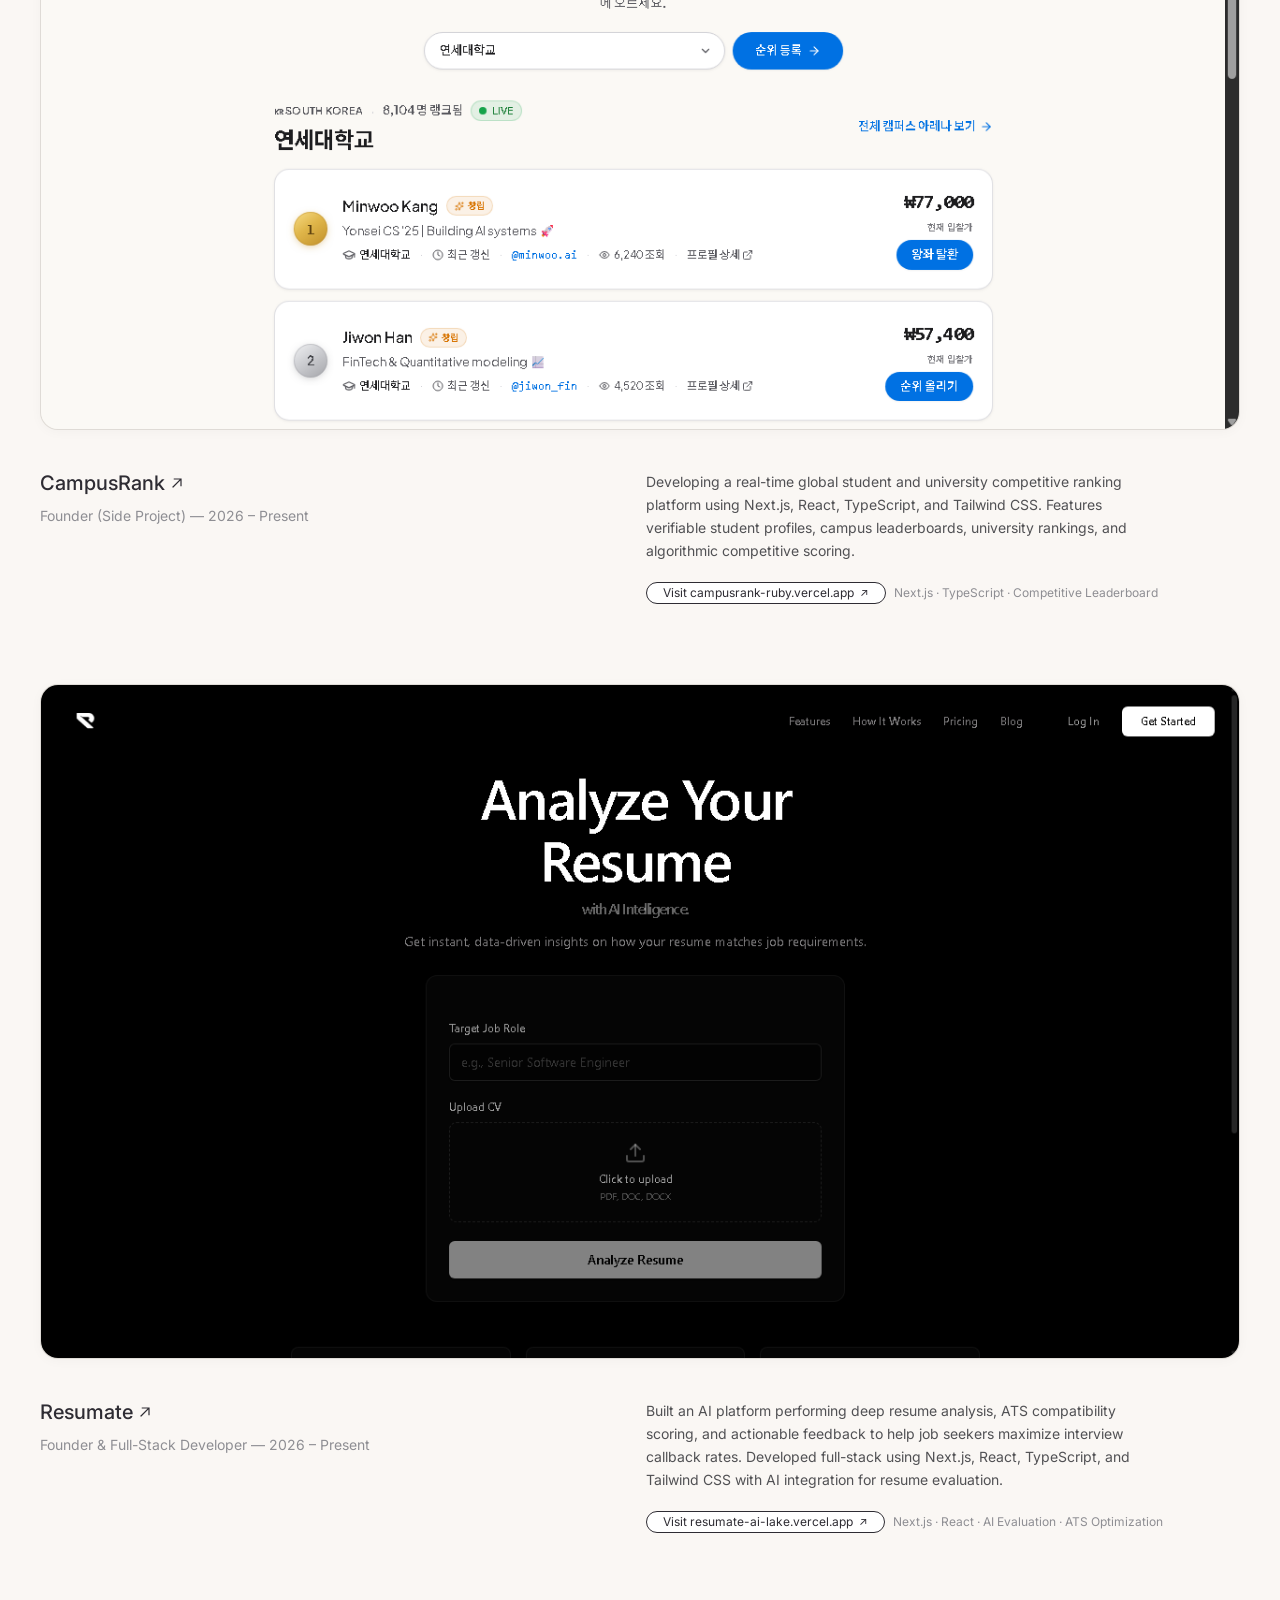
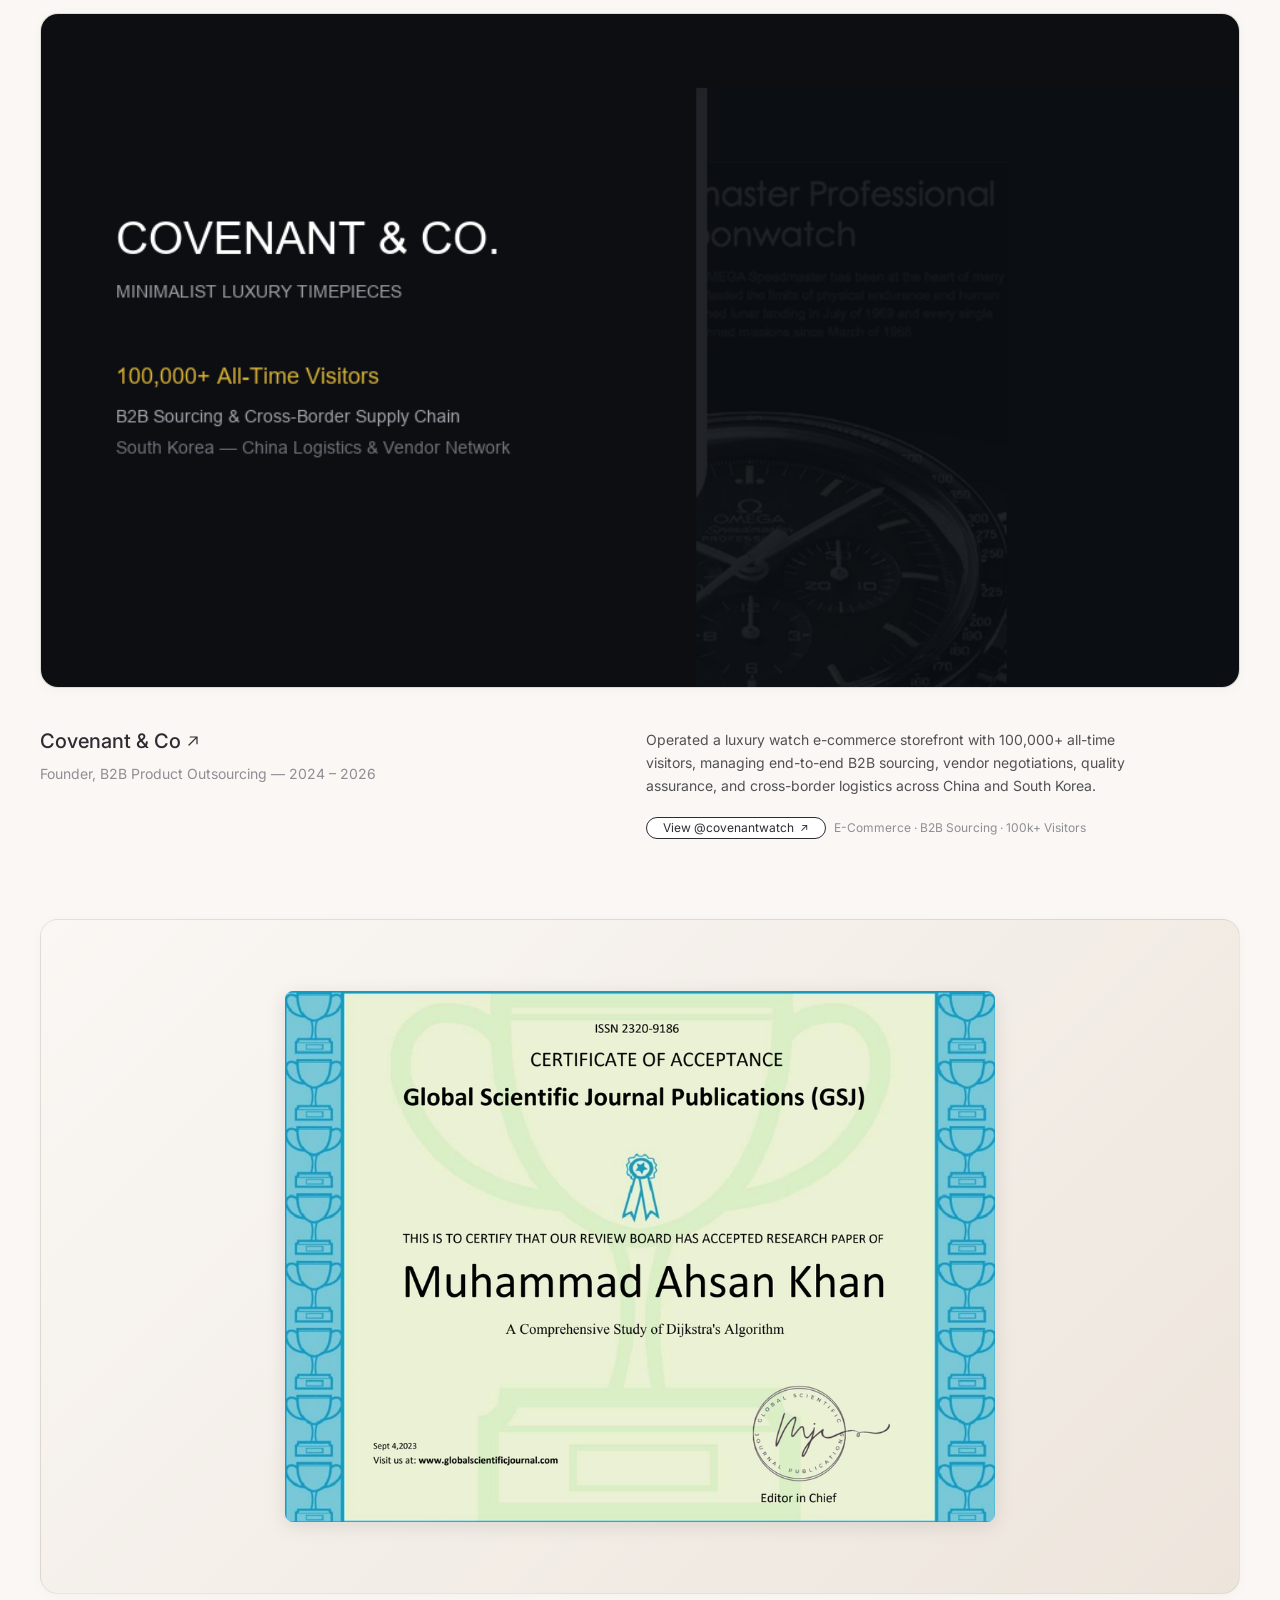
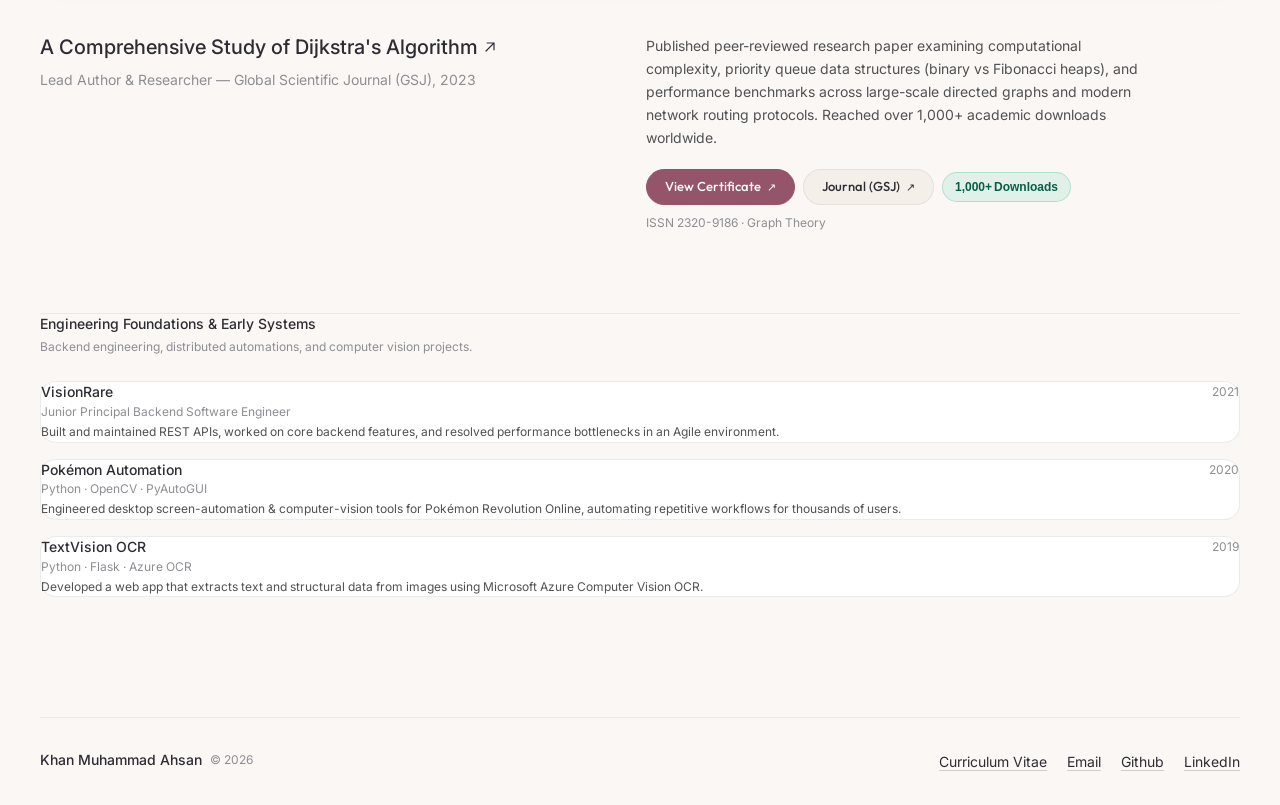
==== commit 73afbffe: "Remove Essay tab and section from portfolio" ====
--- a/index.html
+++ b/index.html
@@ -300,7 +300,7 @@
       border-radius: 9999px;
       background: transparent;
       width: 100%;
-      max-width: 350px;
+      max-width: 280px;
       box-sizing: border-box;
     }
     .tabs-nav-list {
@@ -734,18 +734,7 @@
 
 
 
-              <!-- 4. Essay -->
-              <button type="button" data-tab="essay" aria-pressed="false" class="tab-btn">
-                <span class="tab-icon">
-                  <svg width="24" height="24" viewBox="0 0 24 24" fill="none" stroke="currentColor" stroke-width="1.8" stroke-linecap="round" stroke-linejoin="round">
-                    <path d="M14 2H6a2 2 0 0 0-2 2v16a2 2 0 0 0 2 2h12a2 2 0 0 0 2-2V8l-6-6Z" />
-                    <path d="M14 2v6h6" />
-                    <line x1="8" y1="13" x2="16" y2="13" />
-                    <line x1="8" y1="17" x2="13" y2="17" />
-                  </svg>
-                </span>
-                <span class="tab-label">Essay</span>
-              </button>
+
 
               <!-- 3. Blogs -->
               <button type="button" data-tab="blogs" aria-pressed="false" class="tab-btn">
@@ -979,61 +968,7 @@
           </div>
         </section>
 
-        <!-- ================= TAB 4: ESSAY ================= -->
-        <section id="tab-panel-essay" class="tab-panel hidden mt-7 w-full max-w-[1240px] mx-auto px-6 md:px-10">
-          <div class="flex flex-col gap-8 max-w-[720px]">
-            <div class="flex flex-col gap-2">
-              <h2 class="text-display">Essays &amp; Writing</h2>
-              <p class="text-body1 text-content-secondary">Thoughts on software craftsmanship, artificial intelligence, and building things that last.</p>
-            </div>
-            
-            <div class="flex flex-col divide-y divide-stroke-secondary">
-              
-
-
-              <article class="py-6 flex flex-col gap-2">
-                <div class="flex items-center justify-between gap-4">
-                  <h3 class="text-display text-[17px]">What Does It Mean to Do Your Best Work?</h3>
-                  <time class="text-body2 text-content-tertiary shrink-0">May 2026</time>
-                </div>
-                <p class="text-body1 text-content-secondary">Reflections on obsessive design standards, craftsmanship, and why software built with genuine care always wins.</p>
-              </article>
-
-              <article class="py-6 flex flex-col gap-2">
-                <div class="flex items-center justify-between gap-4">
-                  <h3 class="text-display text-[17px]">Designing Joy into Autonomous Systems</h3>
-                  <time class="text-body2 text-content-tertiary shrink-0">Mar 2026</time>
-                </div>
-                <p class="text-body1 text-content-secondary">Can complex AI agents and high-throughput financial protocols feel intuitive and delightful to regular humans?</p>
-              </article>
-
-              <article class="py-6 flex flex-col gap-2">
-                <div class="flex items-center justify-between gap-4">
-                  <h3 class="text-display text-[17px]">What Real Artists Don&#x27;t Ship</h3>
-                  <time class="text-body2 text-content-tertiary shrink-0">Jan 2026</time>
-                </div>
-                <p class="text-body1 text-content-secondary">Taste is fundamentally about restraint: the courage to cut the 90% of features that dilute the core emotion.</p>
-              </article>
-
-              <article class="py-6 flex flex-col gap-2">
-                <div class="flex items-center justify-between gap-4">
-                  <h3 class="text-display text-[17px]">Notes: A Conversation With Jony Ive</h3>
-                  <time class="text-body2 text-content-tertiary shrink-0">Aug 2025</time>
-                </div>
-                <p class="text-body1 text-content-secondary">Key learnings from studying LoveFrom: physical tangibility, bevels, material truth, and quiet digital interfaces.</p>
-              </article>
-
-              <article class="py-6 flex flex-col gap-2">
-                <div class="flex items-center justify-between gap-4">
-                  <h3 class="text-display text-[17px]">Engineering Foundations: Memory &amp; Linked Lists</h3>
-                  <time class="text-body2 text-content-tertiary shrink-0">May 2020</time>
-                </div>
-                <p class="text-body1 text-content-secondary">Self-taught engineering lessons from first principles, pointer arithmetic, and algorithmic thinking.</p>
-              </article>
-
-            </div>
-          </div>
-        </section>
+
 
         <!-- ================= TAB 3: BLOGS ================= -->
         <section id="tab-panel-blogs" class="tab-panel hidden mt-7 w-full max-w-[1240px] mx-auto px-6 md:px-10">
